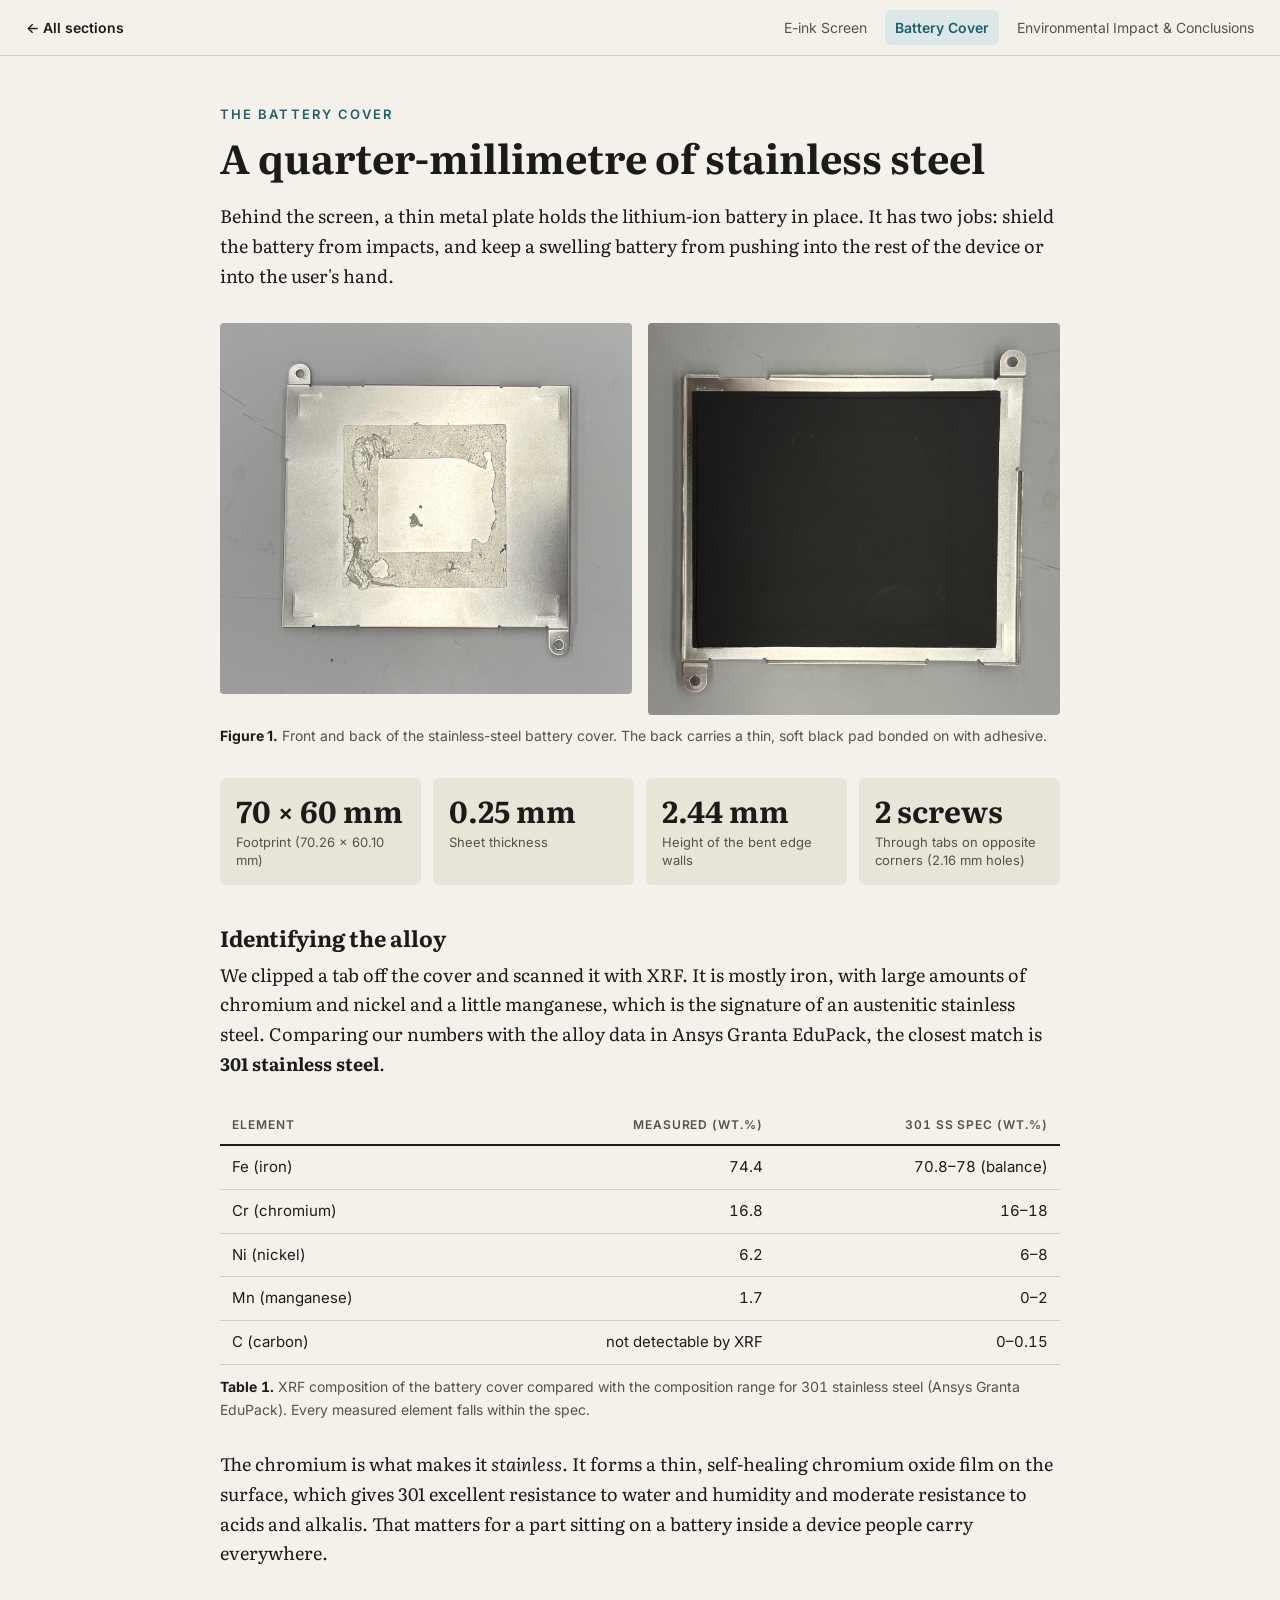
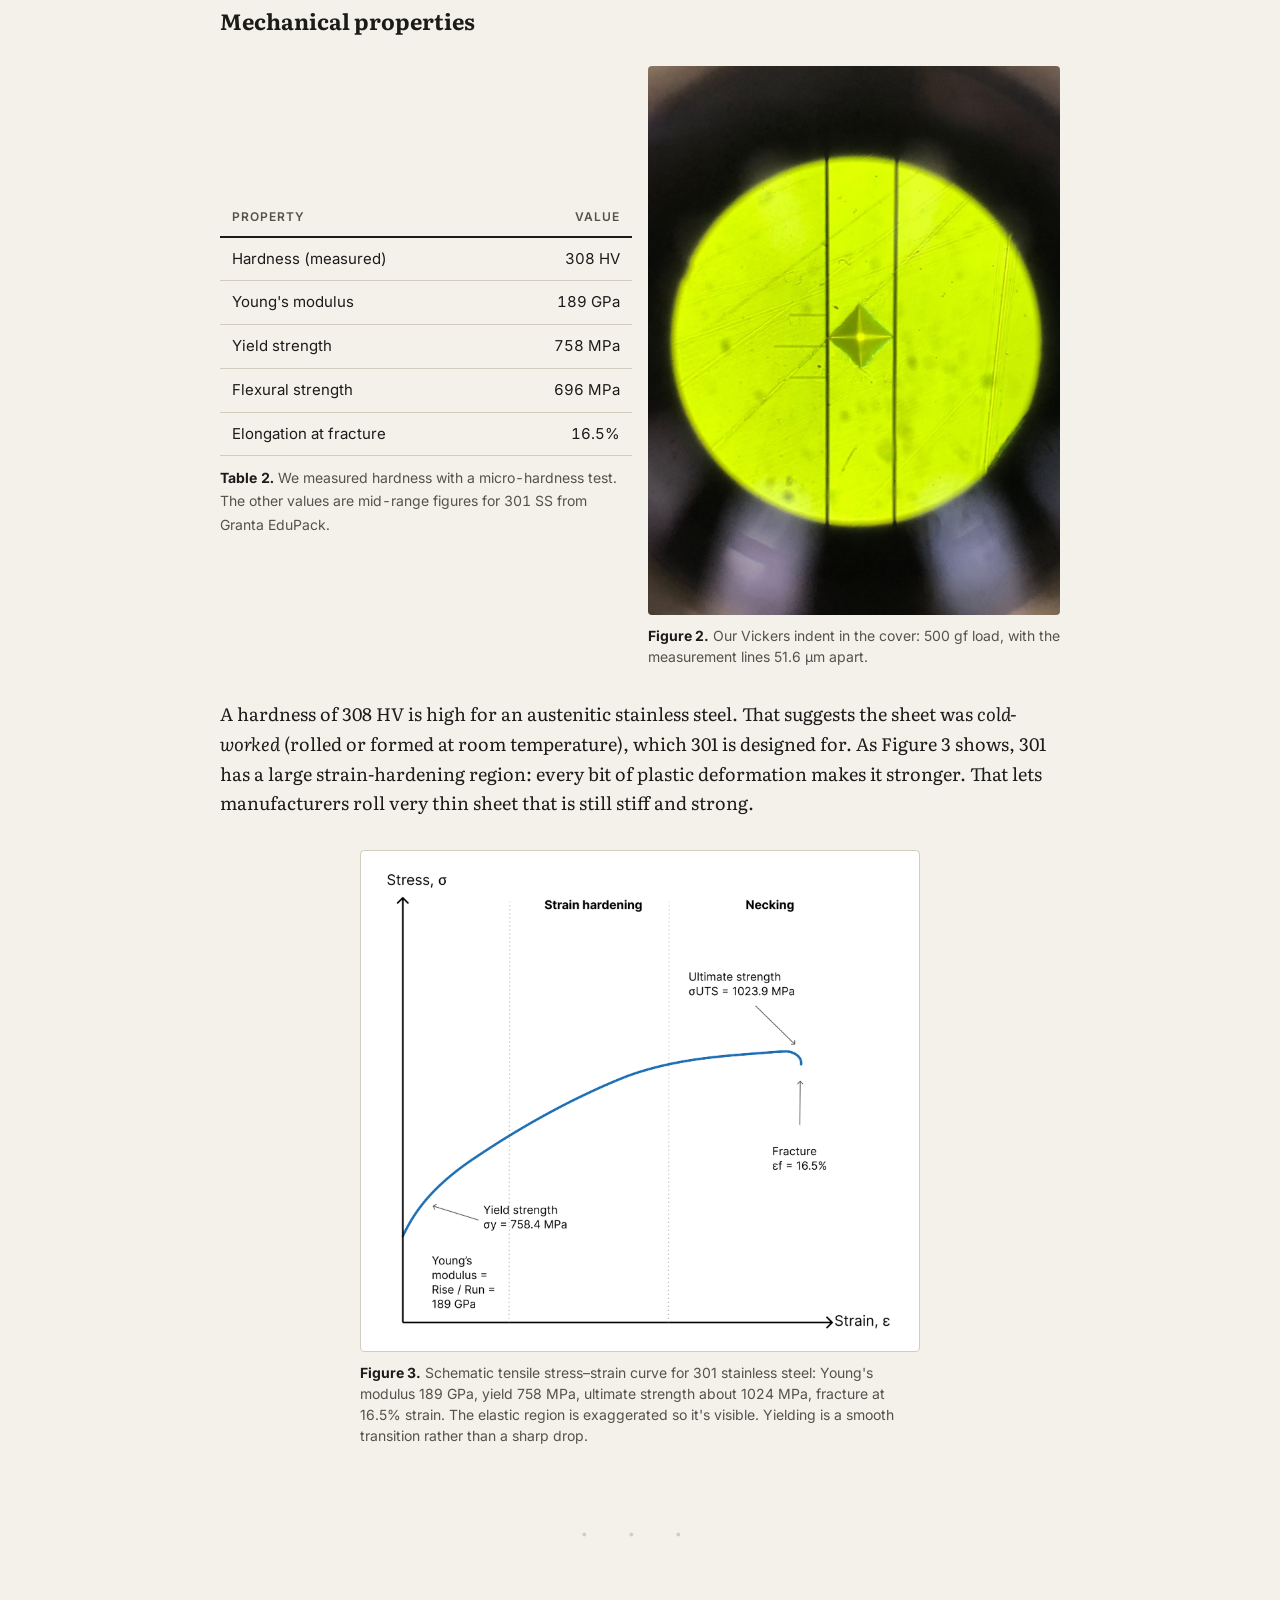
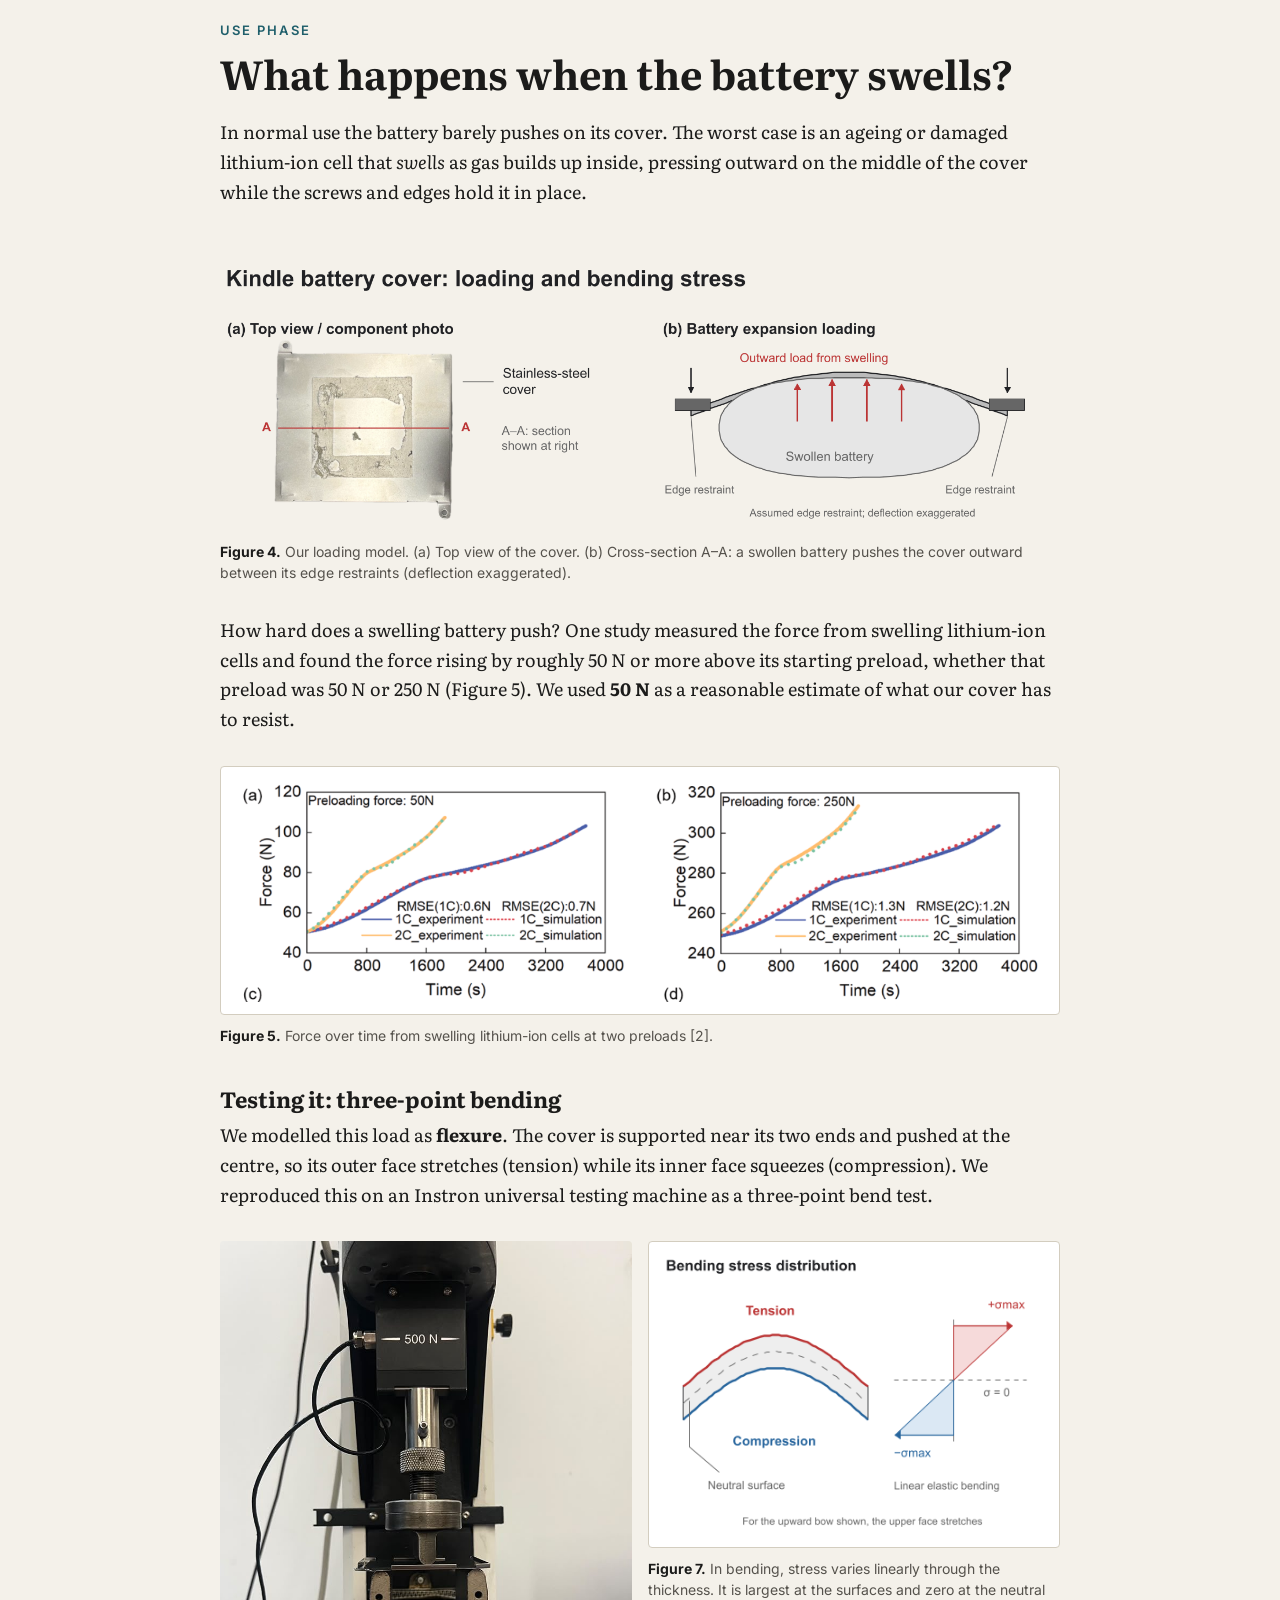
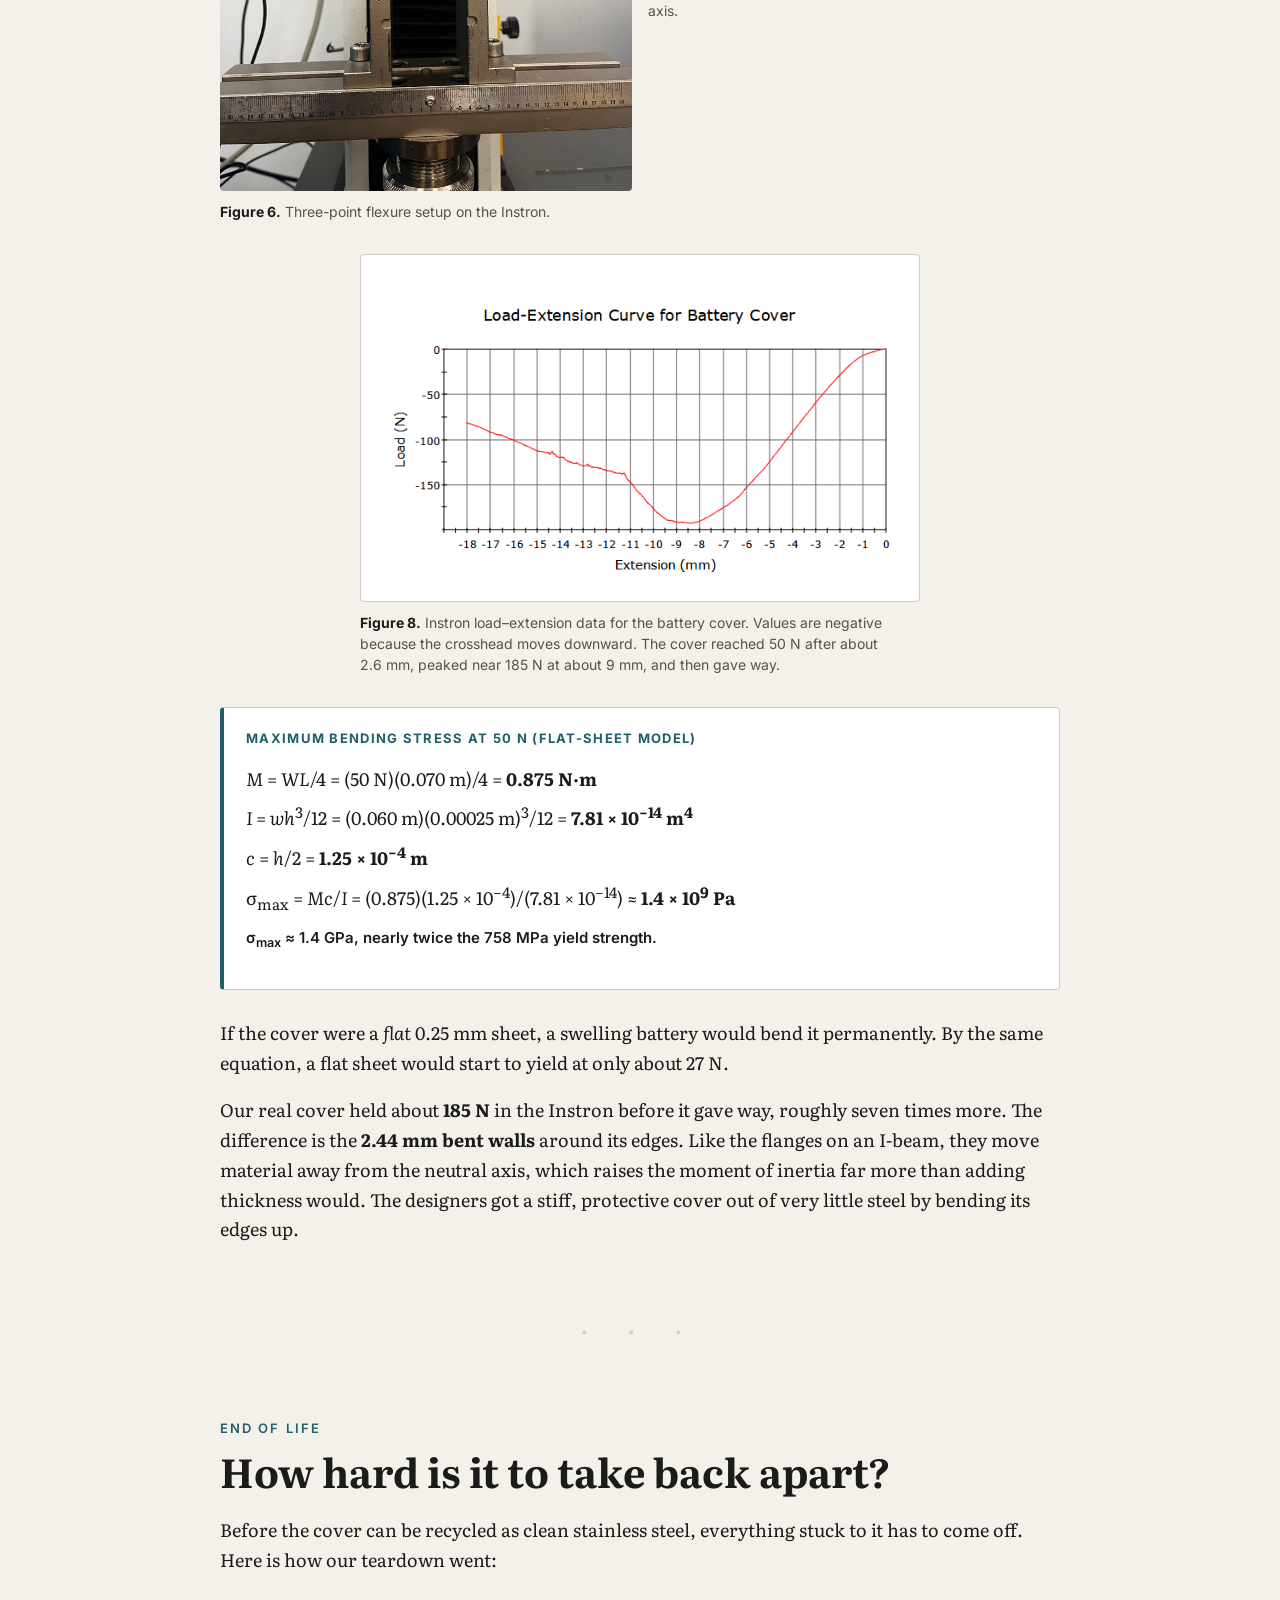
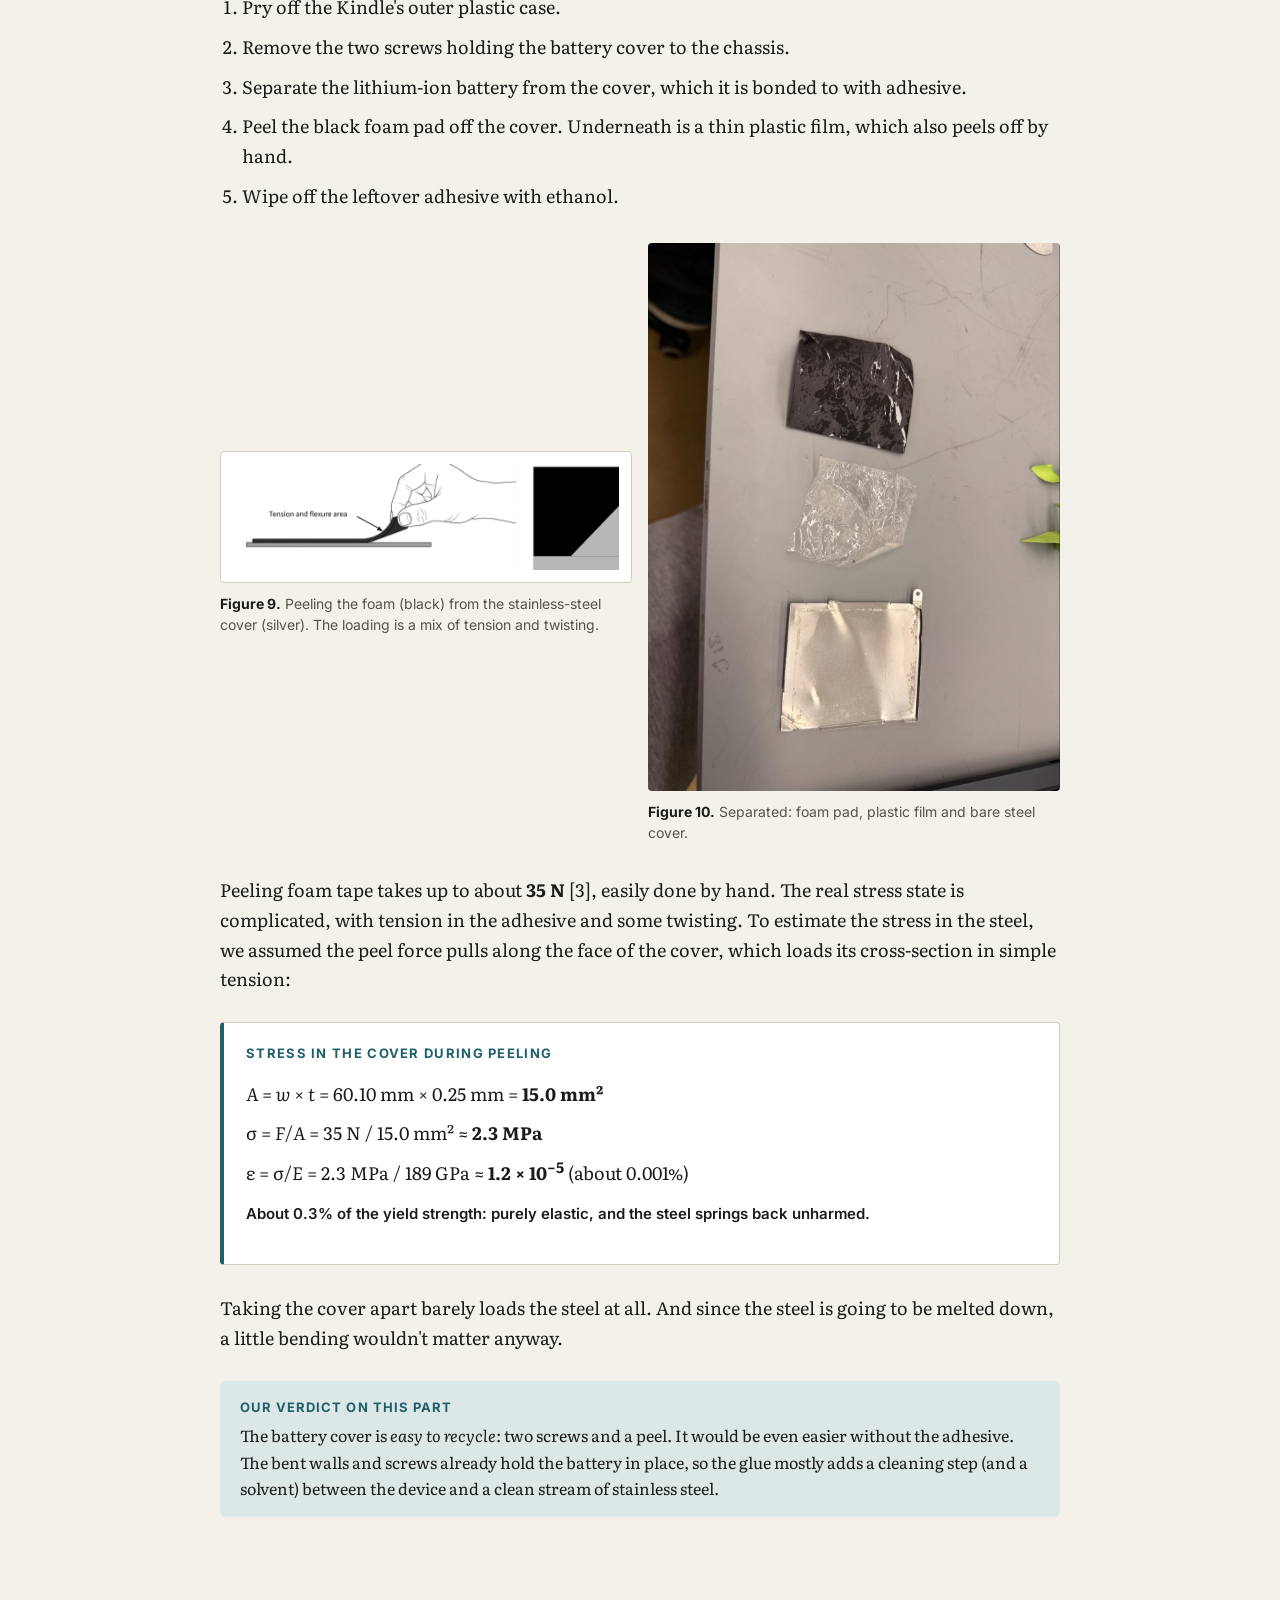
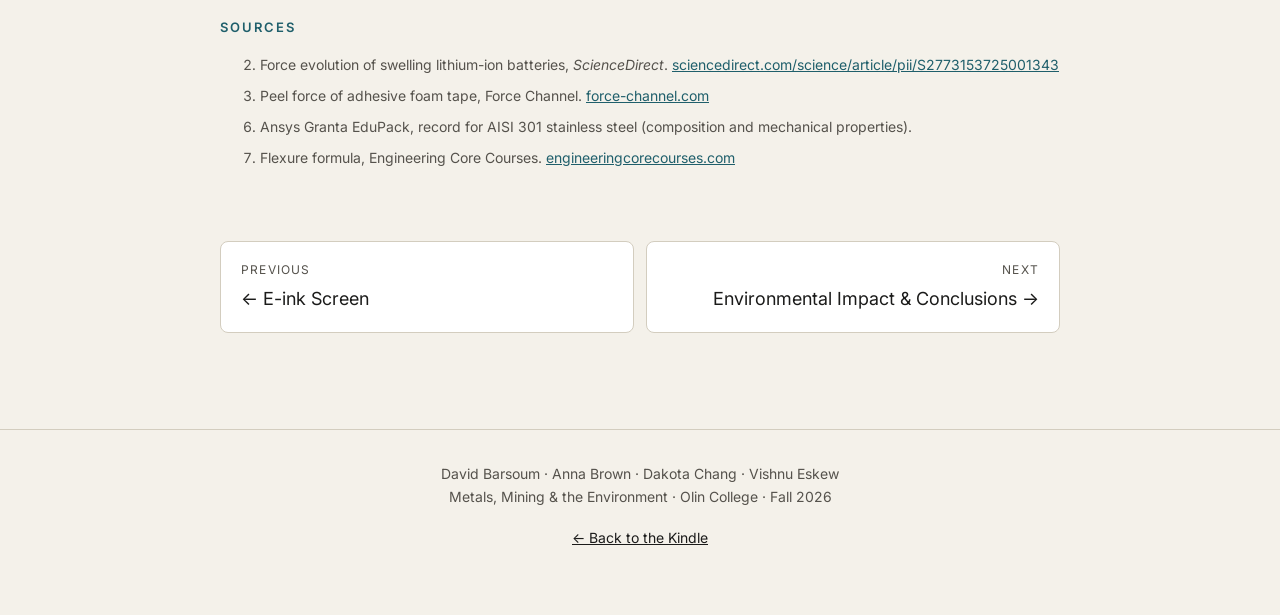
==== battery.html @ f021fe9c "Split project page into a section hub and three section pages - project.html is now a hub with three" ====
<!doctype html>
<html lang="en">
<head>
  <meta charset="utf-8">
  <meta name="viewport" content="width=device-width, initial-scale=1">
  <title>Battery Cover · Kindle Deconstructed</title>
  <link rel="preconnect" href="https://fonts.googleapis.com">
  <link rel="preconnect" href="https://fonts.gstatic.com" crossorigin>
  <link href="https://fonts.googleapis.com/css2?family=Literata:ital,opsz,wght@0,7..72,400;0,7..72,600;0,7..72,700;1,7..72,400&family=Inter:wght@400;500;600&display=swap" rel="stylesheet">
  <link rel="stylesheet" href="styles.css">
</head>
<body>
  <nav class="site-nav" aria-label="Sections">
    <a class="back" href="project.html">← All sections</a>
    <a class="tab" href="screen.html">E-ink Screen</a>
    <a class="tab" href="battery.html" aria-current="page">Battery Cover</a>
    <a class="tab" href="impact.html">Environmental Impact &amp; Conclusions</a>
  </nav>

  <main>
    <section id="battery-cover">
      <p class="kicker">The battery cover</p>
      <h2>A quarter-millimetre of stainless steel</h2>
      <p>Behind the screen, a thin metal plate holds the lithium-ion battery in place. It has two jobs: shield the battery from impacts, and keep a swelling battery from pushing into the rest of the device or into the user's hand.</p>
      <div class="pair-wrap"><div class="pair">
        <figure>
          <img src="Pictures/battery/cover-front.jpg" alt="Bare metal side of the battery cover with adhesive residue in the centre and screw tabs on two corners" loading="lazy">
        </figure>
        <figure>
          <img src="Pictures/battery/cover-back.jpg" alt="Back of the battery cover with a black rubber-like pad bonded across most of its face" loading="lazy">
        </figure>
      </div>
      <figcaption><b>Figure 1.</b> Front and back of the stainless-steel battery cover. The back carries a thin, soft black pad bonded on with adhesive.</figcaption></div>
      <div class="stats four">
        <div class="stat"><div class="v">70 × 60 mm</div><div class="l">Footprint (70.26 × 60.10 mm)</div></div>
        <div class="stat"><div class="v">0.25 mm</div><div class="l">Sheet thickness</div></div>
        <div class="stat"><div class="v">2.44 mm</div><div class="l">Height of the bent edge walls</div></div>
        <div class="stat"><div class="v">2 screws</div><div class="l">Through tabs on opposite corners (2.16 mm holes)</div></div>
      </div>

      <h3>Identifying the alloy</h3>
      <p>We clipped a tab off the cover and scanned it with XRF. It is mostly iron, with large amounts of chromium and nickel and a little manganese, which is the signature of an austenitic stainless steel. Comparing our numbers with the alloy data in Ansys Granta EduPack, the closest match is <strong>301 stainless steel</strong>.</p>
      <div class="table-wrap">
        <table>
          <thead><tr><th>Element</th><th class="num">Measured (wt.%)</th><th class="num">301 SS spec (wt.%)</th></tr></thead>
          <tbody>
            <tr><td>Fe (iron)</td><td class="num">74.4</td><td class="num">70.8–78 (balance)</td></tr>
            <tr><td>Cr (chromium)</td><td class="num">16.8</td><td class="num">16–18</td></tr>
            <tr><td>Ni (nickel)</td><td class="num">6.2</td><td class="num">6–8</td></tr>
            <tr><td>Mn (manganese)</td><td class="num">1.7</td><td class="num">0–2</td></tr>
            <tr><td>C (carbon)</td><td class="num">not detectable by XRF</td><td class="num">0–0.15</td></tr>
          </tbody>
          <caption><b>Table 1.</b> XRF composition of the battery cover compared with the composition range for 301 stainless steel (Ansys Granta EduPack). Every measured element falls within the spec.</caption>
        </table>
      </div>
      <p>The chromium is what makes it <em>stainless</em>. It forms a thin, self-healing chromium oxide film on the surface, which gives 301 excellent resistance to water and humidity and moderate resistance to acids and alkalis. That matters for a part sitting on a battery inside a device people carry everywhere.</p>

      <h3>Mechanical properties</h3>
      <div class="pair-wrap"><div class="pair" style="align-items:center">
        <div class="table-wrap" style="margin:0">
          <table>
            <thead><tr><th>Property</th><th class="num">Value</th></tr></thead>
            <tbody>
              <tr><td>Hardness (measured)</td><td class="num">308 HV</td></tr>
              <tr><td>Young's modulus</td><td class="num">189 GPa</td></tr>
              <tr><td>Yield strength</td><td class="num">758 MPa</td></tr>
              <tr><td>Flexural strength</td><td class="num">696 MPa</td></tr>
              <tr><td>Elongation at fracture</td><td class="num">16.5%</td></tr>
            </tbody>
            <caption><b>Table 2.</b> We measured hardness with a micro-hardness test. The other values are mid-range figures for 301 SS from Granta EduPack.</caption>
          </table>
        </div>
        <figure style="margin:0">
          <img src="Pictures/battery/hardness-indent.jpg" alt="Microscope view through the eyepiece of a diamond-shaped Vickers indent between two measurement lines" loading="lazy">
          <figcaption><b>Figure 2.</b> Our Vickers indent in the cover: 500&nbsp;gf load, with the measurement lines 51.6&nbsp;µm apart.</figcaption>
        </figure>
      </div></div>
      <p>A hardness of 308&nbsp;HV is high for an austenitic stainless steel. That suggests the sheet was <em>cold-worked</em> (rolled or formed at room temperature), which 301 is designed for. As Figure 3 shows, 301 has a large strain-hardening region: every bit of plastic deformation makes it stronger. That lets manufacturers roll very thin sheet that is still stiff and strong.</p>
      <figure class="framed narrow">
        <img src="Pictures/battery/stress-strain-301.png" alt="Schematic stress-strain curve rising from a yield strength of 758.4 MPa through a long strain-hardening region to an ultimate strength of 1023.9 MPa, then fracturing at 16.5% strain" loading="lazy">
        <figcaption><b>Figure 3.</b> Schematic tensile stress–strain curve for 301 stainless steel: Young's modulus 189&nbsp;GPa, yield 758&nbsp;MPa, ultimate strength about 1024&nbsp;MPa, fracture at 16.5% strain. The elastic region is exaggerated so it's visible. Yielding is a smooth transition rather than a sharp drop.</figcaption>
      </figure>
    </section>

    <hr class="chapter">

    <section id="use-phase">
      <p class="kicker">Use phase</p>
      <h2>What happens when the battery swells?</h2>
      <p>In normal use the battery barely pushes on its cover. The worst case is an ageing or damaged lithium-ion cell that <em>swells</em> as gas builds up inside, pressing outward on the middle of the cover while the screws and edges hold it in place.</p>
      <figure>
        <img src="Pictures/battery/loading-diagram.png" alt="Left: top view of the battery cover with section line A-A. Right: cross-section showing a swollen battery pushing the cover upward between its edge restraints" loading="lazy">
        <figcaption><b>Figure 4.</b> Our loading model. (a) Top view of the cover. (b) Cross-section A–A: a swollen battery pushes the cover outward between its edge restraints (deflection exaggerated).</figcaption>
      </figure>
      <p>How hard does a swelling battery push? One study measured the force from swelling lithium-ion cells and found the force rising by roughly 50&nbsp;N or more above its starting preload, whether that preload was 50&nbsp;N or 250&nbsp;N (Figure 5). We used <strong>50&nbsp;N</strong> as a reasonable estimate of what our cover has to resist.</p>
      <figure class="framed">
        <img src="Pictures/battery/swelling-force.png" alt="Two plots of force against time for swelling lithium-ion cells under 50 N and 250 N preloads, with force rising steadily over time" loading="lazy">
        <figcaption><b>Figure 5.</b> Force over time from swelling lithium-ion cells at two preloads [2].</figcaption>
      </figure>

      <h3>Testing it: three-point bending</h3>
      <p>We modelled this load as <strong>flexure</strong>. The cover is supported near its two ends and pushed at the centre, so its outer face stretches (tension) while its inner face squeezes (compression). We reproduced this on an Instron universal testing machine as a three-point bend test.</p>
      <div class="pair-wrap"><div class="pair">
        <figure>
          <img src="Pictures/battery/instron-setup.jpg" alt="Instron testing machine with a 500 N load cell and a three-point bending fixture" loading="lazy">
          <figcaption><b>Figure 6.</b> Three-point flexure setup on the Instron.</figcaption>
        </figure>
        <figure class="framed">
          <img src="Pictures/battery/bending-stress.png" alt="Diagram of a bent beam with tension on the outer face, compression on the inner face, and a linear stress distribution through the thickness that is zero at the neutral surface" loading="lazy">
          <figcaption><b>Figure 7.</b> In bending, stress varies linearly through the thickness. It is largest at the surfaces and zero at the neutral axis.</figcaption>
        </figure>
      </div></div>
      <figure class="framed narrow">
        <img src="Pictures/battery/load-extension.png" alt="Load against extension from the Instron test; load reaches about 185 N near 9 mm of extension and then falls off to about 75 N at 18 mm" loading="lazy">
        <figcaption><b>Figure 8.</b> Instron load–extension data for the battery cover. Values are negative because the crosshead moves downward. The cover reached 50&nbsp;N after about 2.6&nbsp;mm, peaked near 185&nbsp;N at about 9&nbsp;mm, and then gave way.</figcaption>
      </figure>

      <div class="calc">
        <h4>Maximum bending stress at 50 N (flat-sheet model)</h4>
        <div class="eq"><var>M</var> = <var>WL</var>/4 = (50 N)(0.070 m)/4 = <b>0.875 N·m</b></div>
        <div class="eq"><var>I</var> = <var>wh</var><sup>3</sup>/12 = (0.060 m)(0.00025 m)<sup>3</sup>/12 = <b>7.81 × 10<sup>−14</sup> m<sup>4</sup></b></div>
        <div class="eq"><var>c</var> = <var>h</var>/2 = <b>1.25 × 10<sup>−4</sup> m</b></div>
        <div class="eq">σ<sub>max</sub> = <var>Mc</var>/<var>I</var> = (0.875)(1.25 × 10<sup>−4</sup>)/(7.81 × 10<sup>−14</sup>) ≈ <b>1.4 × 10<sup>9</sup> Pa</b></div>
        <p class="result">σ<sub>max</sub> ≈ 1.4 GPa, nearly twice the 758 MPa yield strength.</p>
      </div>
      <p>If the cover were a <em>flat</em> 0.25&nbsp;mm sheet, a swelling battery would bend it permanently. By the same equation, a flat sheet would start to yield at only about 27&nbsp;N.</p>
      <p>Our real cover held about <strong>185&nbsp;N</strong> in the Instron before it gave way, roughly seven times more. The difference is the <strong>2.44&nbsp;mm bent walls</strong> around its edges. Like the flanges on an I-beam, they move material away from the neutral axis, which raises the moment of inertia far more than adding thickness would. The designers got a stiff, protective cover out of very little steel by bending its edges up.</p>
    </section>

    <hr class="chapter">

    <section id="end-of-life">
      <p class="kicker">End of life</p>
      <h2>How hard is it to take back apart?</h2>
      <p>Before the cover can be recycled as clean stainless steel, everything stuck to it has to come off. Here is how our teardown went:</p>
      <ol class="steps">
        <li>Pry off the Kindle's outer plastic case.</li>
        <li>Remove the two screws holding the battery cover to the chassis.</li>
        <li>Separate the lithium-ion battery from the cover, which it is bonded to with adhesive.</li>
        <li>Peel the black foam pad off the cover. Underneath is a thin plastic film, which also peels off by hand.</li>
        <li>Wipe off the leftover adhesive with ethanol.</li>
      </ol>
      <div class="pair-wrap"><div class="pair" style="align-items:center">
        <figure class="framed">
          <img src="Pictures/battery/peel-diagram.png" alt="Sketch of a hand peeling the black foam layer back from the silver stainless-steel cover" loading="lazy">
          <figcaption><b>Figure 9.</b> Peeling the foam (black) from the stainless-steel cover (silver). The loading is a mix of tension and twisting.</figcaption>
        </figure>
        <figure>
          <img src="Pictures/battery/cover-peeled.jpg" alt="The black foam pad, the clear plastic film and the bare steel cover laid out separately" loading="lazy">
          <figcaption><b>Figure 10.</b> Separated: foam pad, plastic film and bare steel cover.</figcaption>
        </figure>
      </div></div>
      <p>Peeling foam tape takes up to about <strong>35&nbsp;N</strong> [3], easily done by hand. The real stress state is complicated, with tension in the adhesive and some twisting. To estimate the stress in the steel, we assumed the peel force pulls along the face of the cover, which loads its cross-section in simple tension:</p>
      <div class="calc">
        <h4>Stress in the cover during peeling</h4>
        <div class="eq"><var>A</var> = <var>w</var> × <var>t</var> = 60.10 mm × 0.25 mm = <b>15.0 mm²</b></div>
        <div class="eq">σ = <var>F</var>/<var>A</var> = 35 N / 15.0 mm² ≈ <b>2.3 MPa</b></div>
        <div class="eq">ε = σ/<var>E</var> = 2.3 MPa / 189 GPa ≈ <b>1.2 × 10<sup>−5</sup></b> (about 0.001%)</div>
        <p class="result">About 0.3% of the yield strength: purely elastic, and the steel springs back unharmed.</p>
      </div>
      <p>Taking the cover apart barely loads the steel at all. And since the steel is going to be melted down, a little bending wouldn't matter anyway.</p>

      <div class="note">
        <strong>Our verdict on this part</strong>
        <p>The battery cover is <em>easy to recycle</em>: two screws and a peel. It would be even easier without the adhesive. The bent walls and screws already hold the battery in place, so the glue mostly adds a cleaning step (and a solvent) between the device and a clean stream of stainless steel.</p>
      </div>
    </section>

    <section id="sources">
      <p class="kicker">Sources</p>
      <ol class="sources">
        <li value="2">Force evolution of swelling lithium-ion batteries, <i>ScienceDirect</i>. <a href="https://www.sciencedirect.com/science/article/pii/S2773153725001343">sciencedirect.com/science/article/pii/S2773153725001343</a></li>
        <li value="3">Peel force of adhesive foam tape, Force Channel. <a href="https://force-channel.com/en/post_2696/">force-channel.com</a></li>
        <li value="6">Ansys Granta EduPack, record for AISI 301 stainless steel (composition and mechanical properties).</li>
        <li value="7">Flexure formula, Engineering Core Courses. <a href="http://www.engineeringcorecourses.com/solidmechanics1/C4-bending/C4.2-flexure-formula/theory/">engineeringcorecourses.com</a></li>
      </ol>
    </section>
    <nav class="page-end" aria-label="More sections">
      <a href="screen.html"><small>Previous</small>← E-ink Screen</a>
      <a class="next" href="impact.html"><small>Next</small>Environmental Impact &amp; Conclusions →</a>
    </nav>
  </main>

  <footer>
    <p>David Barsoum · Anna Brown · Dakota Chang · Vishnu Eskew<br>Metals, Mining &amp; the Environment · Olin College · Fall 2026</p>
    <p><a href="index.html">← Back to the Kindle</a></p>
  </footer>
</body>
</html>
---- styles.css ----
/* Shared styles for the project hub and section pages.
   E-ink palette: warm paper, near-black ink, one teal accent (a nod to ITO's faint tint). */
:root {
  --paper: #f4f1ea;
  --paper-deep: #e9e4d8;
  --ink: #1b1b1a;
  --ink-soft: #55524c;
  --rule: #d3cdbf;
  --accent: #1f5f6b;
  --accent-soft: #dce8e8;
  --warn: #8a4b14;
  --warn-soft: #f3e6d4;
  --serif: "Literata", Georgia, serif;
  --sans: "Inter", system-ui, sans-serif;
  --nav-h: 56px;
}
* { box-sizing: border-box; }
html { scroll-behavior: smooth; scroll-padding-top: calc(var(--nav-h) + 16px); }
body { margin: 0; background: var(--paper); color: var(--ink); font-family: var(--serif); font-size: 18px; line-height: 1.65; }
@media (prefers-reduced-motion: reduce) { html { scroll-behavior: auto; } }

/* ---------- Section navigation (sticky, on every section page) ---------- */
.site-nav {
  position: sticky; top: 0; z-index: 10;
  display: flex; align-items: center; gap: 8px;
  height: var(--nav-h); padding: 0 16px;
  background: color-mix(in srgb, var(--paper) 92%, transparent);
  backdrop-filter: blur(6px);
  border-bottom: 1px solid var(--rule);
  font-family: var(--sans); font-size: 14px;
}
.site-nav a { color: var(--ink-soft); text-decoration: none; padding: 6px 10px; border-radius: 6px; white-space: nowrap; }
.site-nav a:hover, .site-nav a:focus-visible { color: var(--ink); background: var(--paper-deep); }
.site-nav .back { color: var(--ink); font-weight: 600; margin-right: auto; }
.site-nav a[aria-current="page"] { color: var(--accent); font-weight: 600; background: var(--accent-soft); }
/* On narrow screens the section tabs would crowd out the back link, so keep only the back link. */
@media (max-width: 720px) { .site-nav .tab { display: none; } }

/* ---------- Layout ---------- */
main { width: min(840px, calc(100% - 32px)); margin: 0 auto; padding: 0 0 96px; }
section { padding-top: 72px; }
main > section:first-child { padding-top: 48px; }

.kicker { font-family: var(--sans); font-size: 13px; font-weight: 600; letter-spacing: 0.16em; text-transform: uppercase; color: var(--accent); margin: 0 0 8px; }
h1, h2, h3 { line-height: 1.2; text-wrap: pretty; }
h1 { font-size: clamp(36px, 6vw, 56px); margin: 0 0 16px; }
h2 { font-size: clamp(28px, 4.5vw, 40px); margin: 0 0 20px; }
h3 { font-size: 22px; margin: 40px 0 8px; }
p { margin: 0 0 18px; }
.lede { font-size: 21px; color: var(--ink-soft); }
sub, sup { line-height: 0; }
a { color: var(--accent); }

hr.chapter { border: 0; text-align: center; margin: 72px 0 0; }
hr.chapter::before { content: "• • •"; letter-spacing: 1em; color: var(--rule); }

/* ---------- Hub: three section cards ---------- */
.hub { width: min(1100px, calc(100% - 32px)); margin: 0 auto; padding: 48px 0 96px; }
.hub .hub-intro { padding-top: 0; }
.hub-intro h1 { margin-bottom: 0; }
.hub-about { max-width: 840px; margin-top: 56px; }
.cards { display: grid; grid-template-columns: repeat(3, 1fr); gap: 20px; margin: 32px 0 16px; }
@media (max-width: 760px) { .cards { grid-template-columns: 1fr; } }
.card { position: relative; display: block; aspect-ratio: 1; overflow: hidden; border-radius: 8px; background: var(--ink); outline: none; }
.card img { width: 100%; height: 100%; object-fit: cover; display: block; transition: transform 400ms ease, filter 400ms ease; }
.card .label {
  position: absolute; inset: 0; display: grid; place-items: center; padding: 16px;
  font-family: var(--serif); font-size: clamp(22px, 2.4vw, 30px); font-weight: 700; line-height: 1.2; text-align: center;
  color: #fff; background: rgba(20, 20, 18, 0.55);
  opacity: 0; transition: opacity 250ms ease;
}
.card:hover img, .card:focus-visible img { transform: scale(1.05); filter: grayscale(0.4); }
.card:hover .label, .card:focus-visible .label { opacity: 1; }
.card:focus-visible { box-shadow: 0 0 0 3px var(--paper), 0 0 0 5px var(--accent); }
/* Touch screens can't hover, so show the labels as a strip along the bottom instead. */
@media (hover: none) {
  .card .label { opacity: 1; inset: auto 0 0 0; background: rgba(20, 20, 18, 0.7); font-size: 20px; }
}
@media (prefers-reduced-motion: reduce) { .card img, .card .label { transition: none; } .card:hover img { transform: none; } }
.hub-hint { font-family: var(--sans); font-size: 14px; color: var(--ink-soft); text-align: center; }

/* ---------- Figures ---------- */
figure { margin: 32px 0; }
figure img, figure svg { display: block; width: 100%; height: auto; border-radius: 4px; }
figure.framed img { background: #fff; padding: 12px; border: 1px solid var(--rule); }
figcaption { font-family: var(--sans); font-size: 14px; line-height: 1.5; color: var(--ink-soft); margin-top: 10px; }
figcaption b { color: var(--ink); }
.pair { display: grid; grid-template-columns: 1fr 1fr; gap: 16px; align-items: start; }
.pair figure { margin: 0; }
.pair-wrap { margin: 32px 0; }
.narrow { max-width: 560px; margin-left: auto; margin-right: auto; }
@media (max-width: 640px) { .pair { grid-template-columns: 1fr; } }

/* ---------- Tables ---------- */
.table-wrap { overflow-x: auto; margin: 28px 0; }
table { width: 100%; border-collapse: collapse; font-family: var(--sans); font-size: 15px; font-variant-numeric: tabular-nums; }
th, td { padding: 9px 12px; text-align: left; border-bottom: 1px solid var(--rule); }
th { font-weight: 600; font-size: 12px; letter-spacing: 0.08em; text-transform: uppercase; color: var(--ink-soft); border-bottom: 2px solid var(--ink); }
td.num, th.num { text-align: right; }
caption { caption-side: bottom; text-align: left; font-size: 14px; color: var(--ink-soft); padding-top: 10px; }
caption b { color: var(--ink); }

/* ---------- Callouts ---------- */
.stats { display: grid; grid-template-columns: repeat(auto-fit, minmax(150px, 1fr)); gap: 12px; margin: 28px 0; }
.stats.four { grid-template-columns: repeat(4, 1fr); }
@media (max-width: 640px) { .stats.four { grid-template-columns: 1fr 1fr; } }
.stat { background: var(--paper-deep); border-radius: 6px; padding: 16px; }
.stat .v { font-size: 30px; font-weight: 700; line-height: 1.1; }
.stat .l { font-family: var(--sans); font-size: 13px; color: var(--ink-soft); margin-top: 6px; line-height: 1.4; }

.calc { background: #fff; border: 1px solid var(--rule); border-left: 4px solid var(--accent); border-radius: 4px; padding: 20px 22px; margin: 28px 0; font-family: var(--sans); font-size: 15px; }
.calc h4 { margin: 0 0 12px; font-size: 13px; letter-spacing: 0.1em; text-transform: uppercase; color: var(--accent); }
.calc .eq { font-family: var(--serif); font-size: 18px; margin: 6px 0; overflow-x: auto; overflow-y: hidden; padding: 2px 0; white-space: nowrap; }
.calc .result { font-weight: 600; margin-top: 12px; }
.calc var { font-style: italic; }

.note { background: var(--accent-soft); border-radius: 6px; padding: 16px 20px; margin: 28px 0; font-size: 16px; }
.note.warn { background: var(--warn-soft); }
.note strong { font-family: var(--sans); font-size: 13px; letter-spacing: 0.08em; text-transform: uppercase; display: block; margin-bottom: 4px; color: var(--accent); }
.note.warn strong { color: var(--warn); }
.note p:last-child { margin: 0; }

ol.steps { padding-left: 22px; }
ol.steps li { margin-bottom: 10px; }

.takeaway { font-size: 24px; line-height: 1.45; border-top: 2px solid var(--ink); border-bottom: 2px solid var(--ink); padding: 24px 0; margin: 40px 0; }

/* ---------- Page-end navigation ---------- */
.page-end { display: grid; grid-template-columns: 1fr 1fr; gap: 12px; margin-top: 72px; font-family: var(--sans); }
.page-end a { display: block; padding: 18px 20px; border: 1px solid var(--rule); border-radius: 8px; text-decoration: none; color: var(--ink); background: #fff; }
.page-end a:hover, .page-end a:focus-visible { border-color: var(--accent); }
.page-end small { display: block; font-size: 12px; letter-spacing: 0.1em; text-transform: uppercase; color: var(--ink-soft); margin-bottom: 4px; }
.page-end .next { text-align: right; }
@media (max-width: 640px) { .page-end { grid-template-columns: 1fr; } .page-end .next { text-align: left; } }

/* ---------- Sources & footer ---------- */
.sources { font-family: var(--sans); font-size: 14px; color: var(--ink-soft); }
.sources li { margin-bottom: 8px; overflow-wrap: anywhere; }
footer { border-top: 1px solid var(--rule); padding: 32px 16px 48px; text-align: center; font-family: var(--sans); font-size: 14px; color: var(--ink-soft); }
footer a { color: var(--ink); }
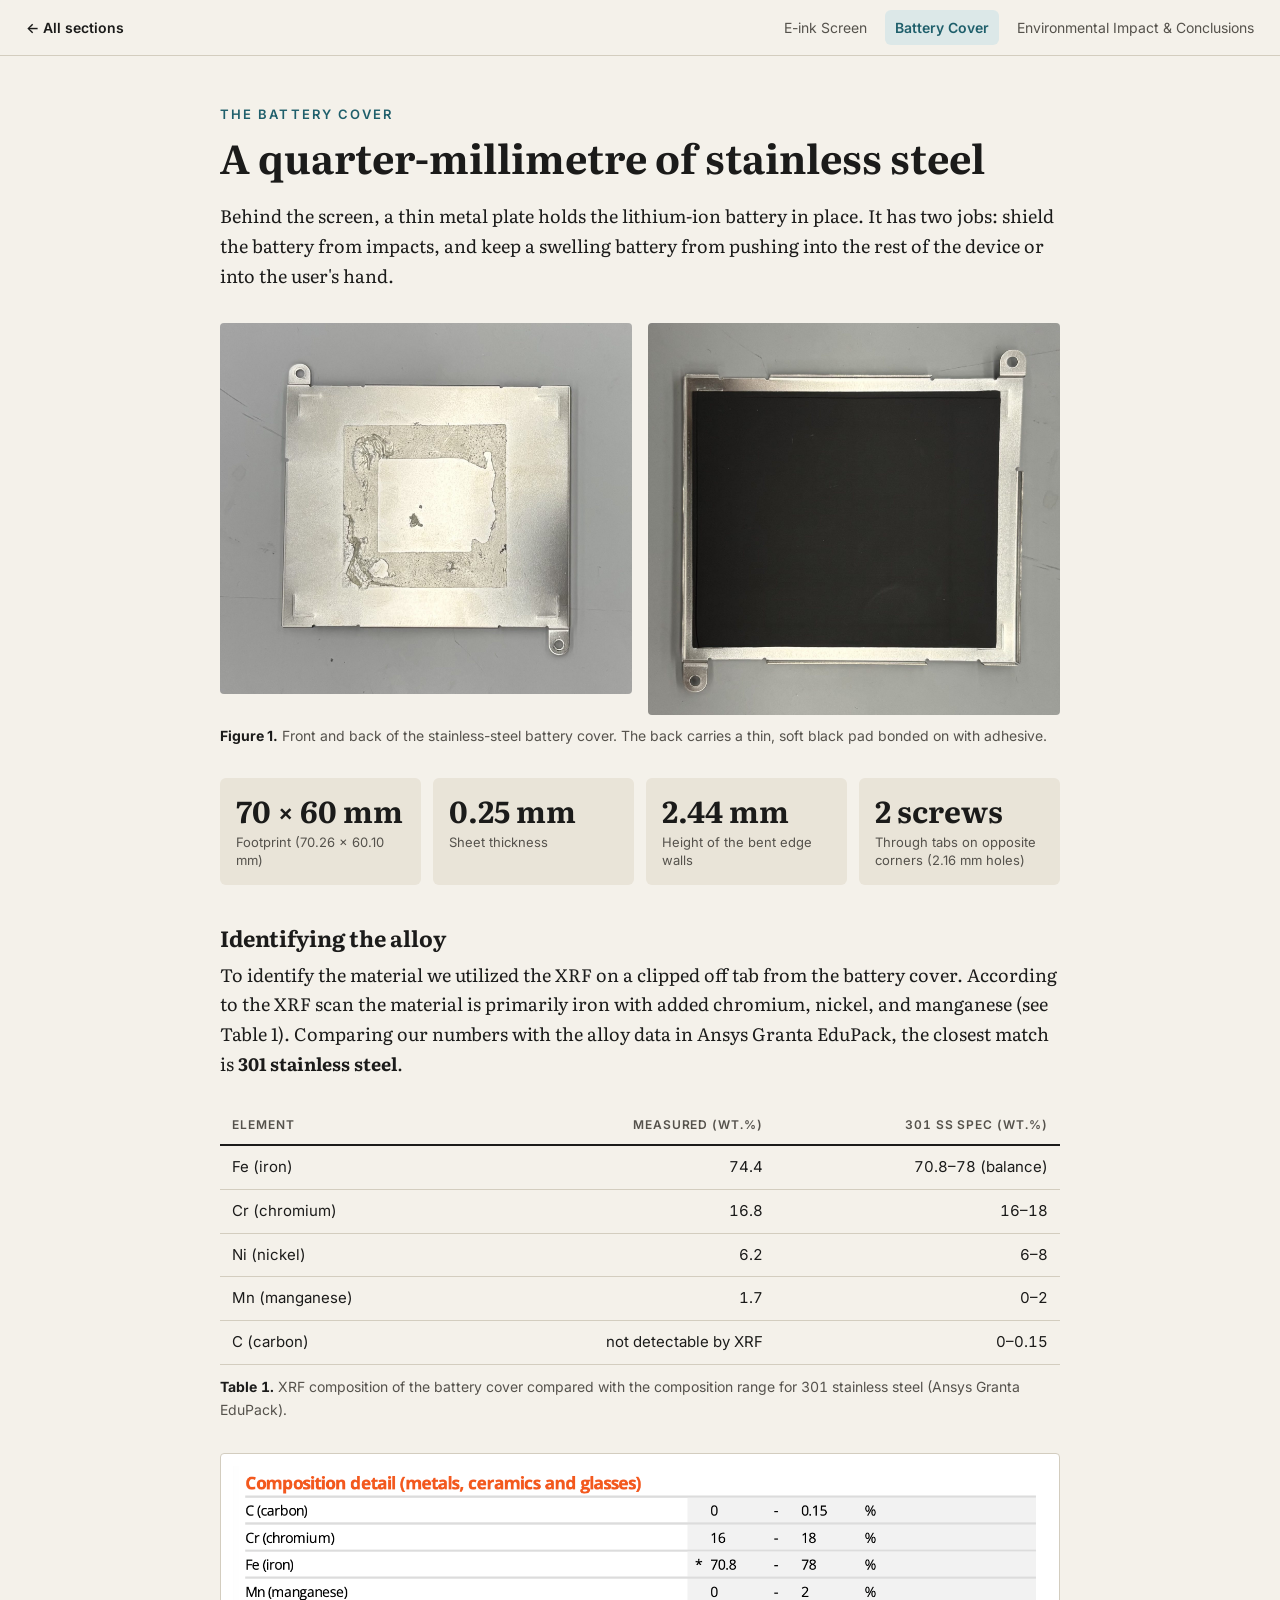
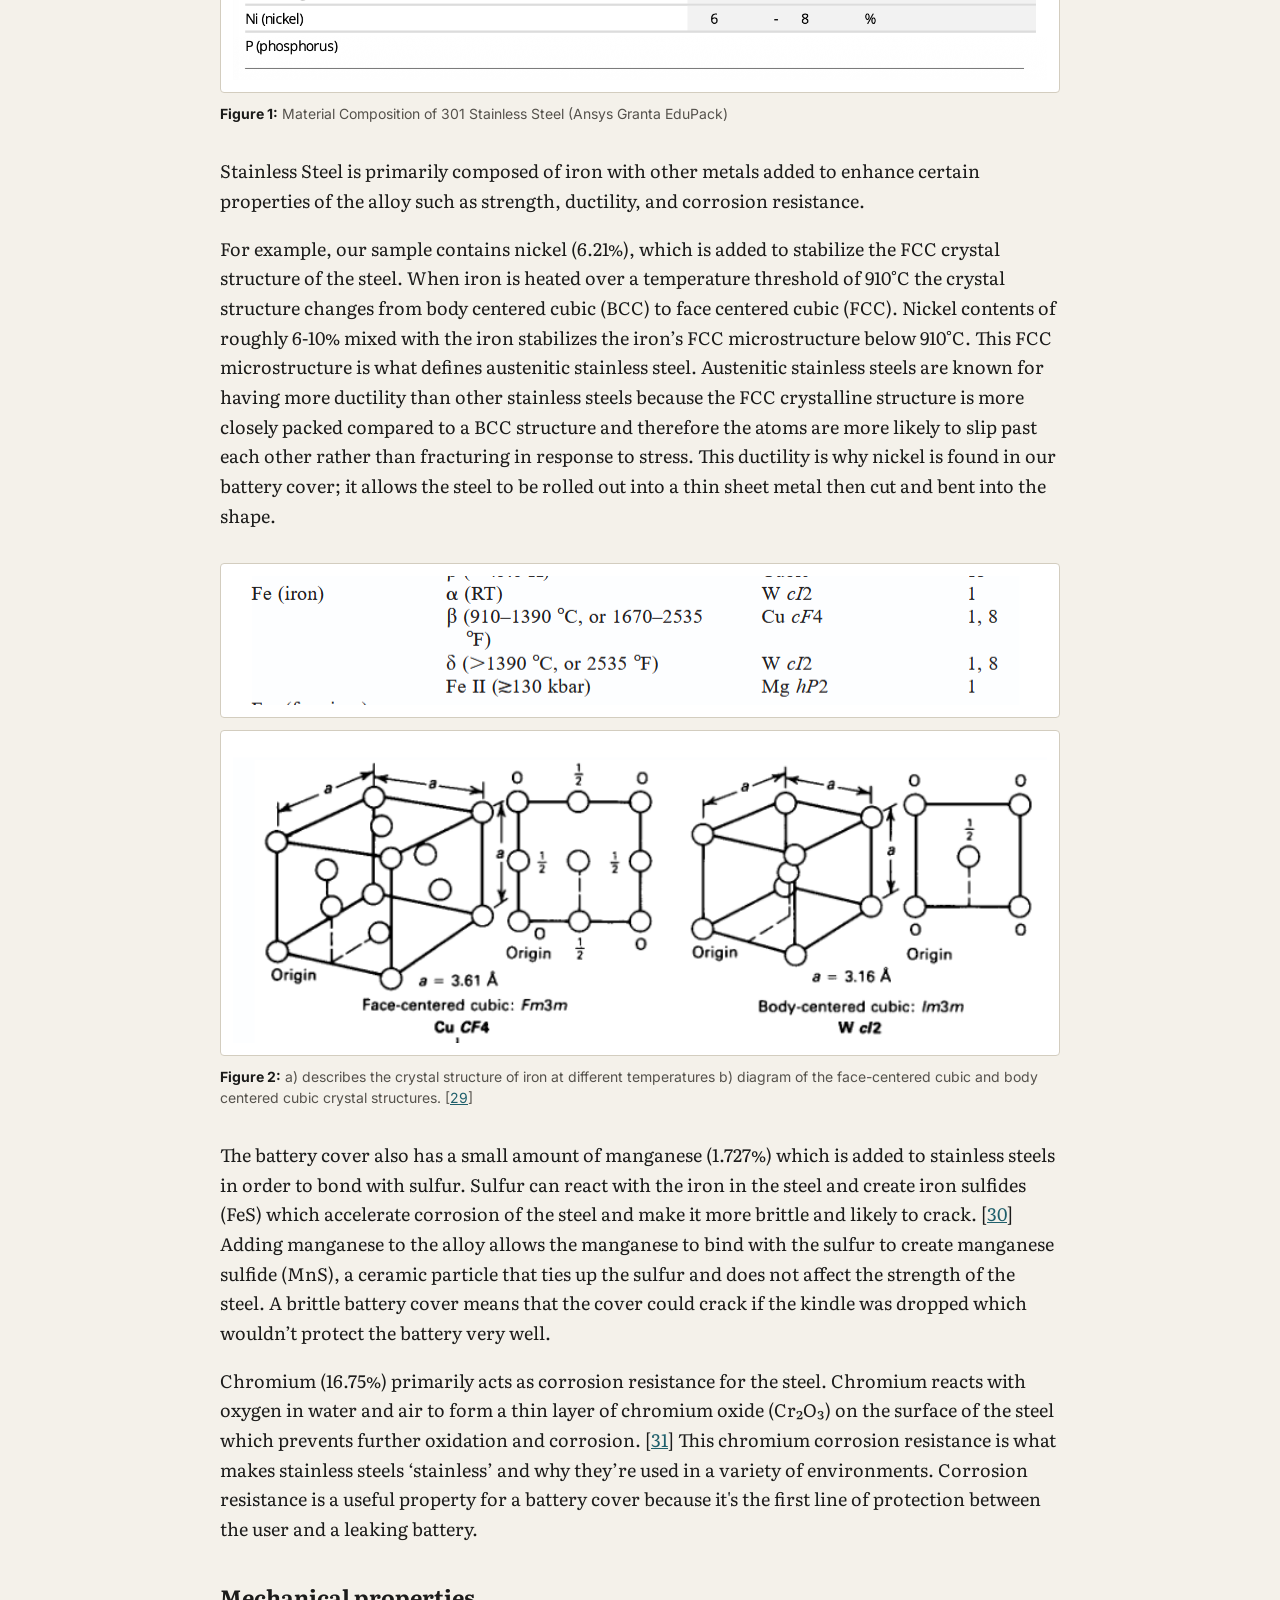
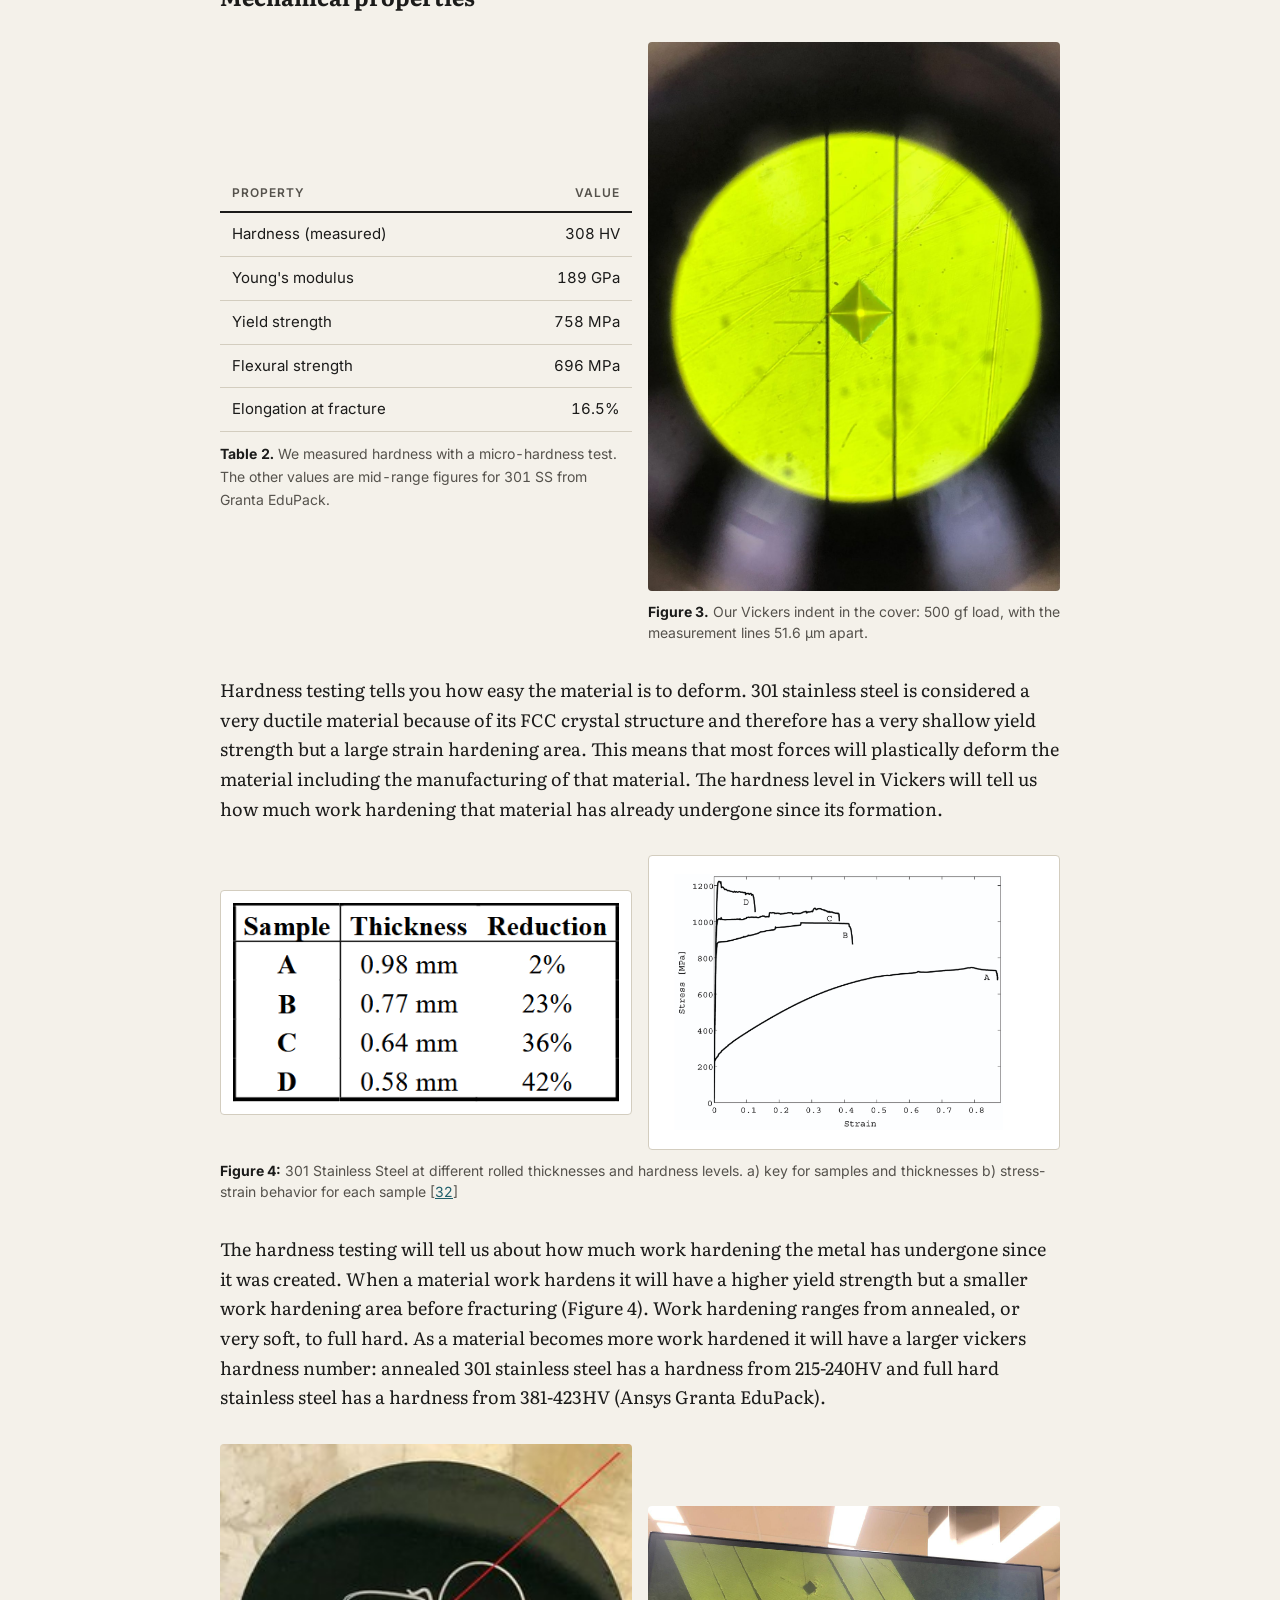
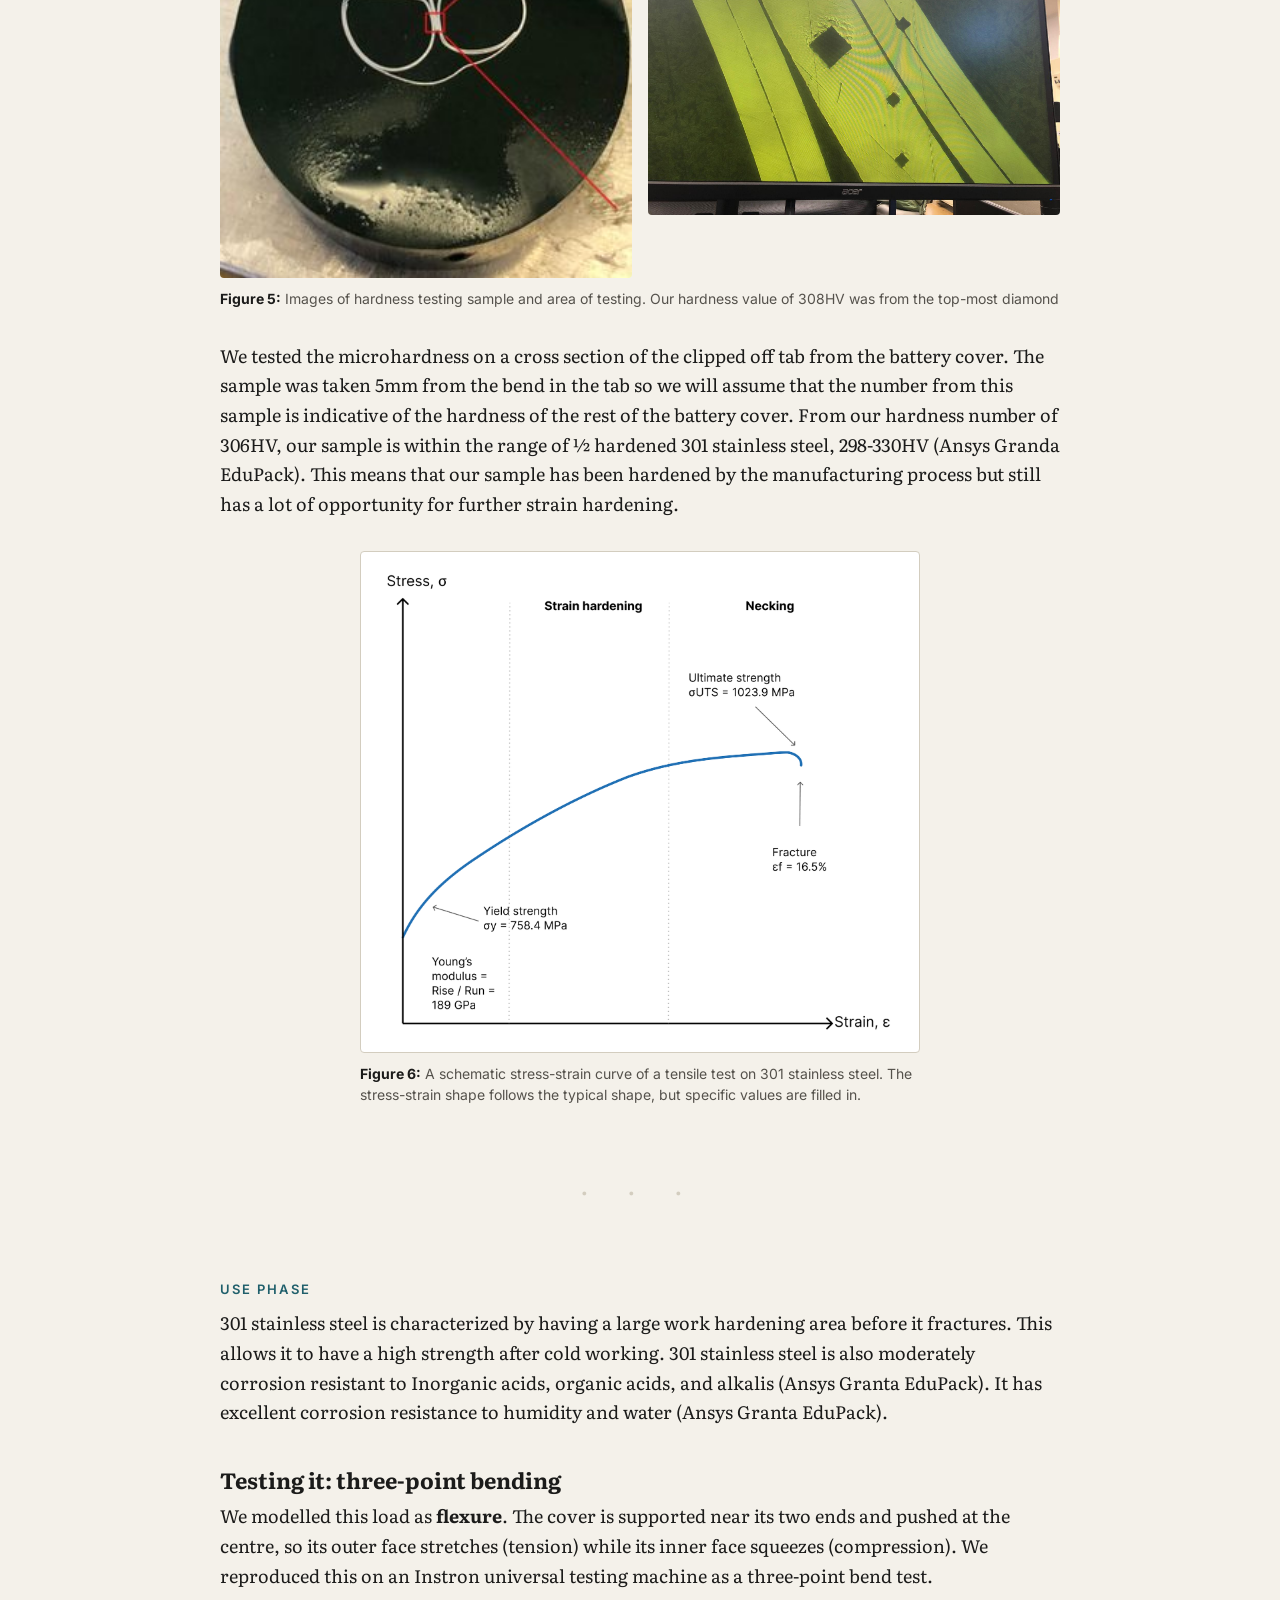
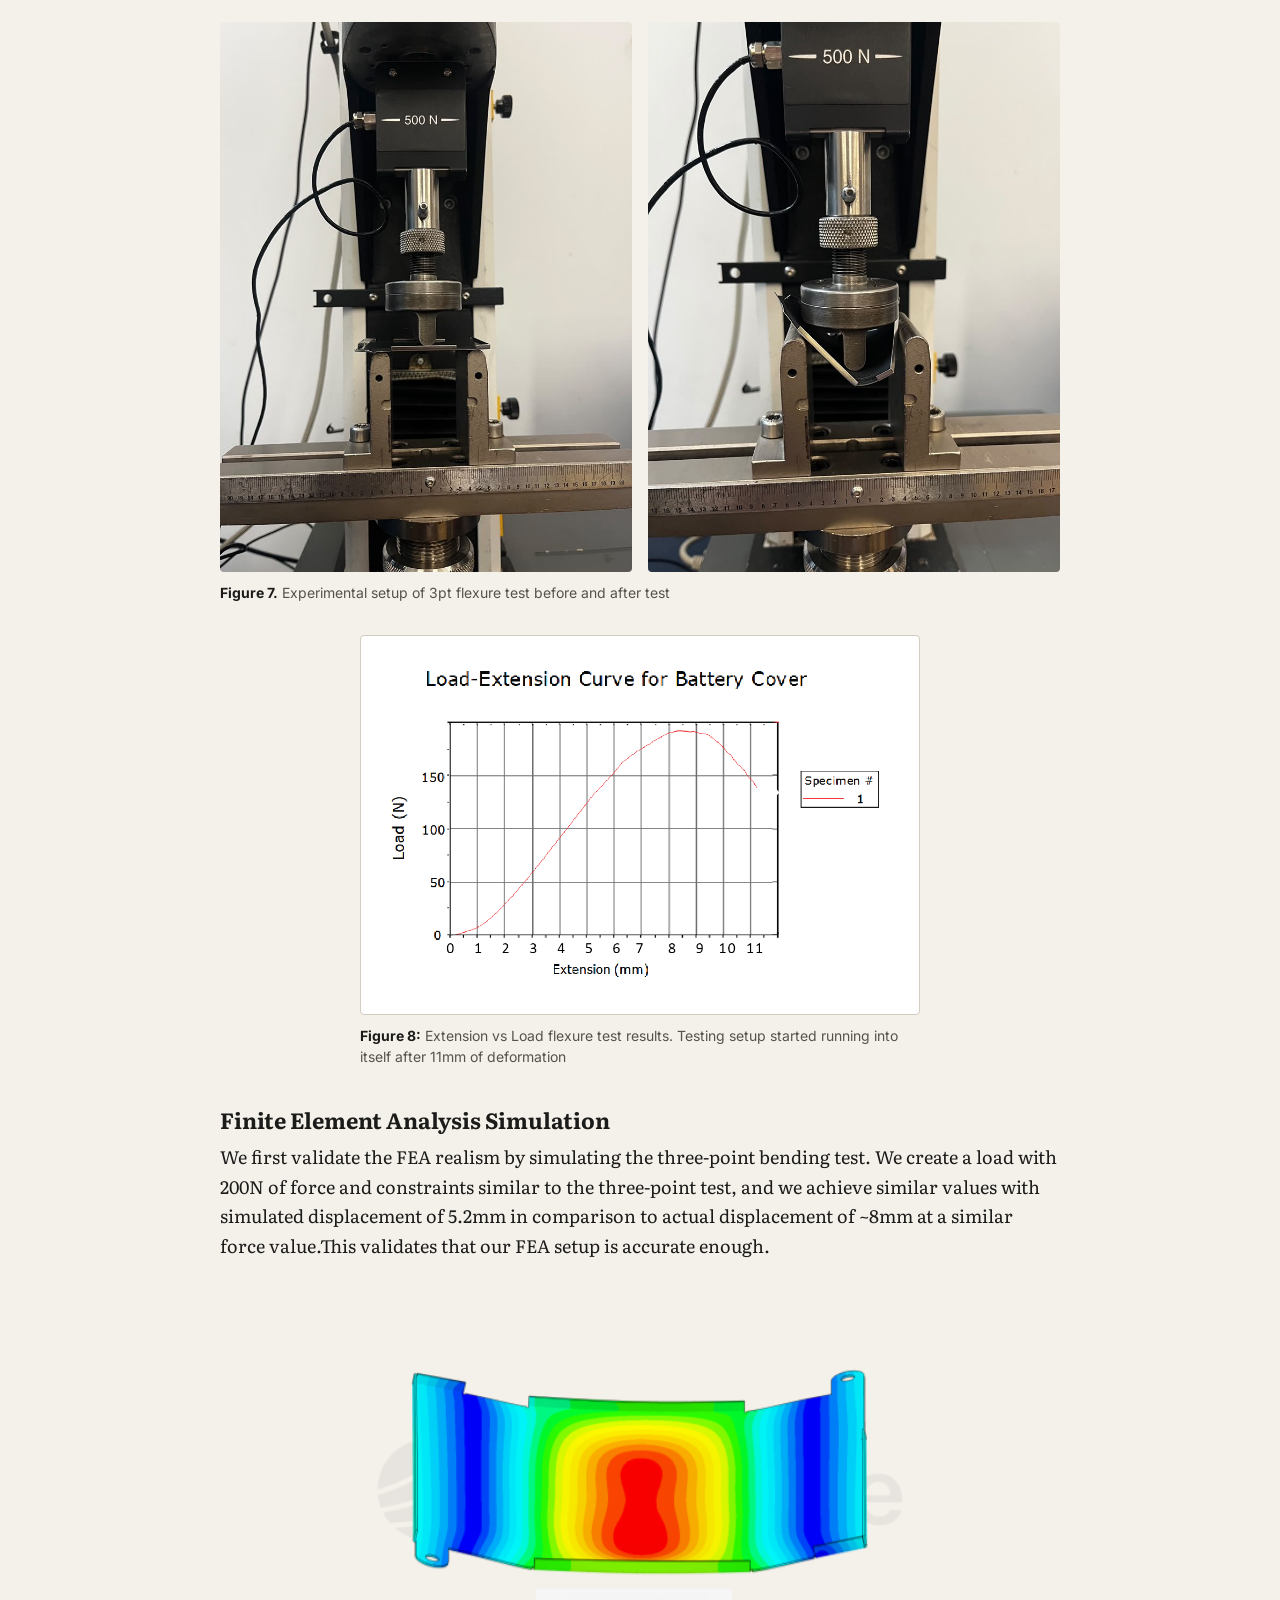
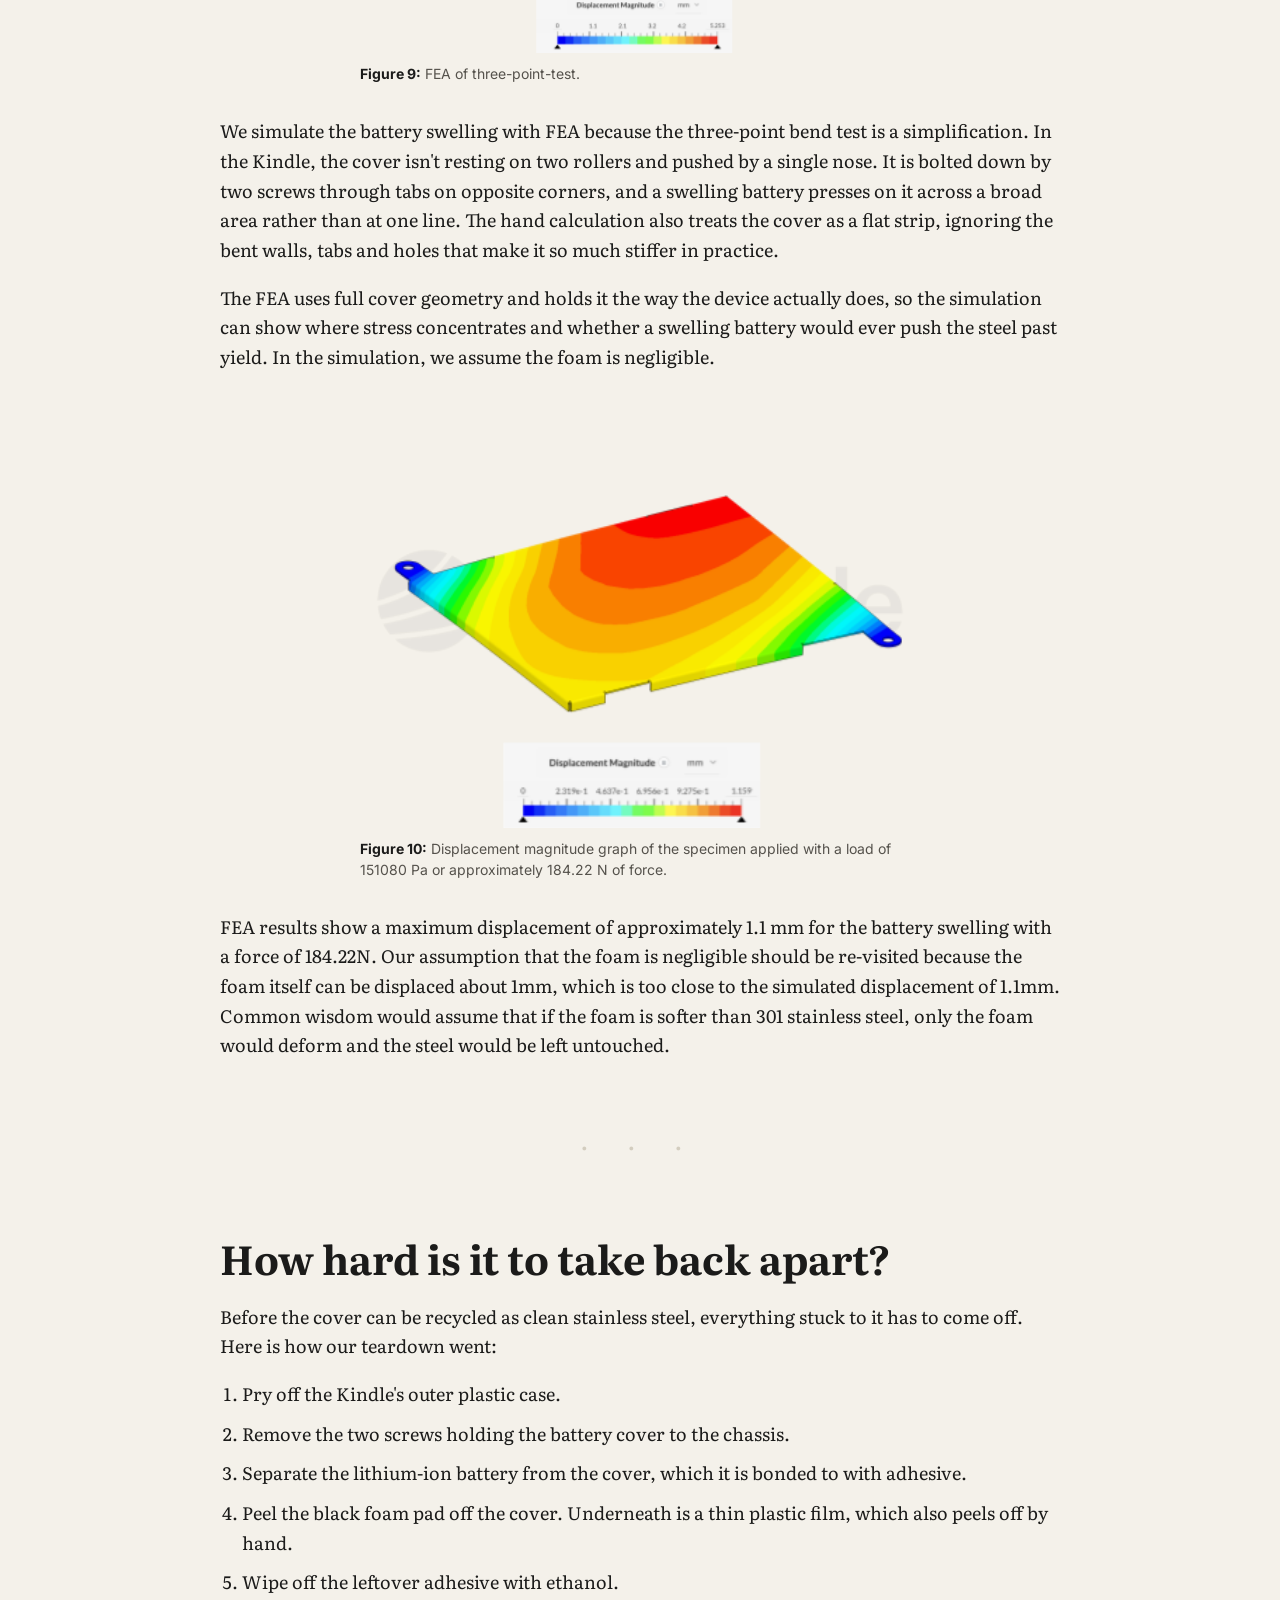
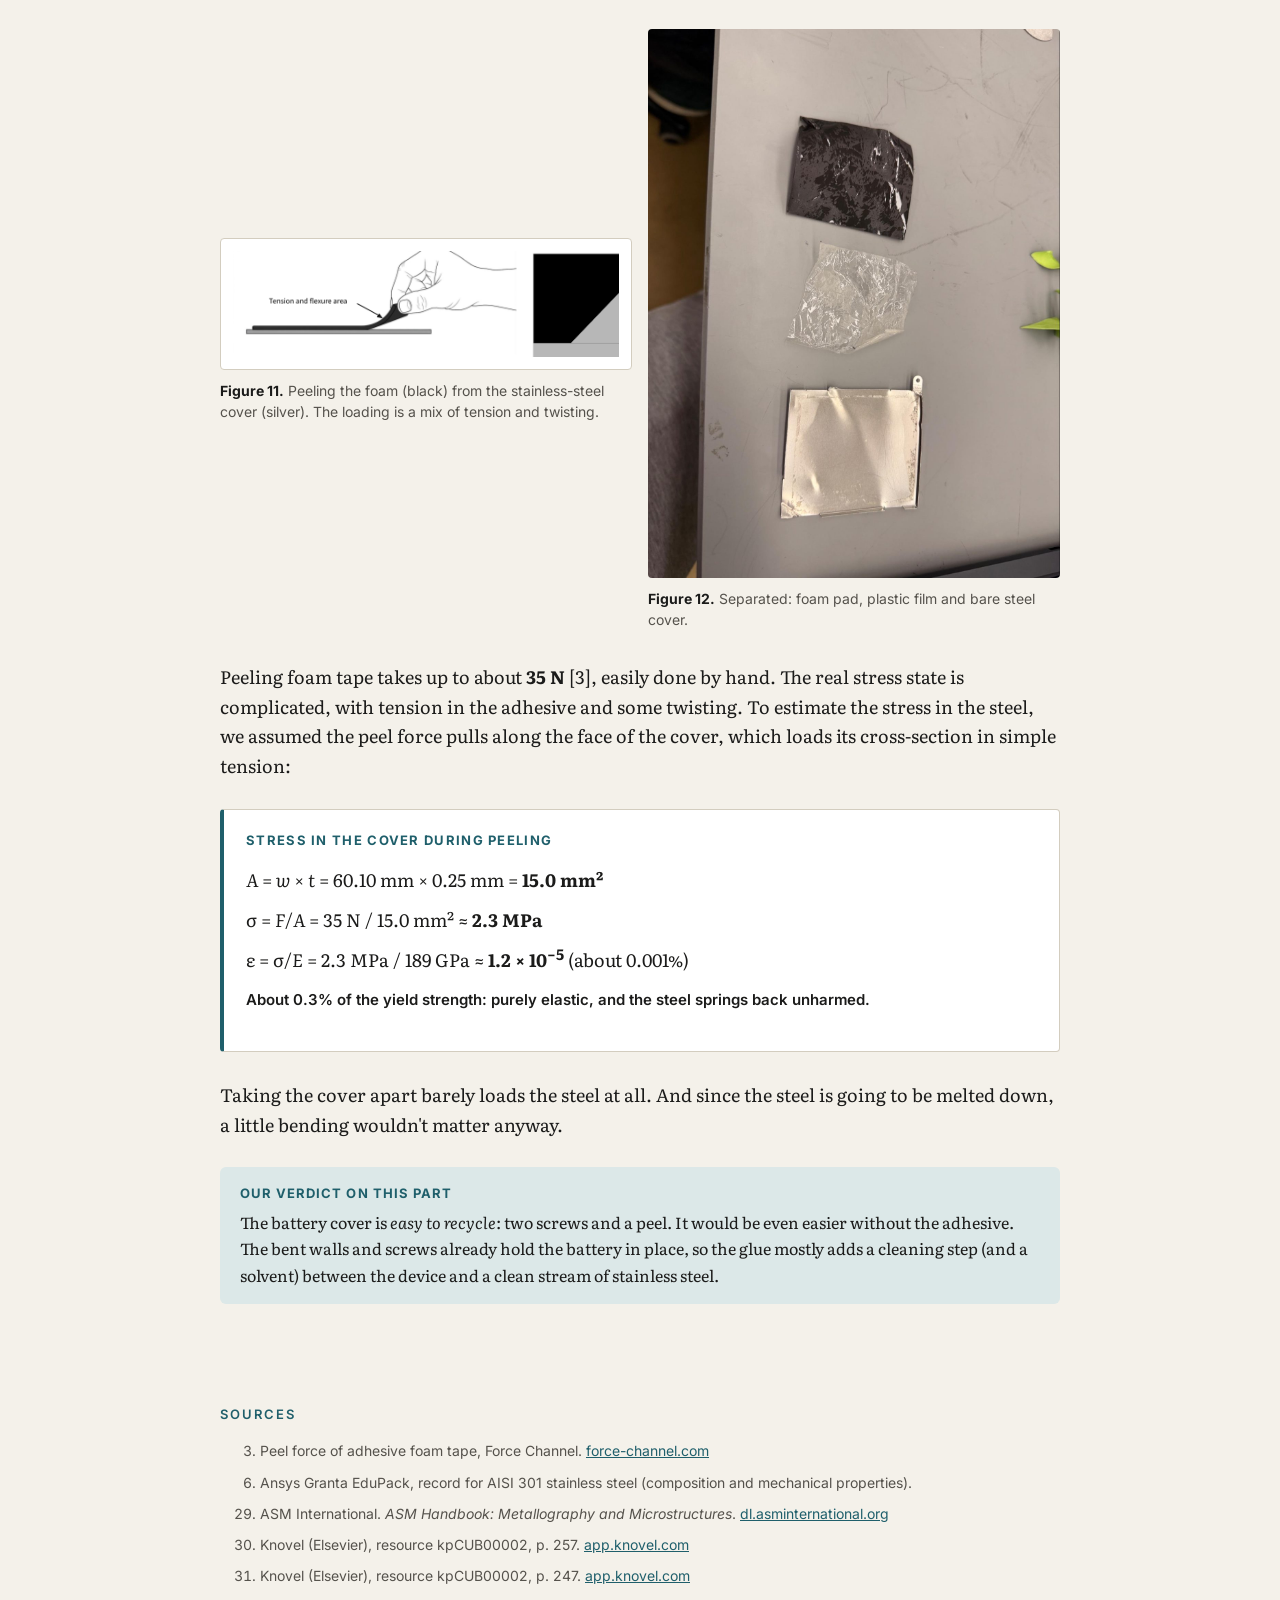
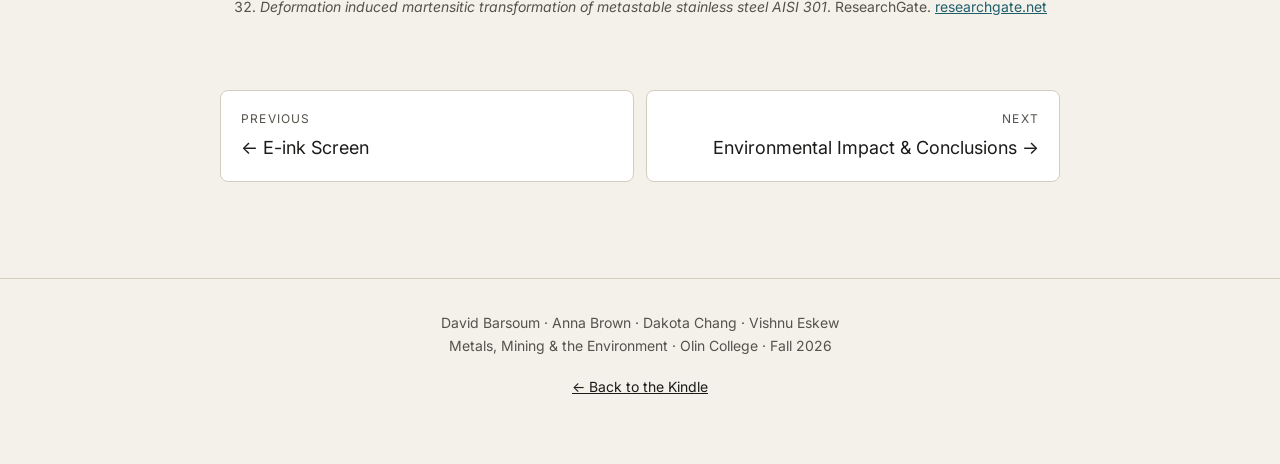
==== commit 9f39fffa: "Sync Battery Cover and Impact pages with the team doc Treat the "Kindle Website Text" Google Doc as " ====
--- a/battery.html
+++ b/battery.html
@@ -39,7 +39,7 @@
       </div>
 
       <h3>Identifying the alloy</h3>
-      <p>We clipped a tab off the cover and scanned it with XRF. It is mostly iron, with large amounts of chromium and nickel and a little manganese, which is the signature of an austenitic stainless steel. Comparing our numbers with the alloy data in Ansys Granta EduPack, the closest match is <strong>301 stainless steel</strong>.</p>
+      <p>To identify the material we utilized the XRF on a clipped off tab from the battery cover. According to the XRF scan the material is primarily iron with added chromium, nickel, and manganese (see Table 1). Comparing our numbers with the alloy data in Ansys Granta EduPack, the closest match is <strong>301 stainless steel</strong>.</p>
       <div class="table-wrap">
         <table>
           <thead><tr><th>Element</th><th class="num">Measured (wt.%)</th><th class="num">301 SS spec (wt.%)</th></tr></thead>
@@ -50,10 +50,22 @@
             <tr><td>Mn (manganese)</td><td class="num">1.7</td><td class="num">0–2</td></tr>
             <tr><td>C (carbon)</td><td class="num">not detectable by XRF</td><td class="num">0–0.15</td></tr>
           </tbody>
-          <caption><b>Table 1.</b> XRF composition of the battery cover compared with the composition range for 301 stainless steel (Ansys Granta EduPack). Every measured element falls within the spec.</caption>
+          <caption><b>Table 1.</b> XRF composition of the battery cover compared with the composition range for 301 stainless steel (Ansys Granta EduPack).</caption>
         </table>
       </div>
-      <p>The chromium is what makes it <em>stainless</em>. It forms a thin, self-healing chromium oxide film on the surface, which gives 301 excellent resistance to water and humidity and moderate resistance to acids and alkalis. That matters for a part sitting on a battery inside a device people carry everywhere.</p>
+      <figure class="framed">
+        <img src="Pictures/battery/granta-301-composition.png" alt="Ansys Granta EduPack composition detail for 301 stainless steel: carbon 0–0.15%, chromium 16–18%, iron 70.8–78%, manganese 0–2%, nickel 6–8%" loading="lazy">
+        <figcaption><b>Figure 1:</b> Material Composition of 301 Stainless Steel (Ansys Granta EduPack)</figcaption>
+      </figure>
+      <p>Stainless Steel is primarily composed of iron with other metals added to enhance certain properties of the alloy such as strength, ductility, and corrosion resistance.</p>
+      <p>For example, our sample contains nickel (6.21%), which is added to stabilize the FCC crystal structure of the steel. When iron is heated over a temperature threshold of 910°C the crystal structure changes from body centered cubic (BCC) to face centered cubic (FCC). Nickel contents of roughly 6-10% mixed with the iron stabilizes the iron’s FCC microstructure below 910°C. This FCC microstructure is what defines austenitic stainless steel. Austenitic stainless steels are known for having more ductility than other stainless steels because the FCC crystalline structure is more closely packed compared to a BCC structure and therefore the atoms are more likely to slip past each other rather than fracturing in response to stress. This ductility is why nickel is found in our battery cover; it allows the steel to be rolled out into a thin sheet metal then cut and bent into the shape.</p>
+      <figure class="framed">
+        <img src="Pictures/battery/iron-phases-table.png" alt="Table of iron's crystal structures: alpha iron is body-centred cubic at room temperature, beta iron between 910 and 1390 °C is face-centred cubic, delta iron above 1390 °C is body-centred cubic, and Fe II above about 130 kbar is hexagonal" loading="lazy">
+        <img src="Pictures/battery/fcc-bcc-unit-cells.png" alt="Unit cell diagrams of face-centred cubic copper (a = 3.61 Å) and body-centred cubic tungsten (a = 3.16 Å) with atom positions" loading="lazy" style="margin-top:12px">
+        <figcaption><b>Figure 2:</b> a) describes the crystal structure of iron at different temperatures b) diagram of the face-centered cubic and body centered cubic crystal structures. [<a href="#source-29">29</a>]</figcaption>
+      </figure>
+      <p>The battery cover also has a small amount of manganese (1.727%) which is added to stainless steels in order to bond with sulfur. Sulfur can react with the iron in the steel and create iron sulfides (FeS) which accelerate corrosion of the steel and make it more brittle and likely to crack. [<a href="#source-30">30</a>] Adding manganese to the alloy allows the manganese to bind with the sulfur to create manganese sulfide (MnS), a ceramic particle that ties up the sulfur and does not affect the strength of the steel. A brittle battery cover means that the cover could crack if the kindle was dropped which wouldn’t protect the battery very well.</p>
+      <p>Chromium (16.75%) primarily acts as corrosion resistance for the steel. Chromium reacts with oxygen in water and air to form a thin layer of chromium oxide (Cr₂O₃) on the surface of the steel which prevents further oxidation and corrosion. [<a href="#source-31">31</a>] This chromium corrosion resistance is what makes stainless steels ‘stainless’ and why they’re used in a variety of environments. Corrosion resistance is a useful property for a battery cover because it's the first line of protection between the user and a leaking battery.</p>
 
       <h3>Mechanical properties</h3>
       <div class="pair-wrap"><div class="pair" style="align-items:center">
@@ -72,13 +84,33 @@
         </div>
         <figure style="margin:0">
           <img src="Pictures/battery/hardness-indent.jpg" alt="Microscope view through the eyepiece of a diamond-shaped Vickers indent between two measurement lines" loading="lazy">
-          <figcaption><b>Figure 2.</b> Our Vickers indent in the cover: 500&nbsp;gf load, with the measurement lines 51.6&nbsp;µm apart.</figcaption>
+          <figcaption><b>Figure 3.</b> Our Vickers indent in the cover: 500&nbsp;gf load, with the measurement lines 51.6&nbsp;µm apart.</figcaption>
         </figure>
       </div></div>
-      <p>A hardness of 308&nbsp;HV is high for an austenitic stainless steel. That suggests the sheet was <em>cold-worked</em> (rolled or formed at room temperature), which 301 is designed for. As Figure 3 shows, 301 has a large strain-hardening region: every bit of plastic deformation makes it stronger. That lets manufacturers roll very thin sheet that is still stiff and strong.</p>
+      <p>Hardness testing tells you how easy the material is to deform. 301 stainless steel is considered a very ductile material because of its FCC crystal structure and therefore has a very shallow yield strength but a large strain hardening area. This means that most forces will plastically deform the material including the manufacturing of that material. The hardness level in Vickers will tell us how much work hardening that material has already undergone since its formation.</p>
+      <div class="pair-wrap"><div class="pair" style="align-items:center">
+        <figure class="framed">
+          <img src="Pictures/battery/rolled-samples-key.png" alt="Key for four 301 stainless steel samples: A 0.98 mm with 2% reduction, B 0.77 mm with 23%, C 0.64 mm with 36%, D 0.58 mm with 42%" loading="lazy">
+        </figure>
+        <figure class="framed">
+          <img src="Pictures/battery/rolled-samples-stress-strain.png" alt="Stress-strain curves for samples A to D: sample A yields near 250 MPa and stretches to about 0.85 strain, while the more heavily rolled samples B, C and D yield near 900 to 1200 MPa and fracture below 0.45 strain" loading="lazy">
+        </figure>
+      </div>
+      <figcaption><b>Figure 4:</b> 301 Stainless Steel at different rolled thicknesses and hardness levels. a) key for samples and thicknesses b) stress-strain behavior for each sample [<a href="#source-32">32</a>]</figcaption></div>
+      <p>The hardness testing will tell us about how much work hardening the metal has undergone since it was created. When a material work hardens it will have a higher yield strength but a smaller work hardening area before fracturing (Figure 4). Work hardening ranges from annealed, or very soft, to full hard. As a material becomes more work hardened it will have a larger vickers hardness number: annealed 301 stainless steel has a hardness from 215-240HV and full hard stainless steel has a hardness from 381-423HV (Ansys Granta EduPack).</p>
+      <div class="pair-wrap"><div class="pair" style="align-items:center">
+        <figure>
+          <img src="Pictures/battery/hardness-mount.jpg" alt="Black epoxy puck holding the cross-sectioned battery cover tab, with the tested area marked in red" loading="lazy">
+        </figure>
+        <figure>
+          <img src="Pictures/battery/hardness-indents.jpg" alt="Monitor showing a microscope view of the polished tab cross-section with a row of diamond-shaped Vickers indents" loading="lazy">
+        </figure>
+      </div>
+      <figcaption><b>Figure 5:</b> Images of hardness testing sample and area of testing. Our hardness value of 308HV was from the top-most diamond</figcaption></div>
+      <p>We tested the microhardness on a cross section of the clipped off tab from the battery cover. The sample was taken 5mm from the bend in the tab so we will assume that the number from this sample is indicative of the hardness of the rest of the battery cover. From our hardness number of 306HV, our sample is within the range of ½ hardened 301 stainless steel, 298-330HV (Ansys Granda EduPack). This means that our sample has been hardened by the manufacturing process but still has a lot of opportunity for further strain hardening.</p>
       <figure class="framed narrow">
         <img src="Pictures/battery/stress-strain-301.png" alt="Schematic stress-strain curve rising from a yield strength of 758.4 MPa through a long strain-hardening region to an ultimate strength of 1023.9 MPa, then fracturing at 16.5% strain" loading="lazy">
-        <figcaption><b>Figure 3.</b> Schematic tensile stress–strain curve for 301 stainless steel: Young's modulus 189&nbsp;GPa, yield 758&nbsp;MPa, ultimate strength about 1024&nbsp;MPa, fracture at 16.5% strain. The elastic region is exaggerated so it's visible. Yielding is a smooth transition rather than a sharp drop.</figcaption>
+        <figcaption><b>Figure 6:</b> A schematic stress-strain curve of a tensile test on 301 stainless steel. The stress-strain shape follows the typical shape, but specific values are filled in.</figcaption>
       </figure>
     </section>
 
@@ -86,51 +118,42 @@
 
     <section id="use-phase">
       <p class="kicker">Use phase</p>
-      <h2>What happens when the battery swells?</h2>
-      <p>In normal use the battery barely pushes on its cover. The worst case is an ageing or damaged lithium-ion cell that <em>swells</em> as gas builds up inside, pressing outward on the middle of the cover while the screws and edges hold it in place.</p>
-      <figure>
-        <img src="Pictures/battery/loading-diagram.png" alt="Left: top view of the battery cover with section line A-A. Right: cross-section showing a swollen battery pushing the cover upward between its edge restraints" loading="lazy">
-        <figcaption><b>Figure 4.</b> Our loading model. (a) Top view of the cover. (b) Cross-section A–A: a swollen battery pushes the cover outward between its edge restraints (deflection exaggerated).</figcaption>
-      </figure>
-      <p>How hard does a swelling battery push? One study measured the force from swelling lithium-ion cells and found the force rising by roughly 50&nbsp;N or more above its starting preload, whether that preload was 50&nbsp;N or 250&nbsp;N (Figure 5). We used <strong>50&nbsp;N</strong> as a reasonable estimate of what our cover has to resist.</p>
-      <figure class="framed">
-        <img src="Pictures/battery/swelling-force.png" alt="Two plots of force against time for swelling lithium-ion cells under 50 N and 250 N preloads, with force rising steadily over time" loading="lazy">
-        <figcaption><b>Figure 5.</b> Force over time from swelling lithium-ion cells at two preloads [2].</figcaption>
-      </figure>
+      <p>301 stainless steel is characterized by having a large work hardening area before it fractures. This allows it to have a high strength after cold working. 301 stainless steel is also moderately corrosion resistant to Inorganic acids, organic acids, and alkalis (Ansys Granta EduPack). It has excellent corrosion resistance to humidity and water (Ansys Granta EduPack).</p>
 
       <h3>Testing it: three-point bending</h3>
       <p>We modelled this load as <strong>flexure</strong>. The cover is supported near its two ends and pushed at the centre, so its outer face stretches (tension) while its inner face squeezes (compression). We reproduced this on an Instron universal testing machine as a three-point bend test.</p>
       <div class="pair-wrap"><div class="pair">
         <figure>
-          <img src="Pictures/battery/instron-setup.jpg" alt="Instron testing machine with a 500 N load cell and a three-point bending fixture" loading="lazy">
-          <figcaption><b>Figure 6.</b> Three-point flexure setup on the Instron.</figcaption>
-        </figure>
-        <figure class="framed">
-          <img src="Pictures/battery/bending-stress.png" alt="Diagram of a bent beam with tension on the outer face, compression on the inner face, and a linear stress distribution through the thickness that is zero at the neutral surface" loading="lazy">
-          <figcaption><b>Figure 7.</b> In bending, stress varies linearly through the thickness. It is largest at the surfaces and zero at the neutral axis.</figcaption>
-        </figure>
-      </div></div>
+          <img src="Pictures/battery/instron-setup.jpg" alt="Instron testing machine with a 500 N load cell and the battery cover in a three-point bending fixture before the test" loading="lazy">
+        </figure>
+        <figure>
+          <img src="Pictures/battery/instron-after.jpg" alt="The same three-point bending fixture after the test, with the loading nose pressed down into the bent battery cover" loading="lazy">
+        </figure>
+      </div>
+      <figcaption><b>Figure 7.</b> Experimental setup of 3pt flexure test before and after test</figcaption></div>
       <figure class="framed narrow">
-        <img src="Pictures/battery/load-extension.png" alt="Load against extension from the Instron test; load reaches about 185 N near 9 mm of extension and then falls off to about 75 N at 18 mm" loading="lazy">
-        <figcaption><b>Figure 8.</b> Instron load–extension data for the battery cover. Values are negative because the crosshead moves downward. The cover reached 50&nbsp;N after about 2.6&nbsp;mm, peaked near 185&nbsp;N at about 9&nbsp;mm, and then gave way.</figcaption>
-      </figure>
-
-      <div class="calc">
-        <h4>Maximum bending stress at 50 N (flat-sheet model)</h4>
-        <div class="eq"><var>M</var> = <var>WL</var>/4 = (50 N)(0.070 m)/4 = <b>0.875 N·m</b></div>
-        <div class="eq"><var>I</var> = <var>wh</var><sup>3</sup>/12 = (0.060 m)(0.00025 m)<sup>3</sup>/12 = <b>7.81 × 10<sup>−14</sup> m<sup>4</sup></b></div>
-        <div class="eq"><var>c</var> = <var>h</var>/2 = <b>1.25 × 10<sup>−4</sup> m</b></div>
-        <div class="eq">σ<sub>max</sub> = <var>Mc</var>/<var>I</var> = (0.875)(1.25 × 10<sup>−4</sup>)/(7.81 × 10<sup>−14</sup>) ≈ <b>1.4 × 10<sup>9</sup> Pa</b></div>
-        <p class="result">σ<sub>max</sub> ≈ 1.4 GPa, nearly twice the 758 MPa yield strength.</p>
-      </div>
-      <p>If the cover were a <em>flat</em> 0.25&nbsp;mm sheet, a swelling battery would bend it permanently. By the same equation, a flat sheet would start to yield at only about 27&nbsp;N.</p>
-      <p>Our real cover held about <strong>185&nbsp;N</strong> in the Instron before it gave way, roughly seven times more. The difference is the <strong>2.44&nbsp;mm bent walls</strong> around its edges. Like the flanges on an I-beam, they move material away from the neutral axis, which raises the moment of inertia far more than adding thickness would. The designers got a stiff, protective cover out of very little steel by bending its edges up.</p>
+        <img src="Pictures/battery/load-extension-flipped.png" alt="Load-extension curve for the battery cover: load rises from zero to a peak of about 190 N near 8.5 mm of extension, then falls to about 140 N at 11 mm" loading="lazy">
+        <figcaption><b>Figure 8:</b> Extension vs Load flexure test results. Testing setup started running into itself after 11mm of deformation</figcaption>
+      </figure>
+
+      <h3>Finite Element Analysis Simulation</h3>
+      <p>We first validate the FEA realism by simulating the three-point bending test. We create a load with 200N of force and constraints similar to the three-point test, and we achieve similar values with simulated displacement of 5.2mm in comparison to actual displacement of ~8mm at a similar force value.This validates that our FEA setup is accurate enough.</p>
+      <figure class="narrow">
+        <img src="Pictures/battery/fea-three-point.png" alt="FEA displacement plot of the battery cover in three-point bending, with the largest displacement (red) at the centre and the least (blue) at the supported ends" loading="lazy">
+        <figcaption><b>Figure 9:</b> FEA of three-point-test.</figcaption>
+      </figure>
+      <p>We simulate the battery swelling with FEA because the three-point bend test is a simplification. In the Kindle, the cover isn't resting on two rollers and pushed by a single nose. It is bolted down by two screws through tabs on opposite corners, and a swelling battery presses on it across a broad area rather than at one line. The hand calculation also treats the cover as a flat strip, ignoring the bent walls, tabs and holes that make it so much stiffer in practice.</p>
+      <p>The FEA uses full cover geometry and holds it the way the device actually does, so the simulation can show where stress concentrates and whether a swelling battery would ever push the steel past yield. In the simulation, we assume the foam is negligible.</p>
+      <figure class="narrow">
+        <img src="Pictures/battery/fea-swelling.png" alt="FEA displacement plot of the full battery cover held at its two corner screw tabs under a uniform swelling pressure, with displacement greatest (red) toward the far corner" loading="lazy">
+        <figcaption><b>Figure 10:</b> Displacement magnitude graph of the specimen applied with a load of 151080 Pa or approximately 184.22 N of force.</figcaption>
+      </figure>
+      <p>FEA results show a maximum displacement of approximately 1.1 mm for the battery swelling with a force of 184.22N. Our assumption that the foam is negligible should be re-visited because the foam itself can be displaced about 1mm, which is too close to the simulated displacement of 1.1mm. Common wisdom would assume that if the foam is softer than 301 stainless steel, only the foam would deform and the steel would be left untouched.</p>
     </section>
 
     <hr class="chapter">
 
     <section id="end-of-life">
-      <p class="kicker">End of life</p>
       <h2>How hard is it to take back apart?</h2>
       <p>Before the cover can be recycled as clean stainless steel, everything stuck to it has to come off. Here is how our teardown went:</p>
       <ol class="steps">
@@ -143,11 +166,11 @@
       <div class="pair-wrap"><div class="pair" style="align-items:center">
         <figure class="framed">
           <img src="Pictures/battery/peel-diagram.png" alt="Sketch of a hand peeling the black foam layer back from the silver stainless-steel cover" loading="lazy">
-          <figcaption><b>Figure 9.</b> Peeling the foam (black) from the stainless-steel cover (silver). The loading is a mix of tension and twisting.</figcaption>
+          <figcaption><b>Figure 11.</b> Peeling the foam (black) from the stainless-steel cover (silver). The loading is a mix of tension and twisting.</figcaption>
         </figure>
         <figure>
           <img src="Pictures/battery/cover-peeled.jpg" alt="The black foam pad, the clear plastic film and the bare steel cover laid out separately" loading="lazy">
-          <figcaption><b>Figure 10.</b> Separated: foam pad, plastic film and bare steel cover.</figcaption>
+          <figcaption><b>Figure 12.</b> Separated: foam pad, plastic film and bare steel cover.</figcaption>
         </figure>
       </div></div>
       <p>Peeling foam tape takes up to about <strong>35&nbsp;N</strong> [3], easily done by hand. The real stress state is complicated, with tension in the adhesive and some twisting. To estimate the stress in the steel, we assumed the peel force pulls along the face of the cover, which loads its cross-section in simple tension:</p>
@@ -169,10 +192,12 @@
     <section id="sources">
       <p class="kicker">Sources</p>
       <ol class="sources">
-        <li value="2">Force evolution of swelling lithium-ion batteries, <i>ScienceDirect</i>. <a href="https://www.sciencedirect.com/science/article/pii/S2773153725001343">sciencedirect.com/science/article/pii/S2773153725001343</a></li>
         <li value="3">Peel force of adhesive foam tape, Force Channel. <a href="https://force-channel.com/en/post_2696/">force-channel.com</a></li>
         <li value="6">Ansys Granta EduPack, record for AISI 301 stainless steel (composition and mechanical properties).</li>
-        <li value="7">Flexure formula, Engineering Core Courses. <a href="http://www.engineeringcorecourses.com/solidmechanics1/C4-bending/C4.2-flexure-formula/theory/">engineeringcorecourses.com</a></li>
+        <li id="source-29" value="29">ASM International. <i>ASM Handbook: Metallography and Microstructures</i>. <a href="https://dl.asminternational.org/handbooks/edited-volume/38/Metallography-and-Microstructures">dl.asminternational.org</a></li>
+        <li id="source-30" value="30">Knovel (Elsevier), resource kpCUB00002, p. 257. <a href="https://app.knovel.com/kn/resources/kpCUB00002/toc">app.knovel.com</a></li>
+        <li id="source-31" value="31">Knovel (Elsevier), resource kpCUB00002, p. 247. <a href="https://app.knovel.com/kn/resources/kpCUB00002/toc">app.knovel.com</a></li>
+        <li id="source-32" value="32"><i>Deformation induced martensitic transformation of metastable stainless steel AISI 301</i>. ResearchGate. <a href="https://www.researchgate.net/publication/228624267_Deformation_induced_martensitic_transformation_of_metastable_stainless_steel_AISI_301">researchgate.net</a></li>
       </ol>
     </section>
     <nav class="page-end" aria-label="More sections">
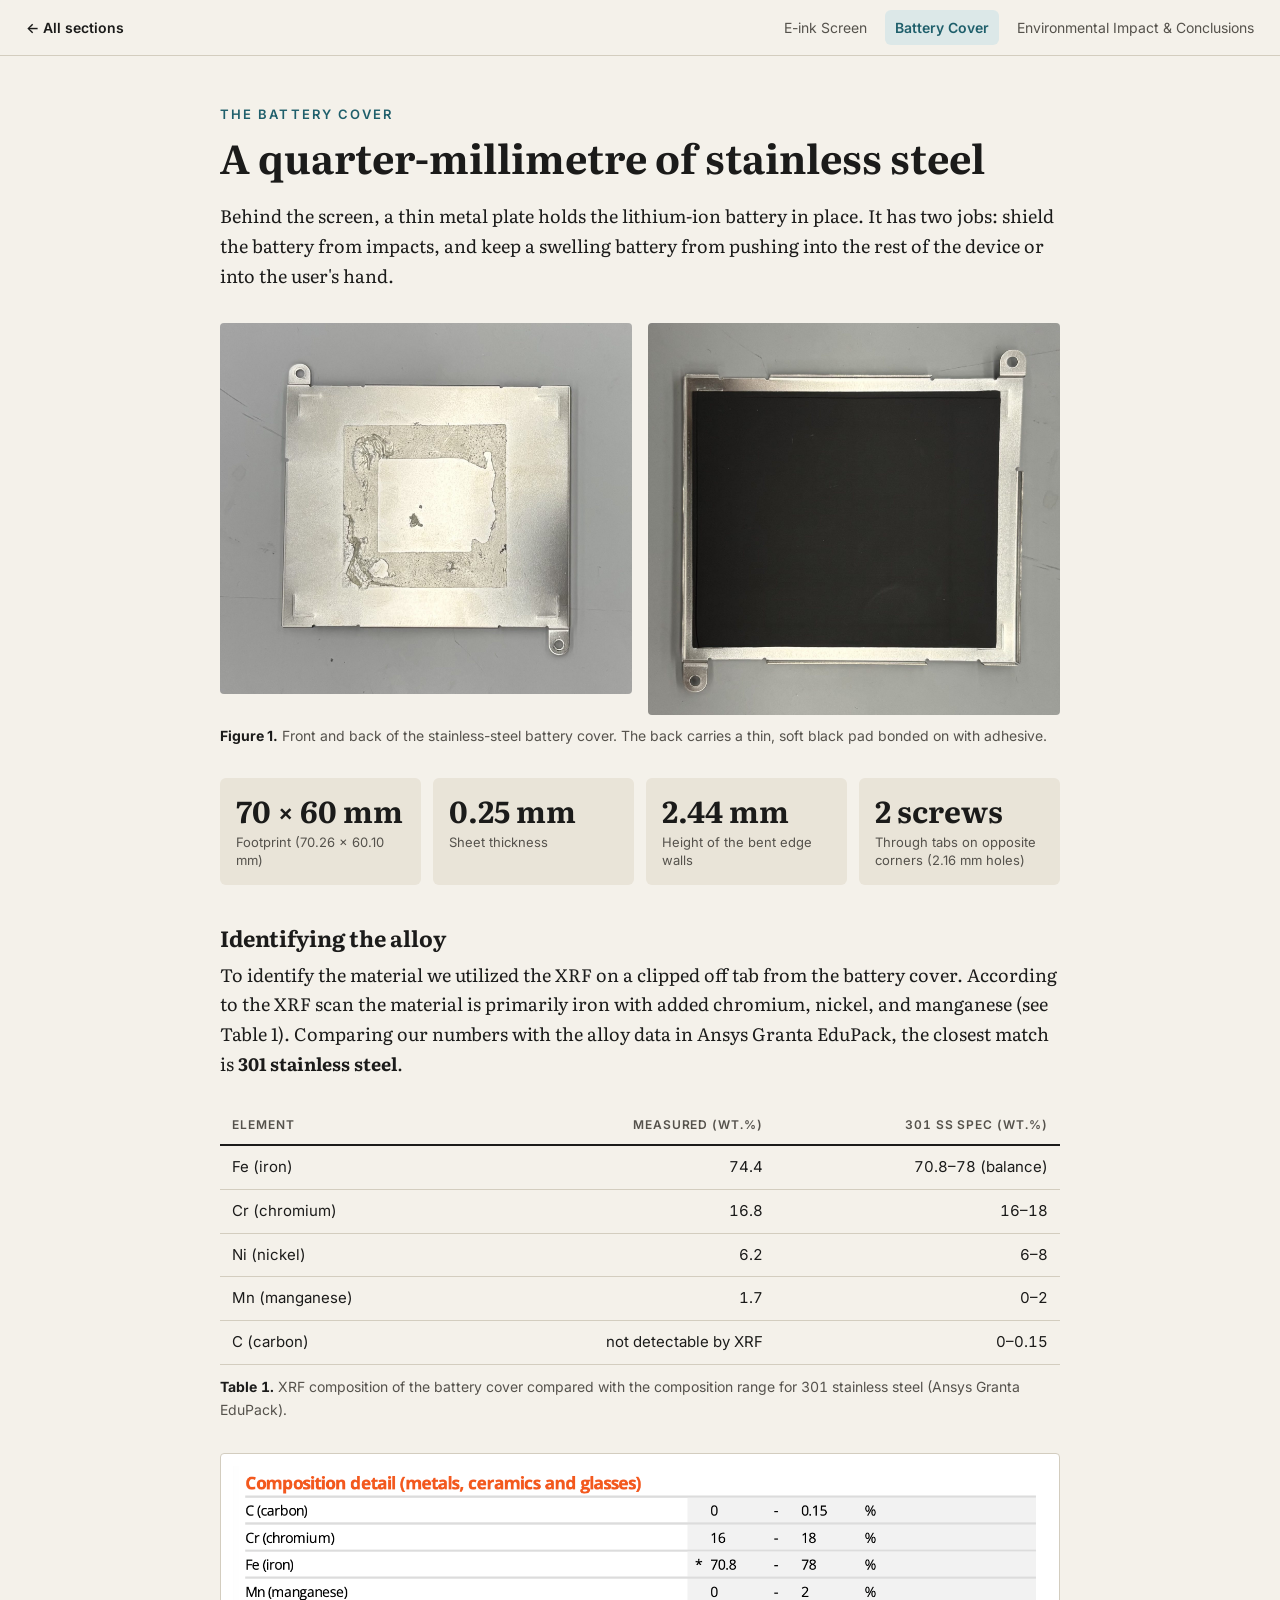
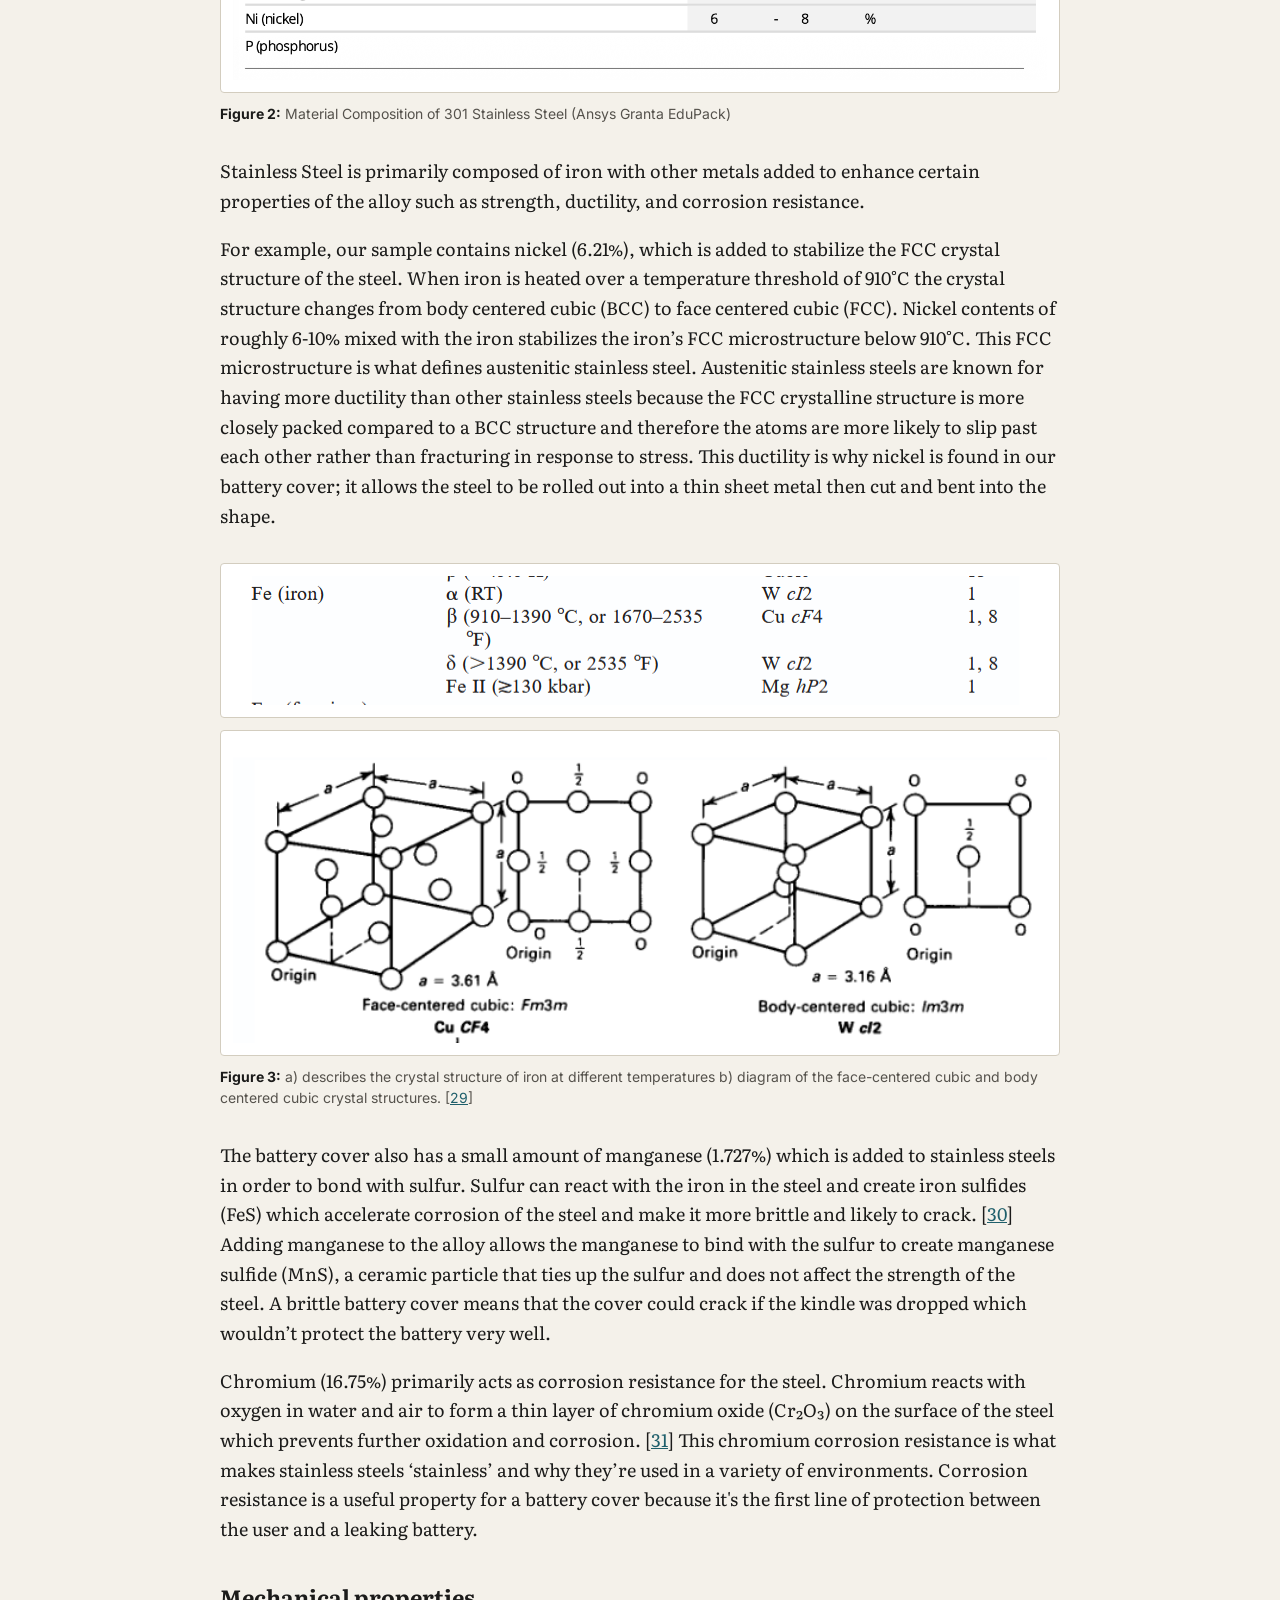
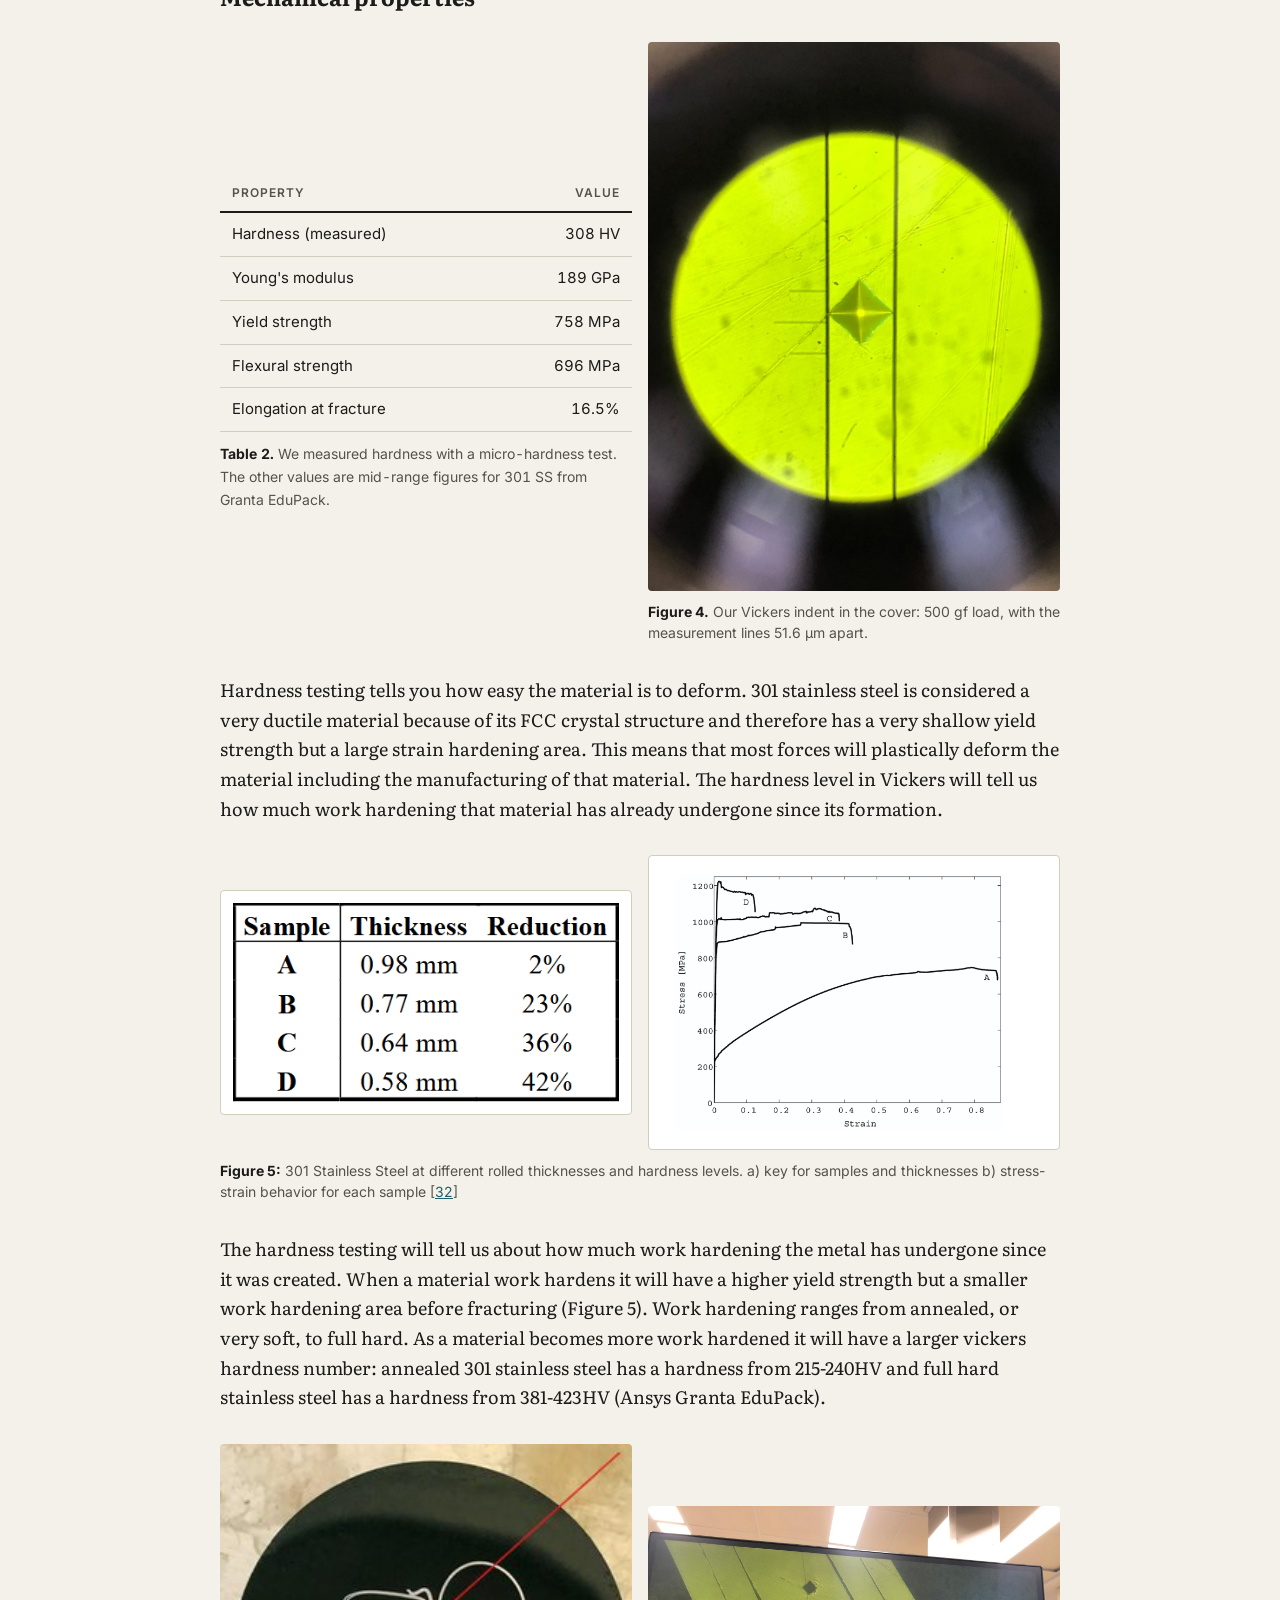
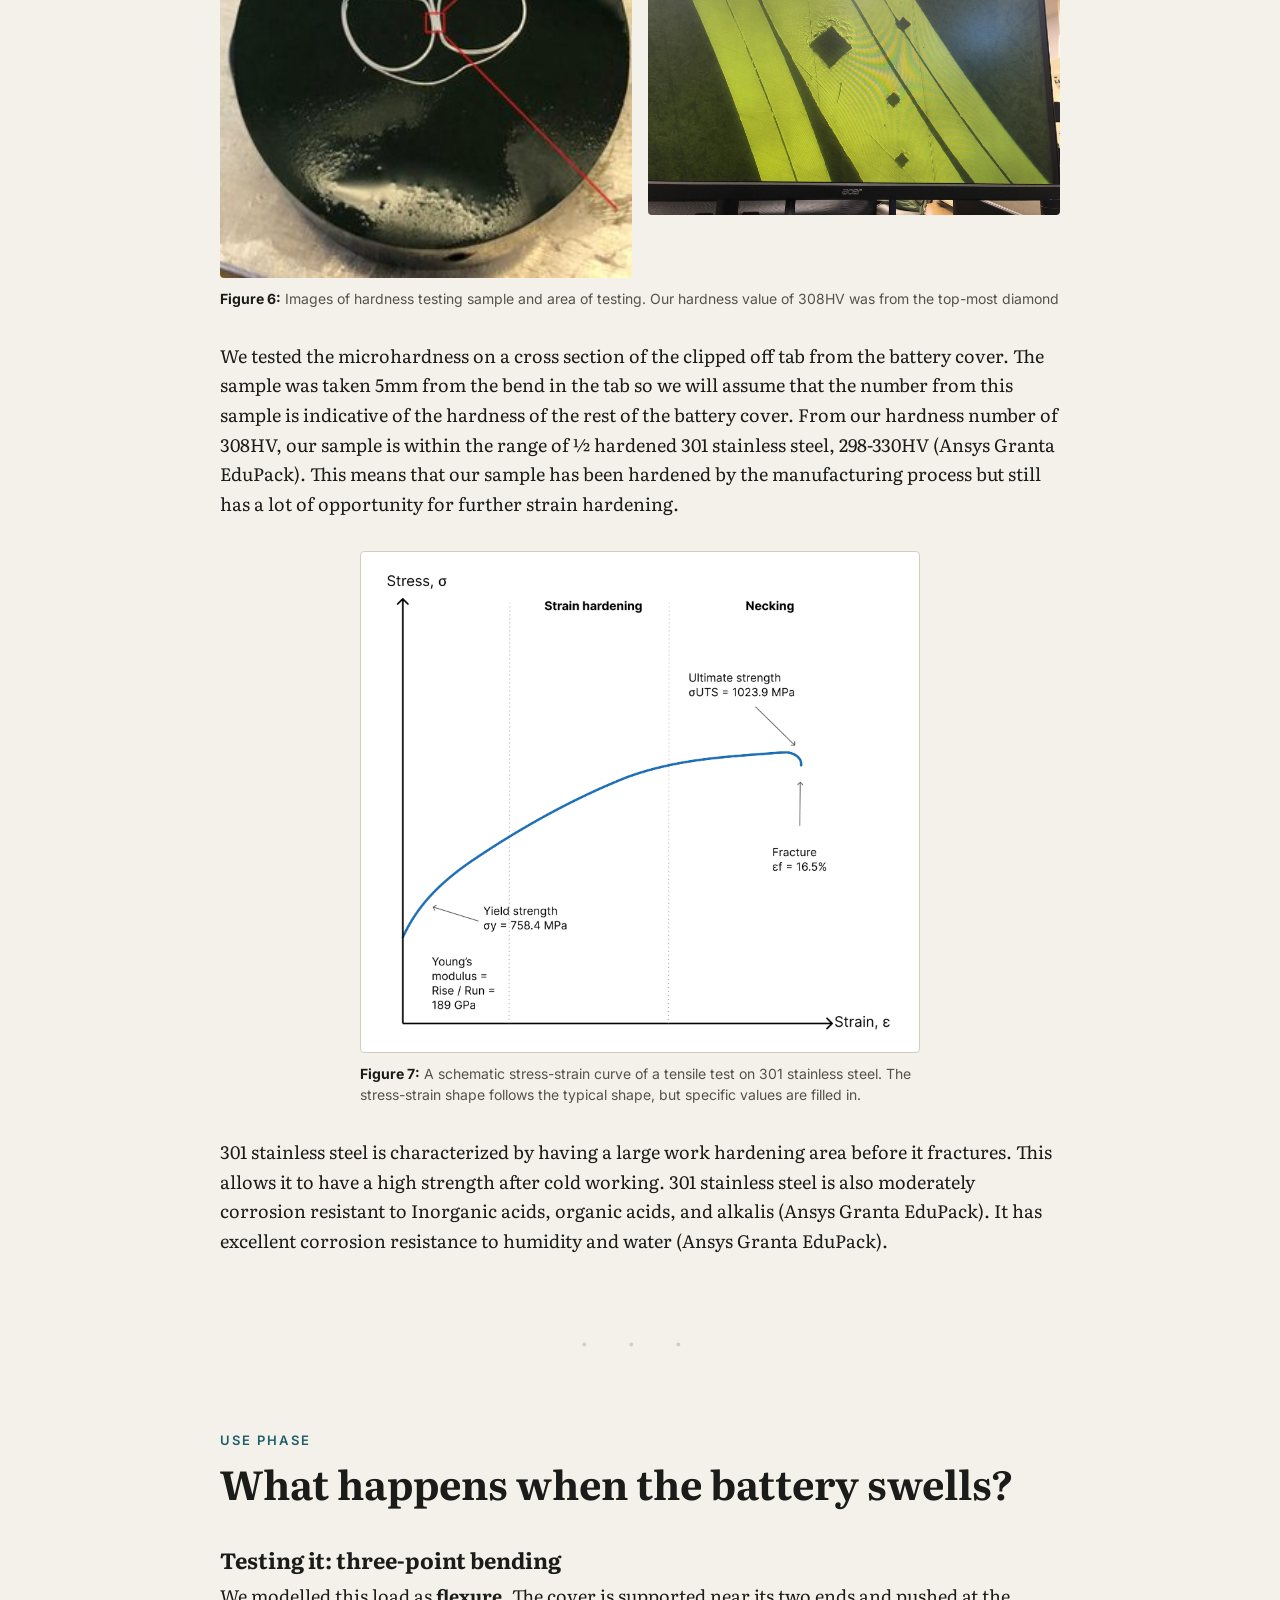
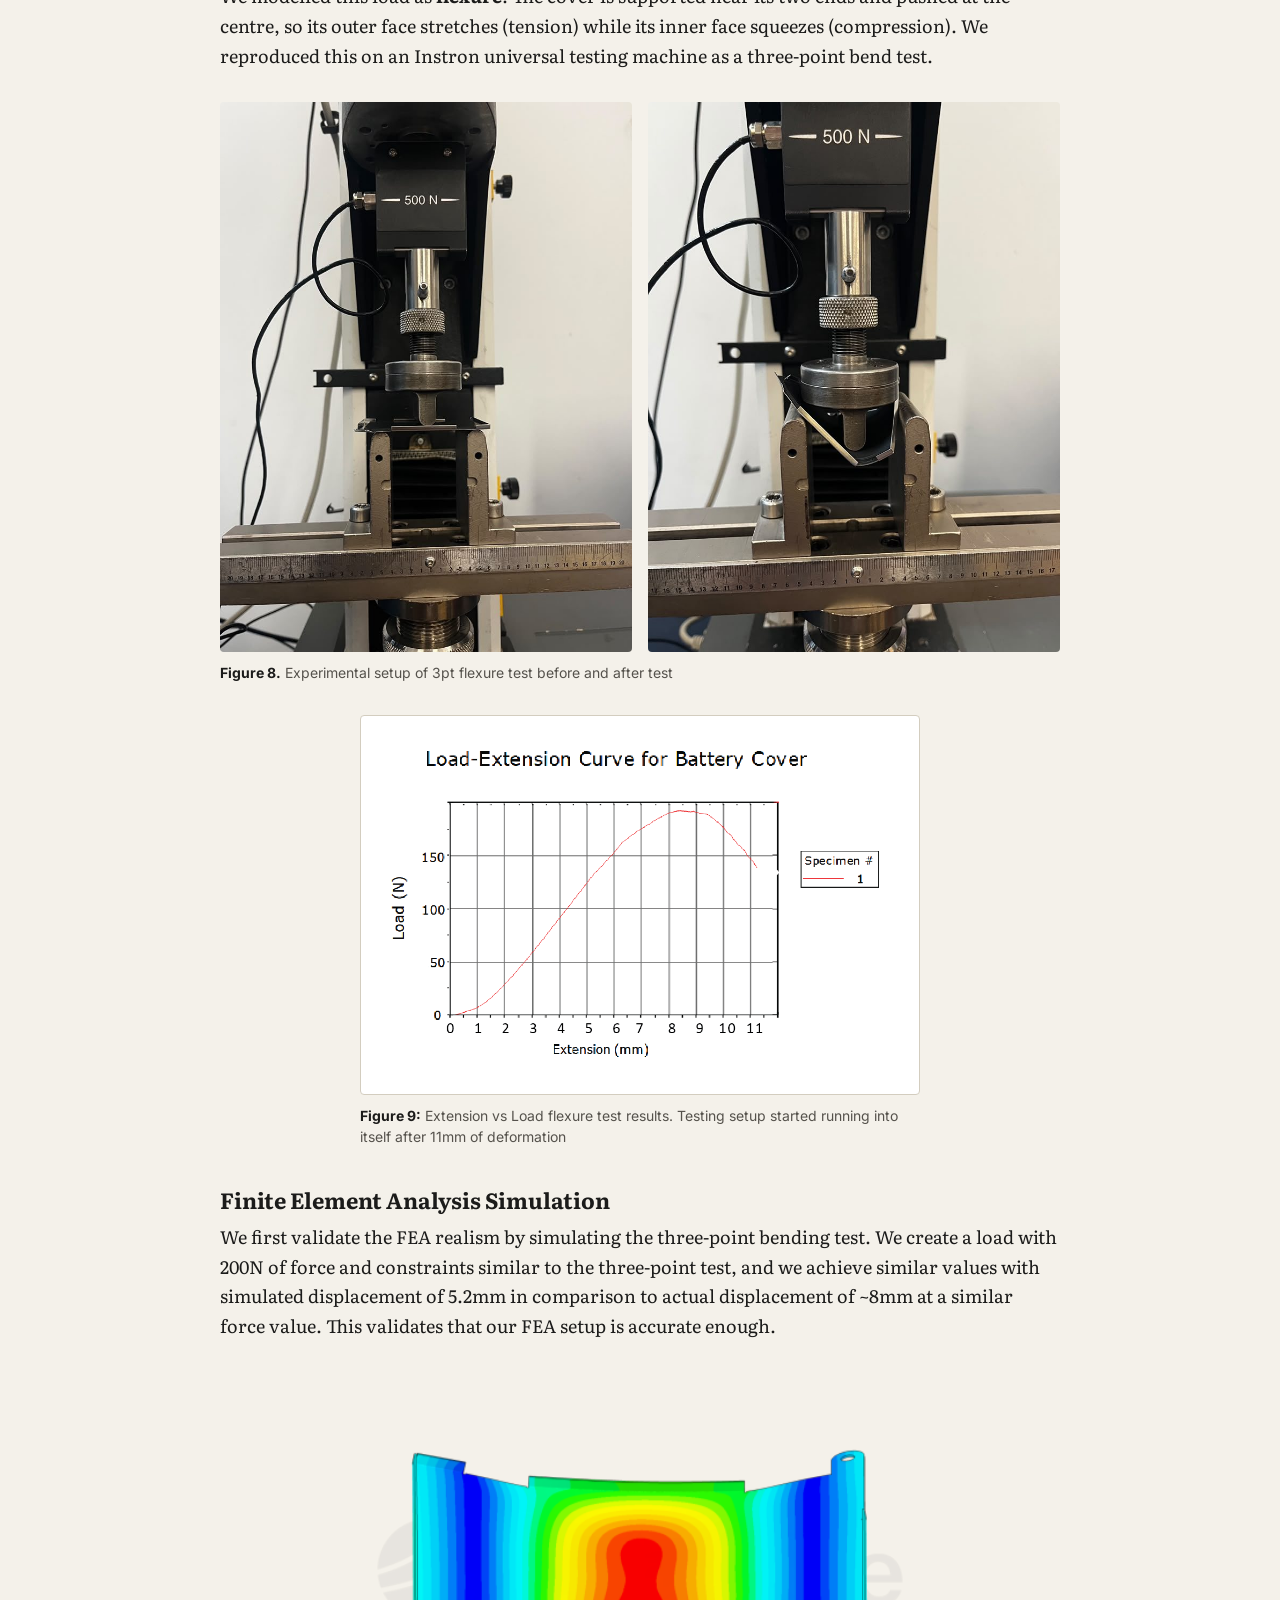
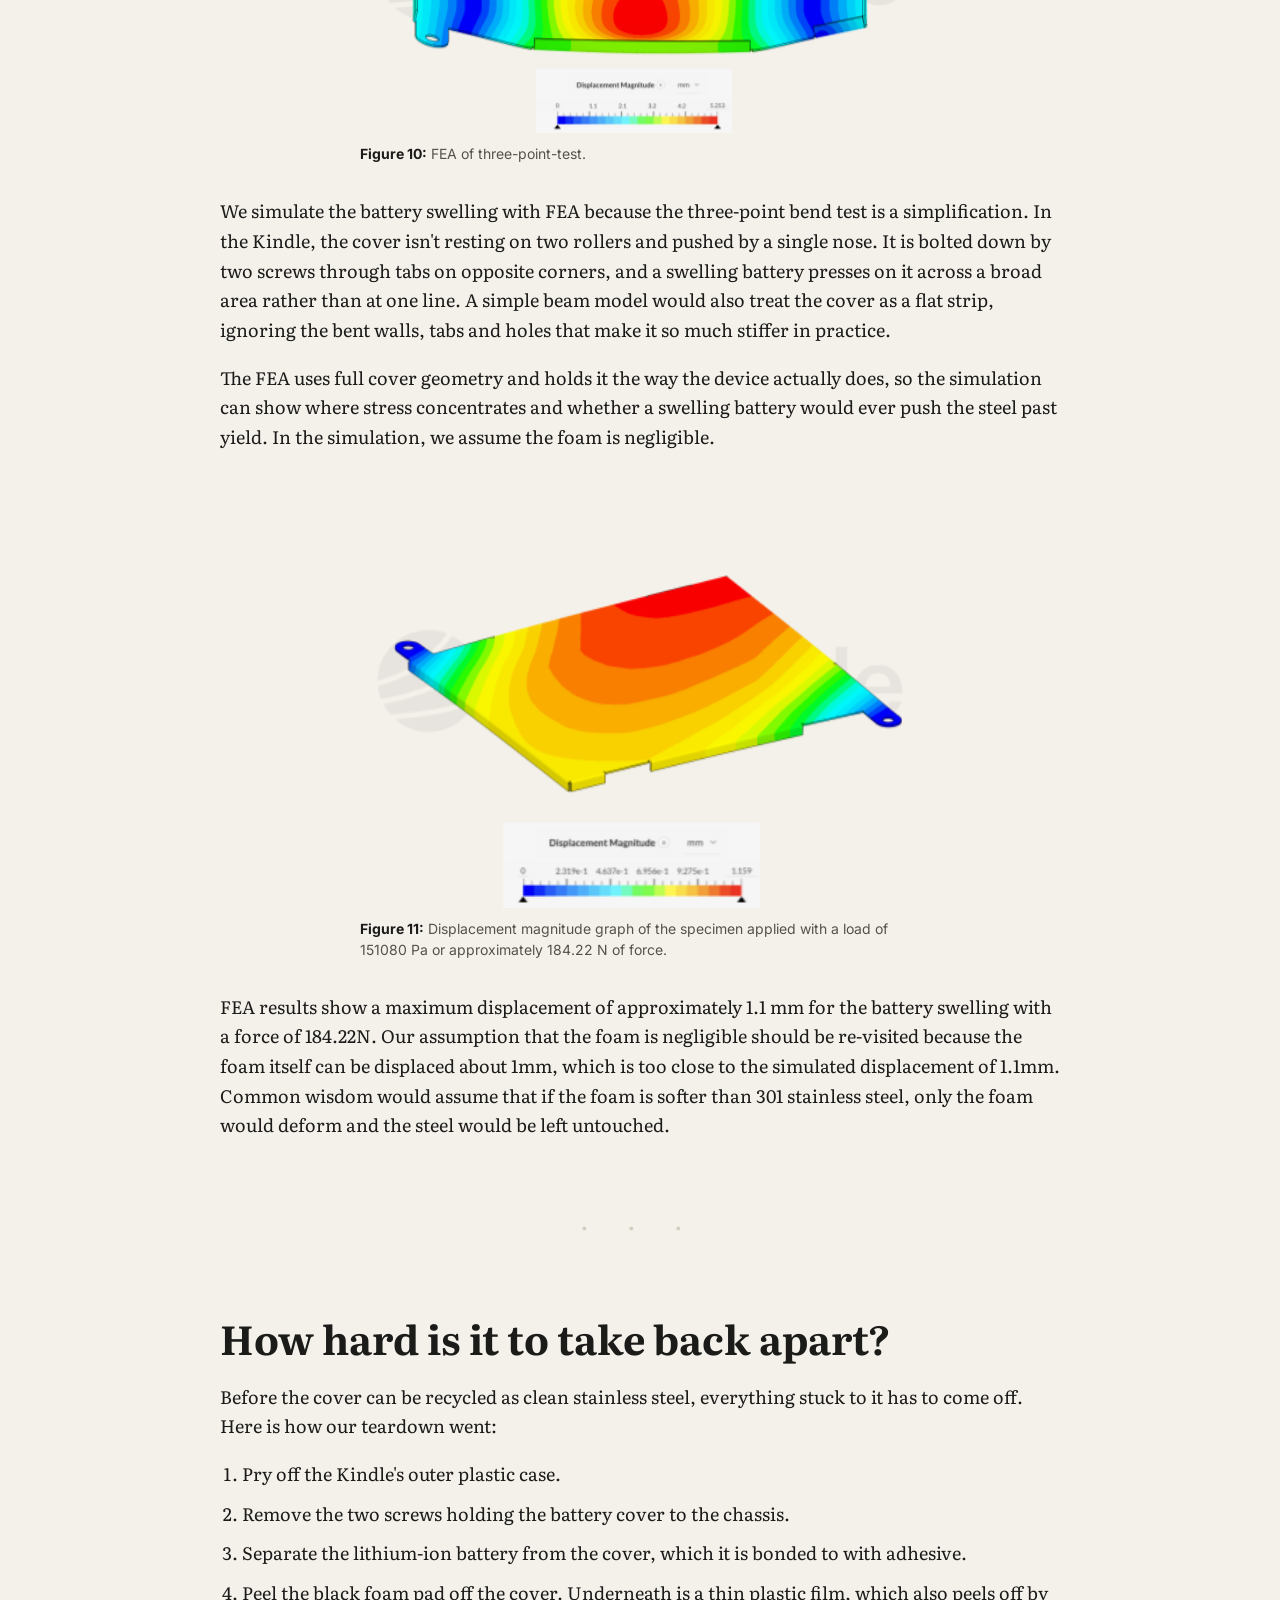
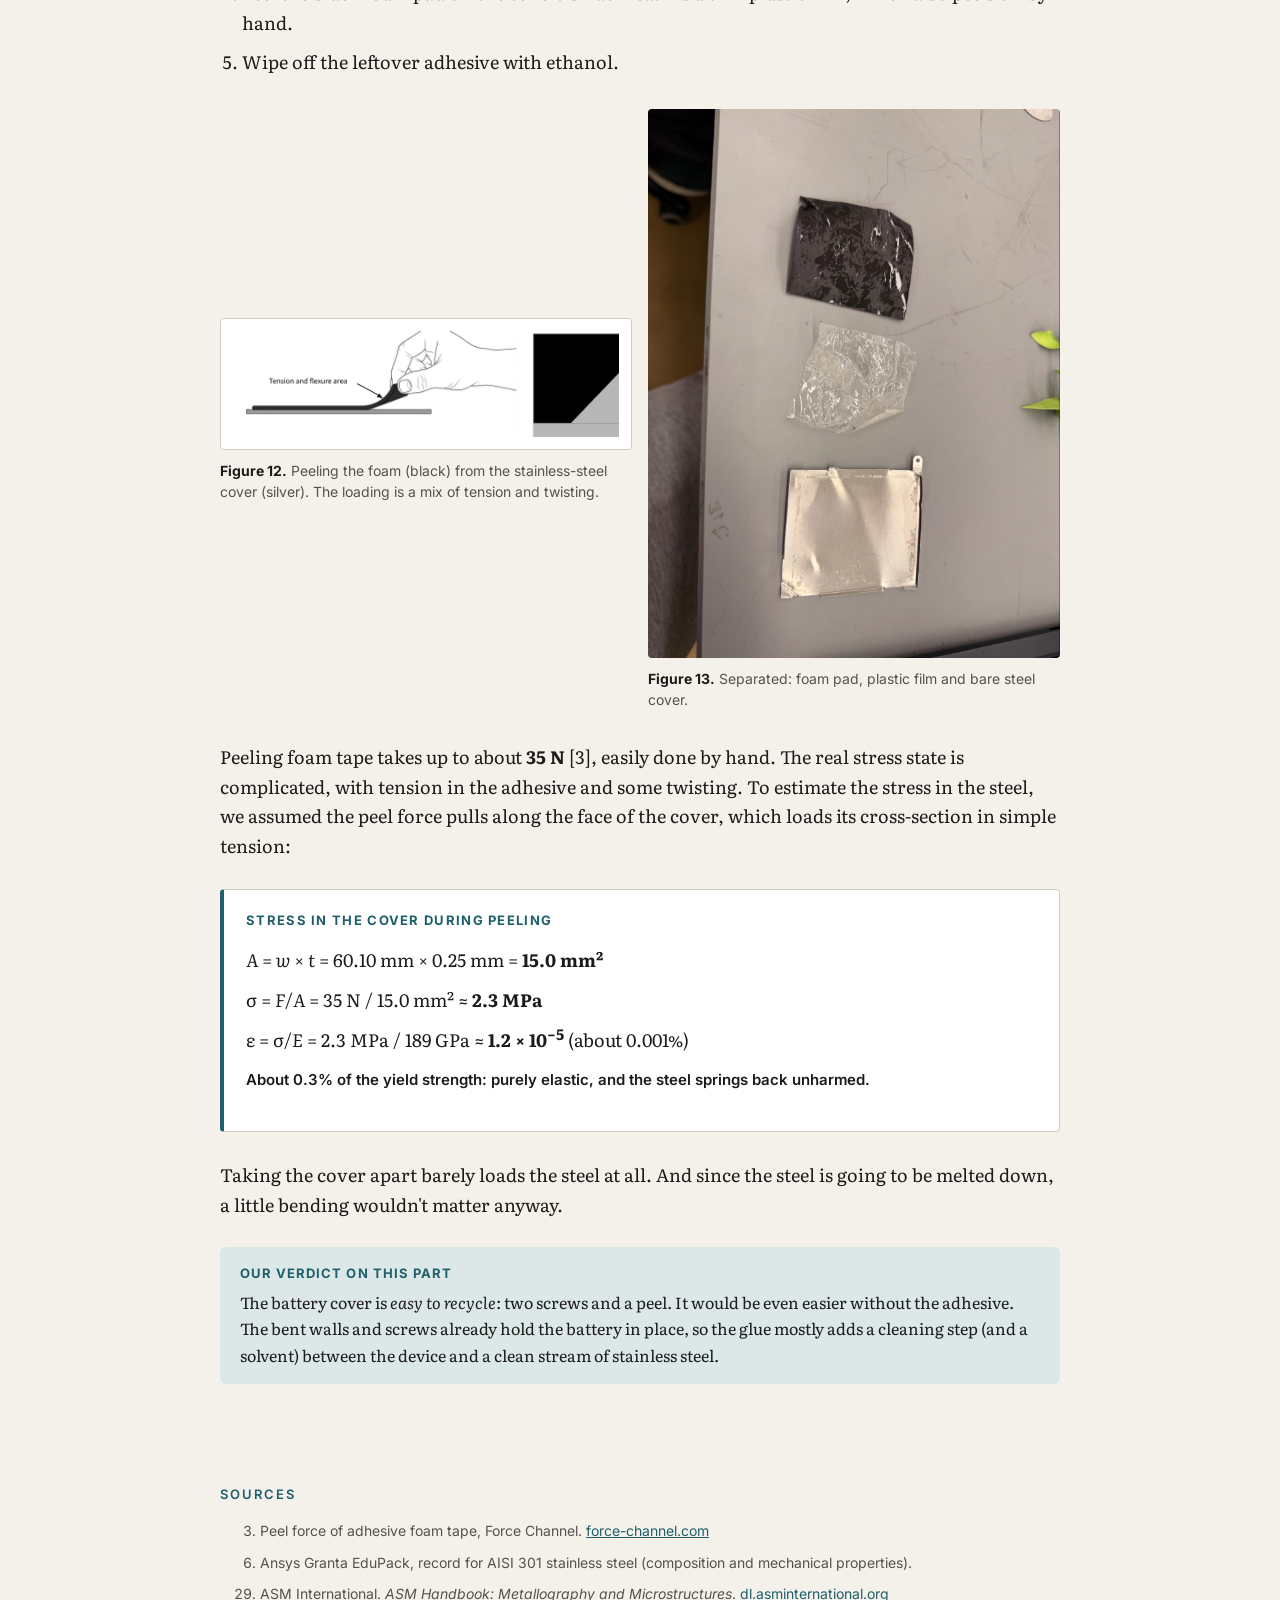
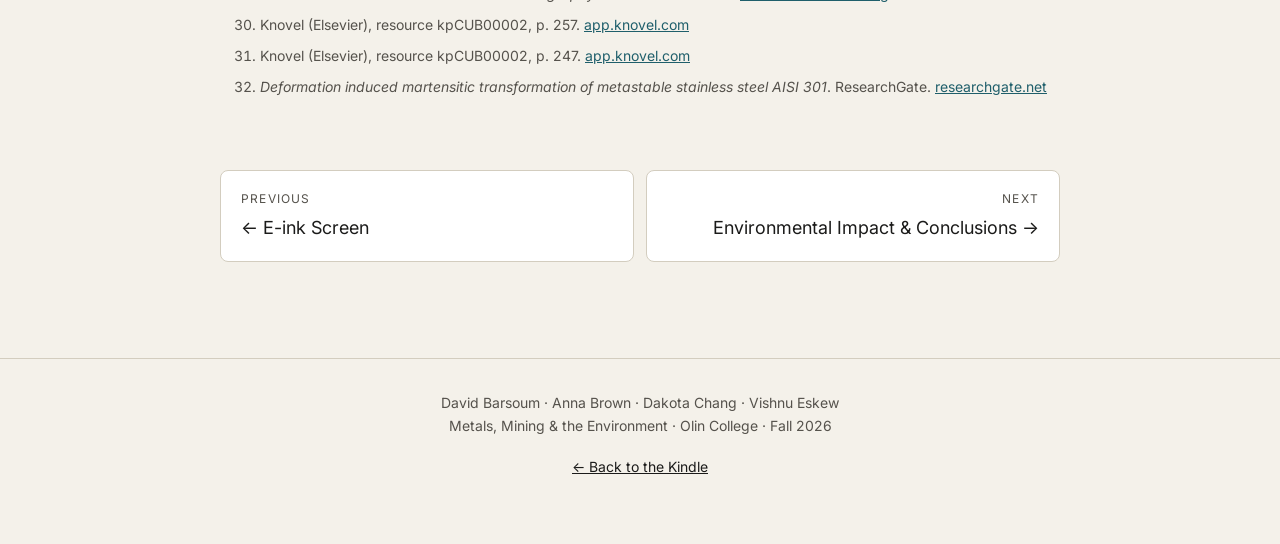
==== commit 0b494f42: "Fix small mistakes on Battery Cover and Impact pages Mirrors the same fixes made in the team doc: - " ====
--- a/battery.html
+++ b/battery.html
@@ -55,14 +55,14 @@
       </div>
       <figure class="framed">
         <img src="Pictures/battery/granta-301-composition.png" alt="Ansys Granta EduPack composition detail for 301 stainless steel: carbon 0–0.15%, chromium 16–18%, iron 70.8–78%, manganese 0–2%, nickel 6–8%" loading="lazy">
-        <figcaption><b>Figure 1:</b> Material Composition of 301 Stainless Steel (Ansys Granta EduPack)</figcaption>
+        <figcaption><b>Figure 2:</b> Material Composition of 301 Stainless Steel (Ansys Granta EduPack)</figcaption>
       </figure>
       <p>Stainless Steel is primarily composed of iron with other metals added to enhance certain properties of the alloy such as strength, ductility, and corrosion resistance.</p>
       <p>For example, our sample contains nickel (6.21%), which is added to stabilize the FCC crystal structure of the steel. When iron is heated over a temperature threshold of 910°C the crystal structure changes from body centered cubic (BCC) to face centered cubic (FCC). Nickel contents of roughly 6-10% mixed with the iron stabilizes the iron’s FCC microstructure below 910°C. This FCC microstructure is what defines austenitic stainless steel. Austenitic stainless steels are known for having more ductility than other stainless steels because the FCC crystalline structure is more closely packed compared to a BCC structure and therefore the atoms are more likely to slip past each other rather than fracturing in response to stress. This ductility is why nickel is found in our battery cover; it allows the steel to be rolled out into a thin sheet metal then cut and bent into the shape.</p>
       <figure class="framed">
         <img src="Pictures/battery/iron-phases-table.png" alt="Table of iron's crystal structures: alpha iron is body-centred cubic at room temperature, beta iron between 910 and 1390 °C is face-centred cubic, delta iron above 1390 °C is body-centred cubic, and Fe II above about 130 kbar is hexagonal" loading="lazy">
         <img src="Pictures/battery/fcc-bcc-unit-cells.png" alt="Unit cell diagrams of face-centred cubic copper (a = 3.61 Å) and body-centred cubic tungsten (a = 3.16 Å) with atom positions" loading="lazy" style="margin-top:12px">
-        <figcaption><b>Figure 2:</b> a) describes the crystal structure of iron at different temperatures b) diagram of the face-centered cubic and body centered cubic crystal structures. [<a href="#source-29">29</a>]</figcaption>
+        <figcaption><b>Figure 3:</b> a) describes the crystal structure of iron at different temperatures b) diagram of the face-centered cubic and body centered cubic crystal structures. [<a href="#source-29">29</a>]</figcaption>
       </figure>
       <p>The battery cover also has a small amount of manganese (1.727%) which is added to stainless steels in order to bond with sulfur. Sulfur can react with the iron in the steel and create iron sulfides (FeS) which accelerate corrosion of the steel and make it more brittle and likely to crack. [<a href="#source-30">30</a>] Adding manganese to the alloy allows the manganese to bind with the sulfur to create manganese sulfide (MnS), a ceramic particle that ties up the sulfur and does not affect the strength of the steel. A brittle battery cover means that the cover could crack if the kindle was dropped which wouldn’t protect the battery very well.</p>
       <p>Chromium (16.75%) primarily acts as corrosion resistance for the steel. Chromium reacts with oxygen in water and air to form a thin layer of chromium oxide (Cr₂O₃) on the surface of the steel which prevents further oxidation and corrosion. [<a href="#source-31">31</a>] This chromium corrosion resistance is what makes stainless steels ‘stainless’ and why they’re used in a variety of environments. Corrosion resistance is a useful property for a battery cover because it's the first line of protection between the user and a leaking battery.</p>
@@ -84,7 +84,7 @@
         </div>
         <figure style="margin:0">
           <img src="Pictures/battery/hardness-indent.jpg" alt="Microscope view through the eyepiece of a diamond-shaped Vickers indent between two measurement lines" loading="lazy">
-          <figcaption><b>Figure 3.</b> Our Vickers indent in the cover: 500&nbsp;gf load, with the measurement lines 51.6&nbsp;µm apart.</figcaption>
+          <figcaption><b>Figure 4.</b> Our Vickers indent in the cover: 500&nbsp;gf load, with the measurement lines 51.6&nbsp;µm apart.</figcaption>
         </figure>
       </div></div>
       <p>Hardness testing tells you how easy the material is to deform. 301 stainless steel is considered a very ductile material because of its FCC crystal structure and therefore has a very shallow yield strength but a large strain hardening area. This means that most forces will plastically deform the material including the manufacturing of that material. The hardness level in Vickers will tell us how much work hardening that material has already undergone since its formation.</p>
@@ -96,8 +96,8 @@
           <img src="Pictures/battery/rolled-samples-stress-strain.png" alt="Stress-strain curves for samples A to D: sample A yields near 250 MPa and stretches to about 0.85 strain, while the more heavily rolled samples B, C and D yield near 900 to 1200 MPa and fracture below 0.45 strain" loading="lazy">
         </figure>
       </div>
-      <figcaption><b>Figure 4:</b> 301 Stainless Steel at different rolled thicknesses and hardness levels. a) key for samples and thicknesses b) stress-strain behavior for each sample [<a href="#source-32">32</a>]</figcaption></div>
-      <p>The hardness testing will tell us about how much work hardening the metal has undergone since it was created. When a material work hardens it will have a higher yield strength but a smaller work hardening area before fracturing (Figure 4). Work hardening ranges from annealed, or very soft, to full hard. As a material becomes more work hardened it will have a larger vickers hardness number: annealed 301 stainless steel has a hardness from 215-240HV and full hard stainless steel has a hardness from 381-423HV (Ansys Granta EduPack).</p>
+      <figcaption><b>Figure 5:</b> 301 Stainless Steel at different rolled thicknesses and hardness levels. a) key for samples and thicknesses b) stress-strain behavior for each sample [<a href="#source-32">32</a>]</figcaption></div>
+      <p>The hardness testing will tell us about how much work hardening the metal has undergone since it was created. When a material work hardens it will have a higher yield strength but a smaller work hardening area before fracturing (Figure 5). Work hardening ranges from annealed, or very soft, to full hard. As a material becomes more work hardened it will have a larger vickers hardness number: annealed 301 stainless steel has a hardness from 215-240HV and full hard stainless steel has a hardness from 381-423HV (Ansys Granta EduPack).</p>
       <div class="pair-wrap"><div class="pair" style="align-items:center">
         <figure>
           <img src="Pictures/battery/hardness-mount.jpg" alt="Black epoxy puck holding the cross-sectioned battery cover tab, with the tested area marked in red" loading="lazy">
@@ -106,20 +106,20 @@
           <img src="Pictures/battery/hardness-indents.jpg" alt="Monitor showing a microscope view of the polished tab cross-section with a row of diamond-shaped Vickers indents" loading="lazy">
         </figure>
       </div>
-      <figcaption><b>Figure 5:</b> Images of hardness testing sample and area of testing. Our hardness value of 308HV was from the top-most diamond</figcaption></div>
-      <p>We tested the microhardness on a cross section of the clipped off tab from the battery cover. The sample was taken 5mm from the bend in the tab so we will assume that the number from this sample is indicative of the hardness of the rest of the battery cover. From our hardness number of 306HV, our sample is within the range of ½ hardened 301 stainless steel, 298-330HV (Ansys Granda EduPack). This means that our sample has been hardened by the manufacturing process but still has a lot of opportunity for further strain hardening.</p>
+      <figcaption><b>Figure 6:</b> Images of hardness testing sample and area of testing. Our hardness value of 308HV was from the top-most diamond</figcaption></div>
+      <p>We tested the microhardness on a cross section of the clipped off tab from the battery cover. The sample was taken 5mm from the bend in the tab so we will assume that the number from this sample is indicative of the hardness of the rest of the battery cover. From our hardness number of 308HV, our sample is within the range of ½ hardened 301 stainless steel, 298-330HV (Ansys Granta EduPack). This means that our sample has been hardened by the manufacturing process but still has a lot of opportunity for further strain hardening.</p>
       <figure class="framed narrow">
         <img src="Pictures/battery/stress-strain-301.png" alt="Schematic stress-strain curve rising from a yield strength of 758.4 MPa through a long strain-hardening region to an ultimate strength of 1023.9 MPa, then fracturing at 16.5% strain" loading="lazy">
-        <figcaption><b>Figure 6:</b> A schematic stress-strain curve of a tensile test on 301 stainless steel. The stress-strain shape follows the typical shape, but specific values are filled in.</figcaption>
-      </figure>
+        <figcaption><b>Figure 7:</b> A schematic stress-strain curve of a tensile test on 301 stainless steel. The stress-strain shape follows the typical shape, but specific values are filled in.</figcaption>
+      </figure>
+      <p>301 stainless steel is characterized by having a large work hardening area before it fractures. This allows it to have a high strength after cold working. 301 stainless steel is also moderately corrosion resistant to Inorganic acids, organic acids, and alkalis (Ansys Granta EduPack). It has excellent corrosion resistance to humidity and water (Ansys Granta EduPack).</p>
     </section>
 
     <hr class="chapter">
 
     <section id="use-phase">
       <p class="kicker">Use phase</p>
-      <p>301 stainless steel is characterized by having a large work hardening area before it fractures. This allows it to have a high strength after cold working. 301 stainless steel is also moderately corrosion resistant to Inorganic acids, organic acids, and alkalis (Ansys Granta EduPack). It has excellent corrosion resistance to humidity and water (Ansys Granta EduPack).</p>
-
+      <h2>What happens when the battery swells?</h2>
       <h3>Testing it: three-point bending</h3>
       <p>We modelled this load as <strong>flexure</strong>. The cover is supported near its two ends and pushed at the centre, so its outer face stretches (tension) while its inner face squeezes (compression). We reproduced this on an Instron universal testing machine as a three-point bend test.</p>
       <div class="pair-wrap"><div class="pair">
@@ -130,23 +130,23 @@
           <img src="Pictures/battery/instron-after.jpg" alt="The same three-point bending fixture after the test, with the loading nose pressed down into the bent battery cover" loading="lazy">
         </figure>
       </div>
-      <figcaption><b>Figure 7.</b> Experimental setup of 3pt flexure test before and after test</figcaption></div>
+      <figcaption><b>Figure 8.</b> Experimental setup of 3pt flexure test before and after test</figcaption></div>
       <figure class="framed narrow">
         <img src="Pictures/battery/load-extension-flipped.png" alt="Load-extension curve for the battery cover: load rises from zero to a peak of about 190 N near 8.5 mm of extension, then falls to about 140 N at 11 mm" loading="lazy">
-        <figcaption><b>Figure 8:</b> Extension vs Load flexure test results. Testing setup started running into itself after 11mm of deformation</figcaption>
+        <figcaption><b>Figure 9:</b> Extension vs Load flexure test results. Testing setup started running into itself after 11mm of deformation</figcaption>
       </figure>
 
       <h3>Finite Element Analysis Simulation</h3>
-      <p>We first validate the FEA realism by simulating the three-point bending test. We create a load with 200N of force and constraints similar to the three-point test, and we achieve similar values with simulated displacement of 5.2mm in comparison to actual displacement of ~8mm at a similar force value.This validates that our FEA setup is accurate enough.</p>
+      <p>We first validate the FEA realism by simulating the three-point bending test. We create a load with 200N of force and constraints similar to the three-point test, and we achieve similar values with simulated displacement of 5.2mm in comparison to actual displacement of ~8mm at a similar force value. This validates that our FEA setup is accurate enough.</p>
       <figure class="narrow">
         <img src="Pictures/battery/fea-three-point.png" alt="FEA displacement plot of the battery cover in three-point bending, with the largest displacement (red) at the centre and the least (blue) at the supported ends" loading="lazy">
-        <figcaption><b>Figure 9:</b> FEA of three-point-test.</figcaption>
-      </figure>
-      <p>We simulate the battery swelling with FEA because the three-point bend test is a simplification. In the Kindle, the cover isn't resting on two rollers and pushed by a single nose. It is bolted down by two screws through tabs on opposite corners, and a swelling battery presses on it across a broad area rather than at one line. The hand calculation also treats the cover as a flat strip, ignoring the bent walls, tabs and holes that make it so much stiffer in practice.</p>
+        <figcaption><b>Figure 10:</b> FEA of three-point-test.</figcaption>
+      </figure>
+      <p>We simulate the battery swelling with FEA because the three-point bend test is a simplification. In the Kindle, the cover isn't resting on two rollers and pushed by a single nose. It is bolted down by two screws through tabs on opposite corners, and a swelling battery presses on it across a broad area rather than at one line. A simple beam model would also treat the cover as a flat strip, ignoring the bent walls, tabs and holes that make it so much stiffer in practice.</p>
       <p>The FEA uses full cover geometry and holds it the way the device actually does, so the simulation can show where stress concentrates and whether a swelling battery would ever push the steel past yield. In the simulation, we assume the foam is negligible.</p>
       <figure class="narrow">
         <img src="Pictures/battery/fea-swelling.png" alt="FEA displacement plot of the full battery cover held at its two corner screw tabs under a uniform swelling pressure, with displacement greatest (red) toward the far corner" loading="lazy">
-        <figcaption><b>Figure 10:</b> Displacement magnitude graph of the specimen applied with a load of 151080 Pa or approximately 184.22 N of force.</figcaption>
+        <figcaption><b>Figure 11:</b> Displacement magnitude graph of the specimen applied with a load of 151080 Pa or approximately 184.22 N of force.</figcaption>
       </figure>
       <p>FEA results show a maximum displacement of approximately 1.1 mm for the battery swelling with a force of 184.22N. Our assumption that the foam is negligible should be re-visited because the foam itself can be displaced about 1mm, which is too close to the simulated displacement of 1.1mm. Common wisdom would assume that if the foam is softer than 301 stainless steel, only the foam would deform and the steel would be left untouched.</p>
     </section>
@@ -166,11 +166,11 @@
       <div class="pair-wrap"><div class="pair" style="align-items:center">
         <figure class="framed">
           <img src="Pictures/battery/peel-diagram.png" alt="Sketch of a hand peeling the black foam layer back from the silver stainless-steel cover" loading="lazy">
-          <figcaption><b>Figure 11.</b> Peeling the foam (black) from the stainless-steel cover (silver). The loading is a mix of tension and twisting.</figcaption>
+          <figcaption><b>Figure 12.</b> Peeling the foam (black) from the stainless-steel cover (silver). The loading is a mix of tension and twisting.</figcaption>
         </figure>
         <figure>
           <img src="Pictures/battery/cover-peeled.jpg" alt="The black foam pad, the clear plastic film and the bare steel cover laid out separately" loading="lazy">
-          <figcaption><b>Figure 12.</b> Separated: foam pad, plastic film and bare steel cover.</figcaption>
+          <figcaption><b>Figure 13.</b> Separated: foam pad, plastic film and bare steel cover.</figcaption>
         </figure>
       </div></div>
       <p>Peeling foam tape takes up to about <strong>35&nbsp;N</strong> [3], easily done by hand. The real stress state is complicated, with tension in the adhesive and some twisting. To estimate the stress in the steel, we assumed the peel force pulls along the face of the cover, which loads its cross-section in simple tension:</p>
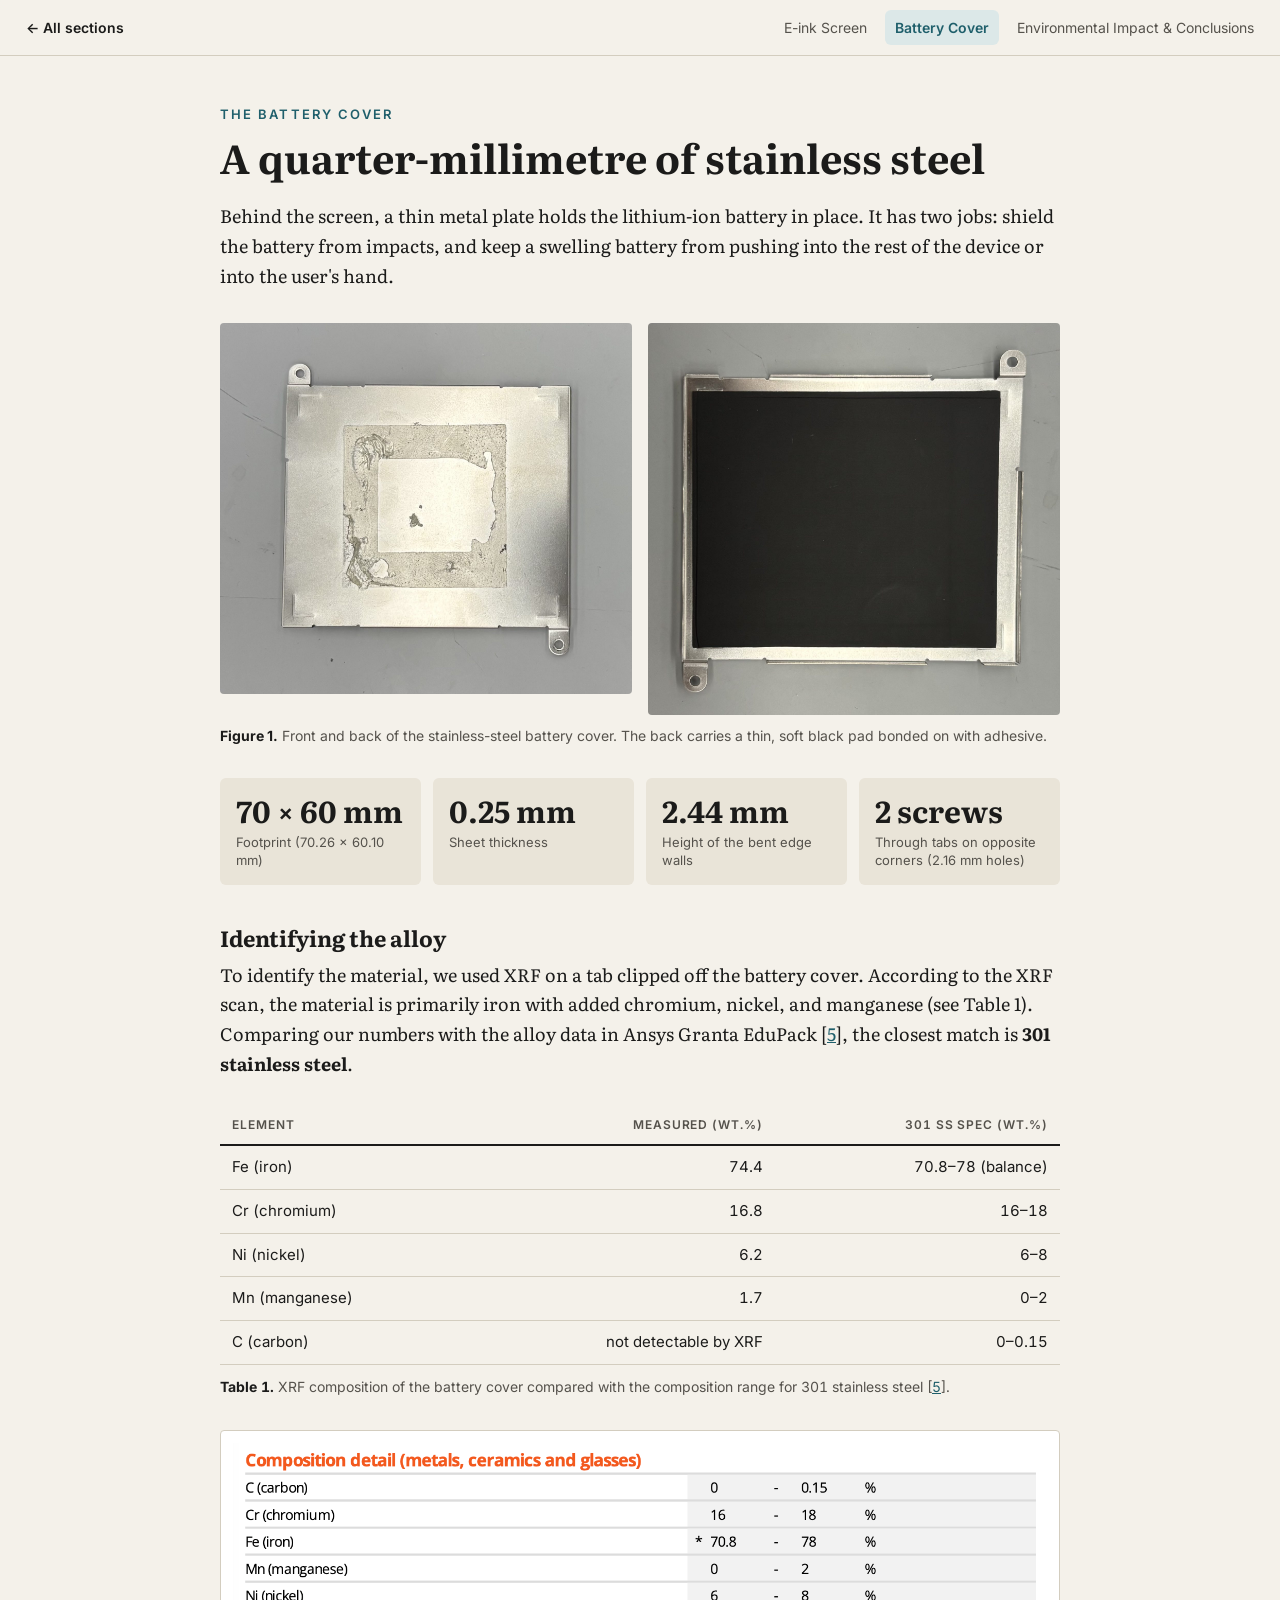
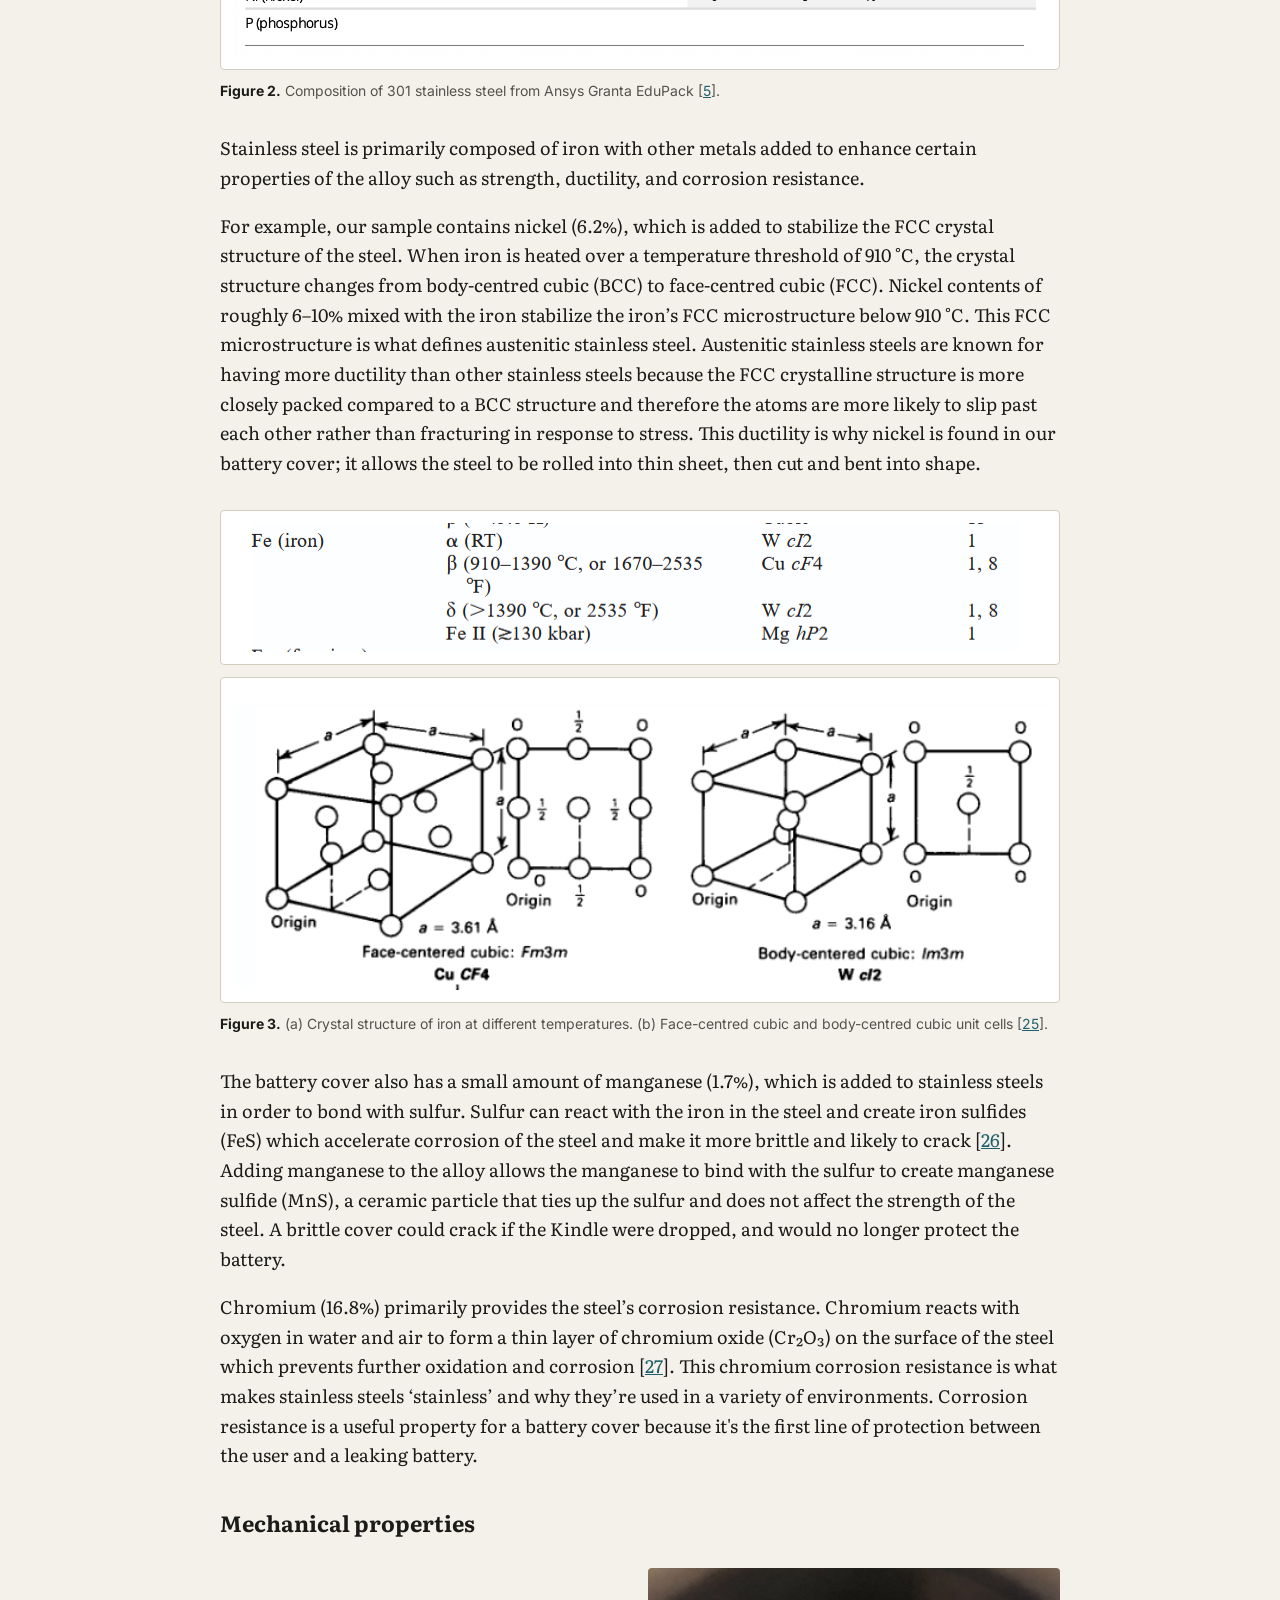
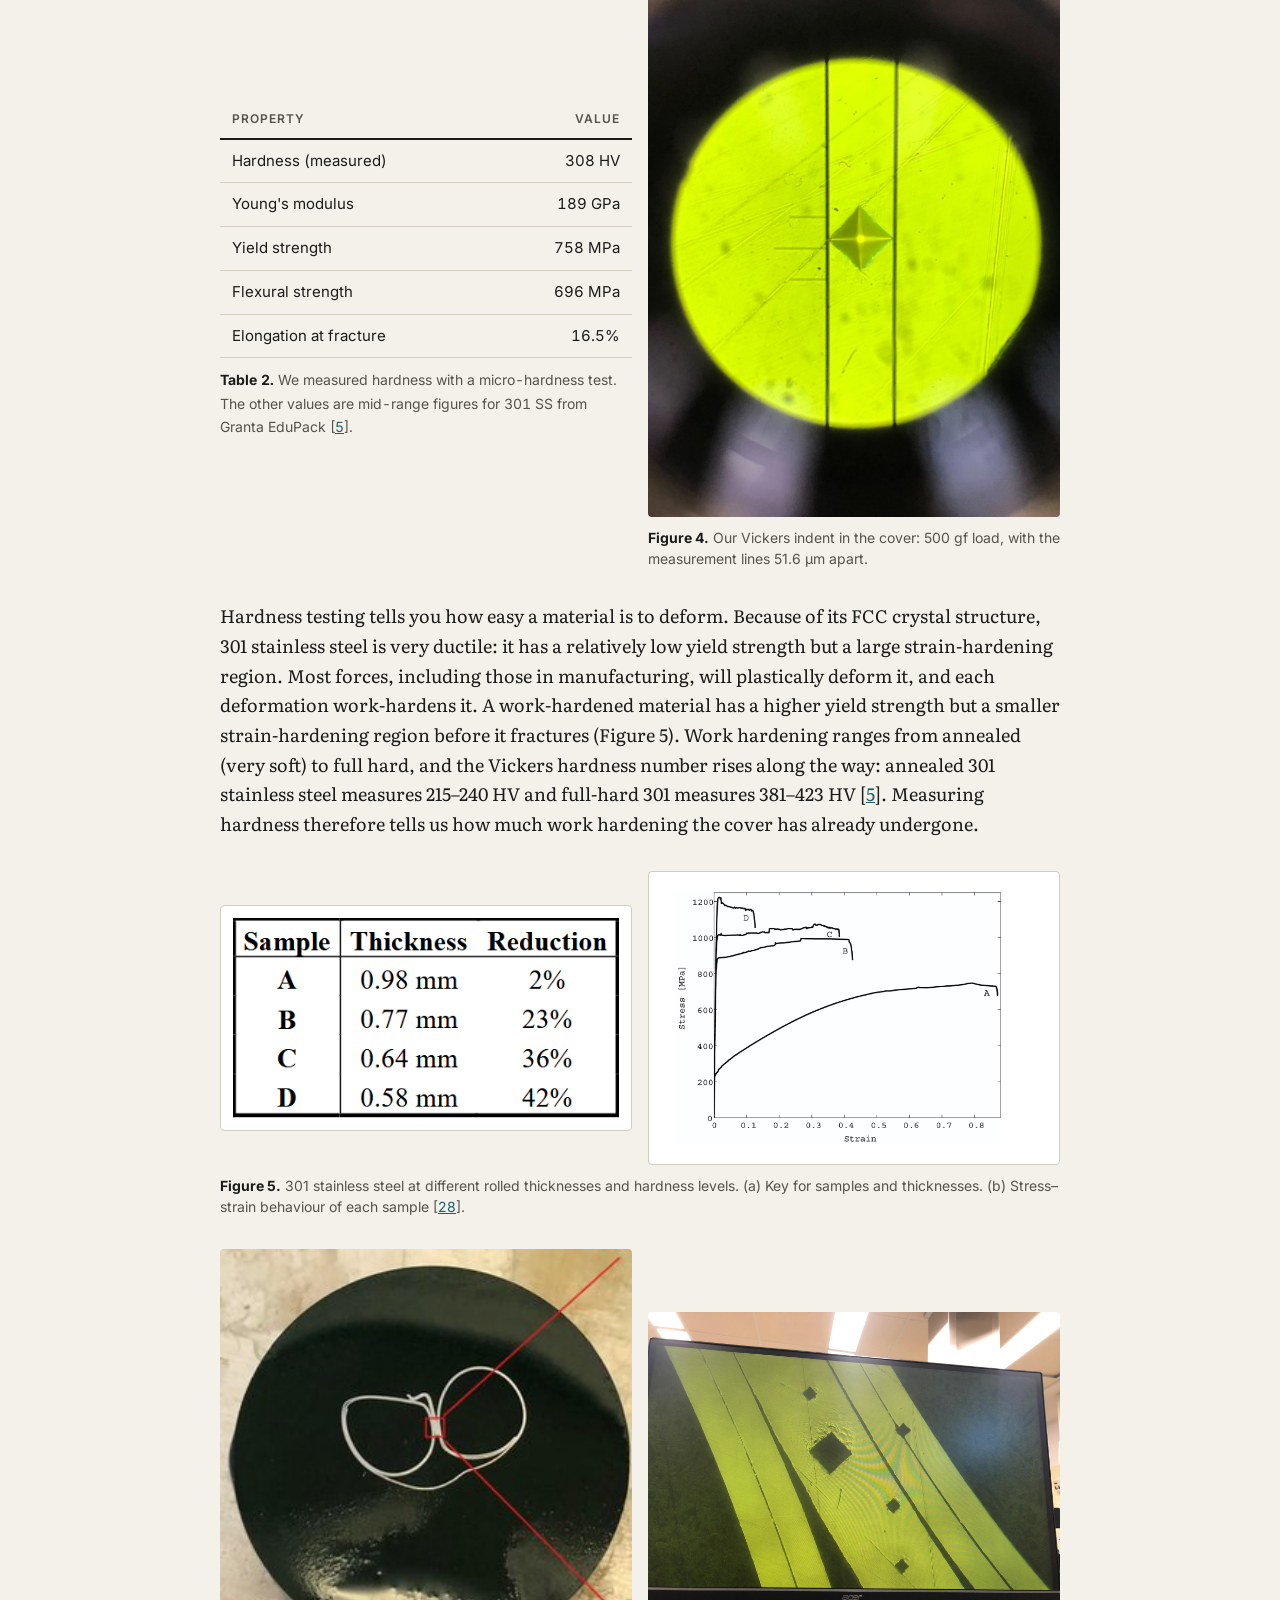
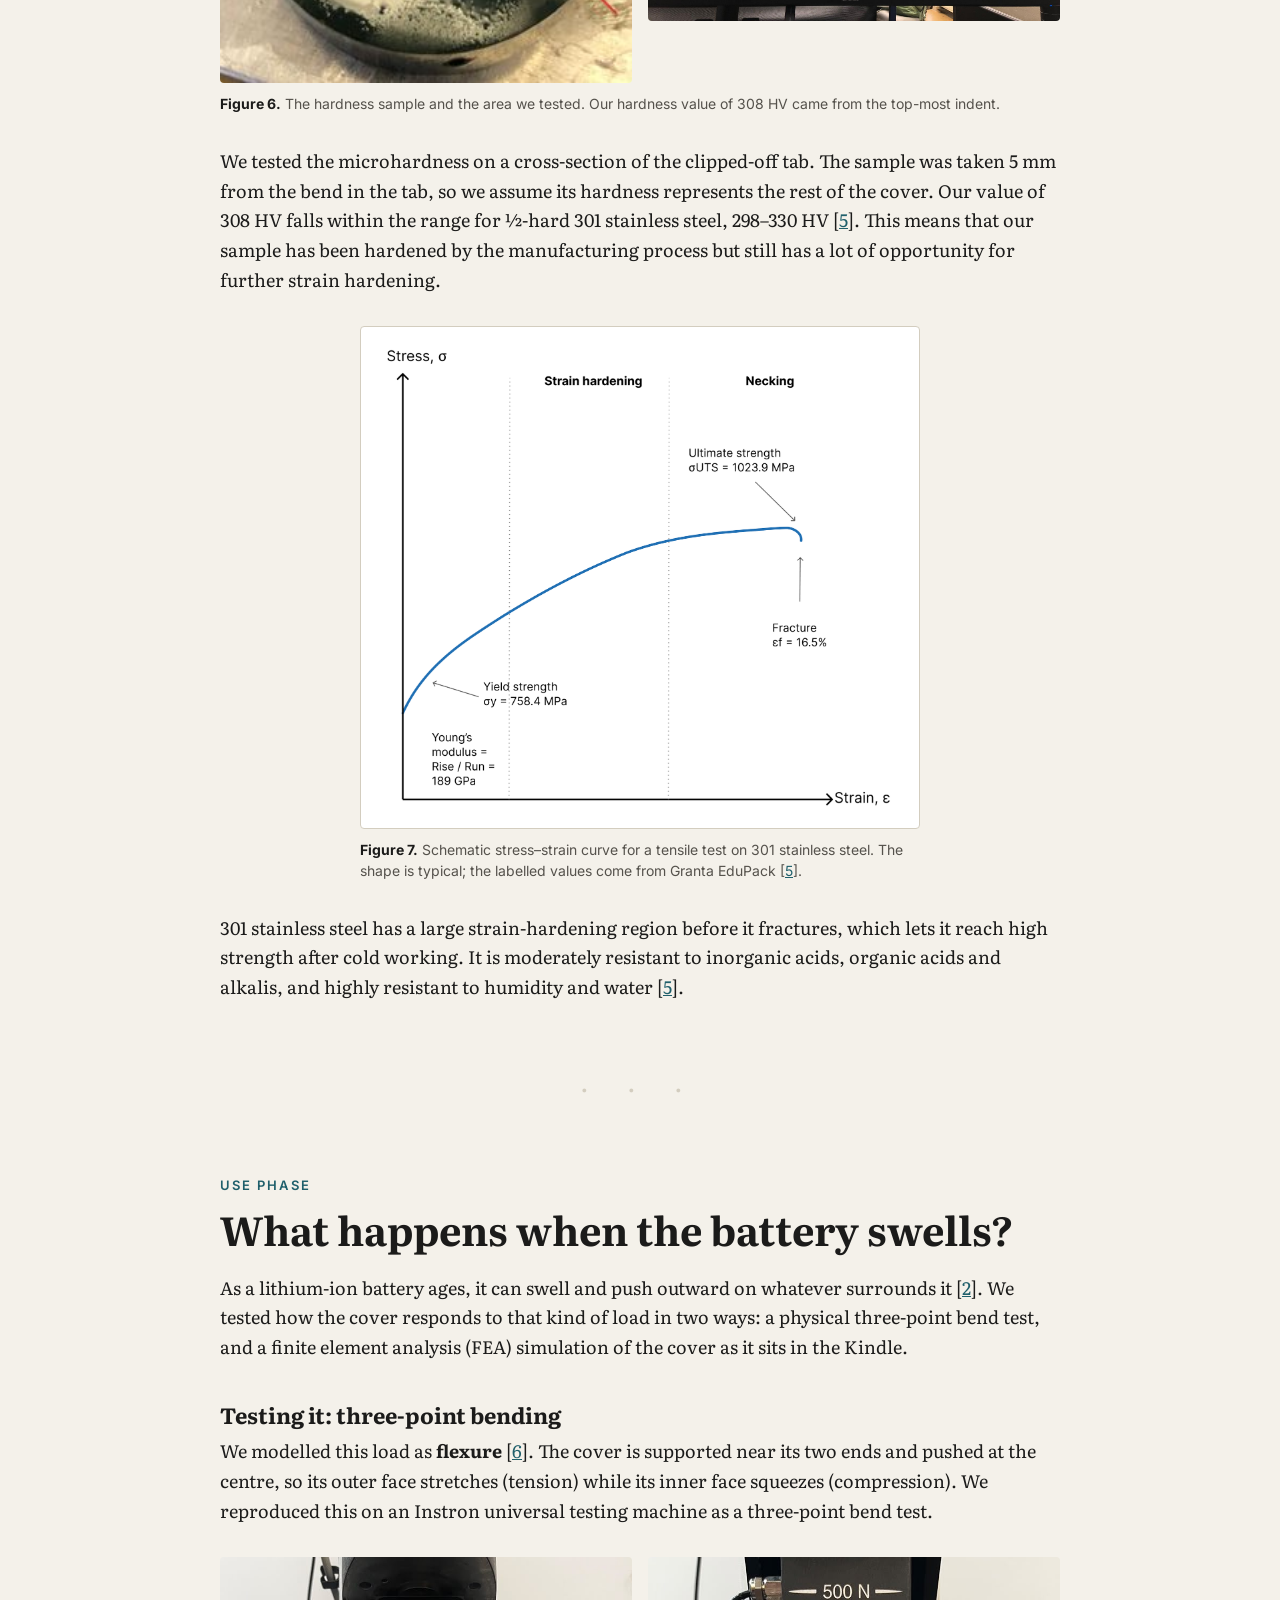
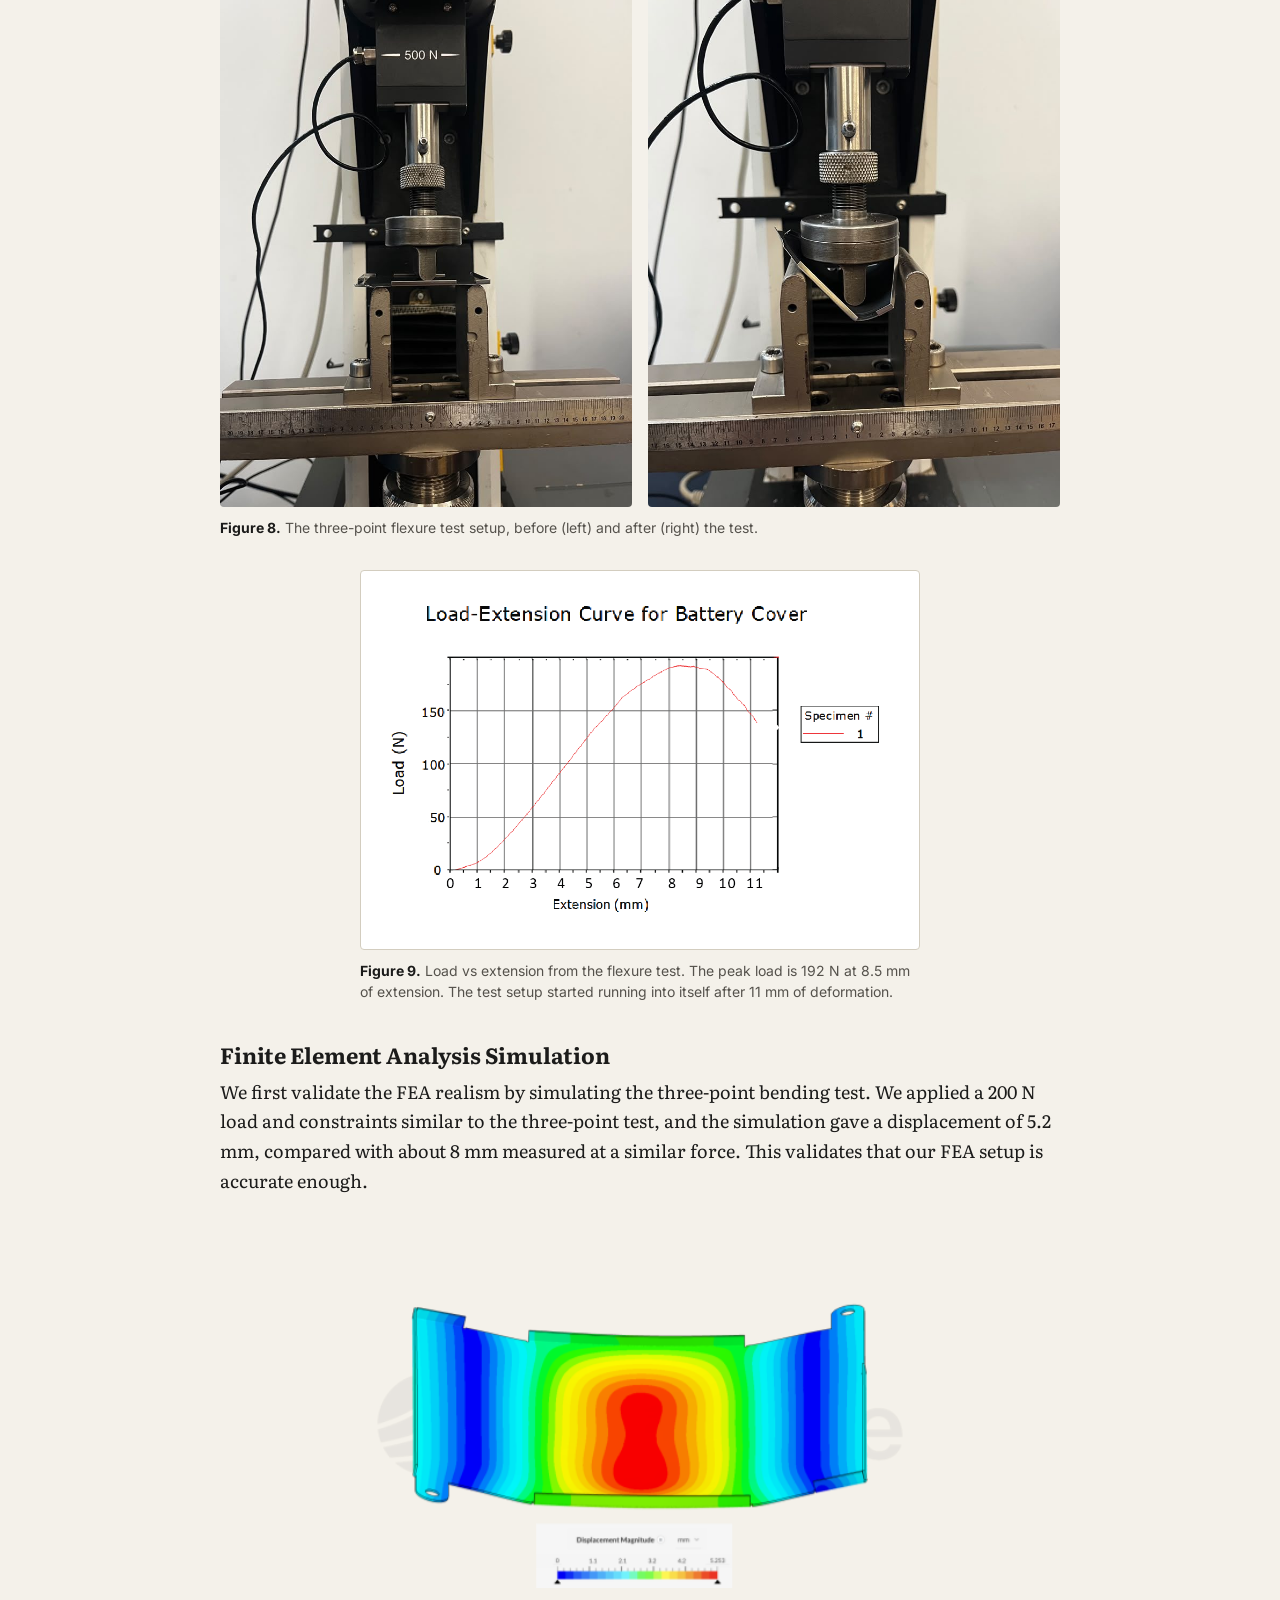
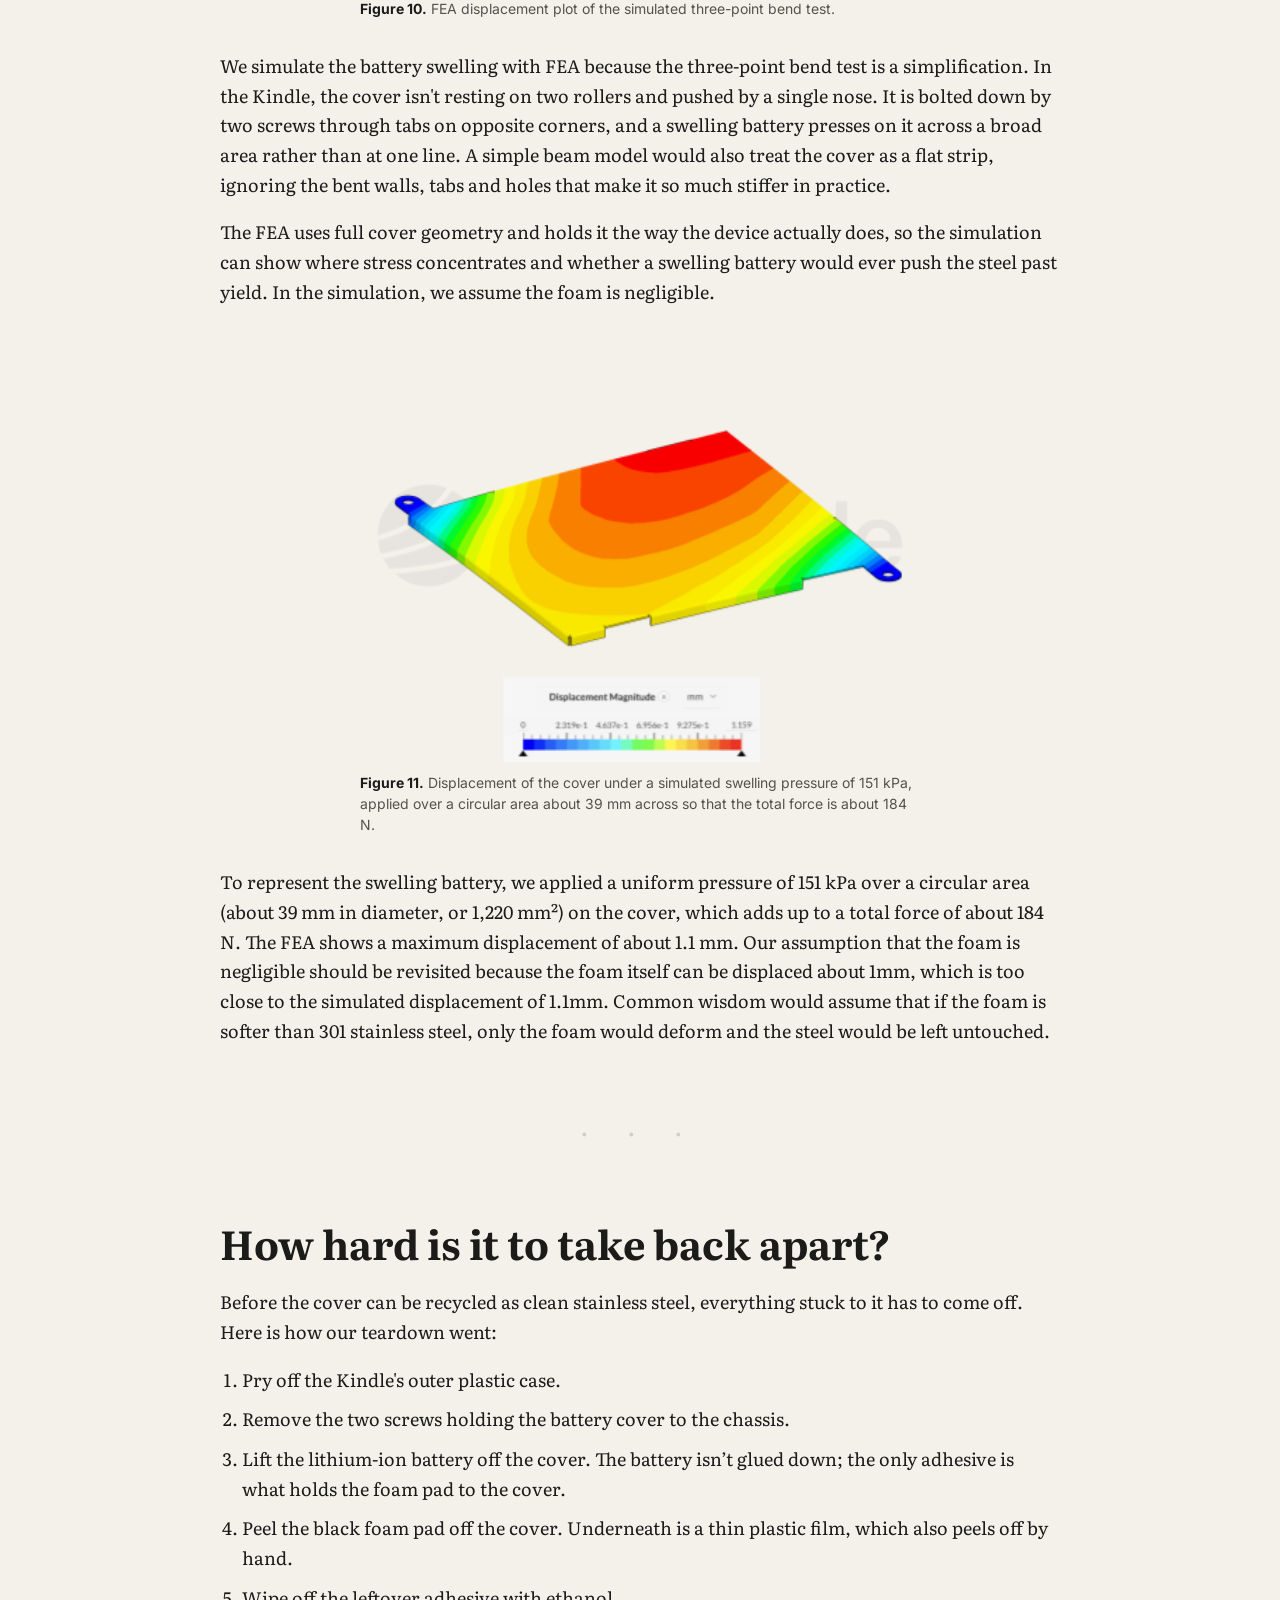
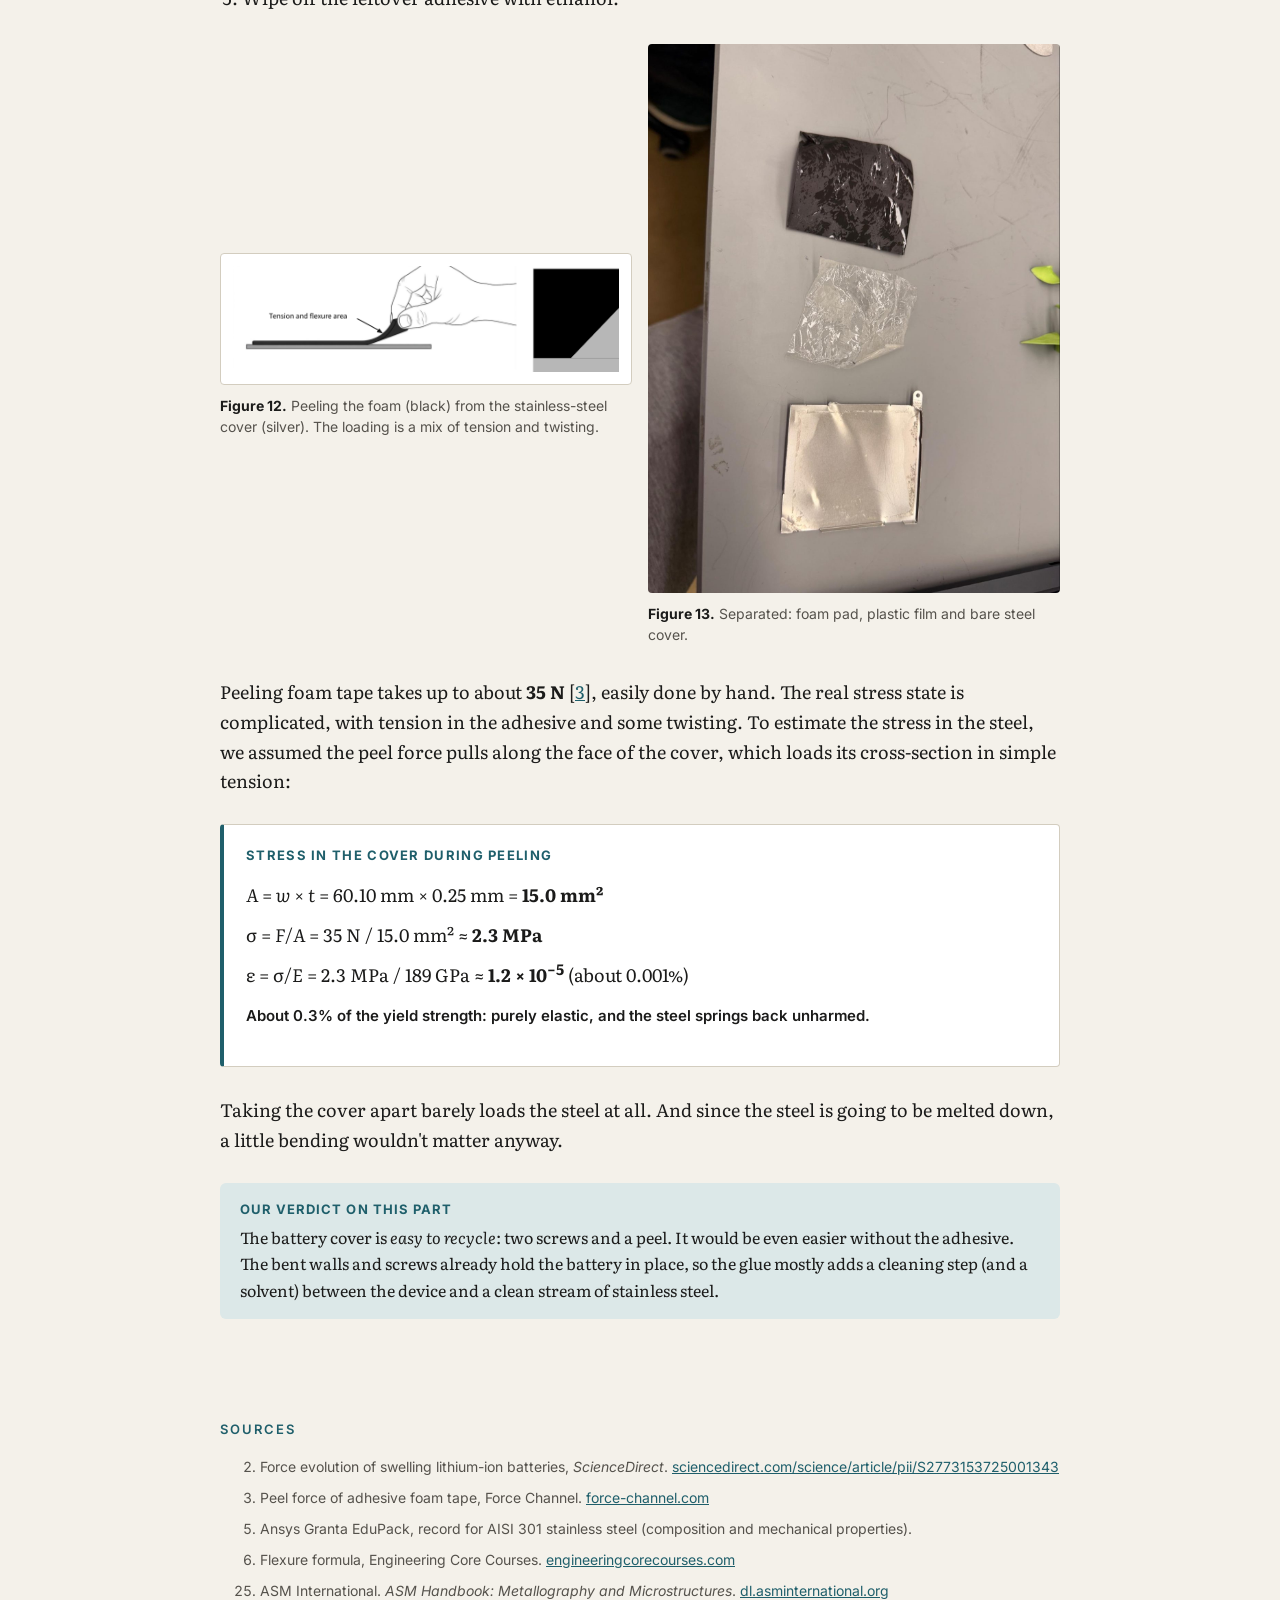
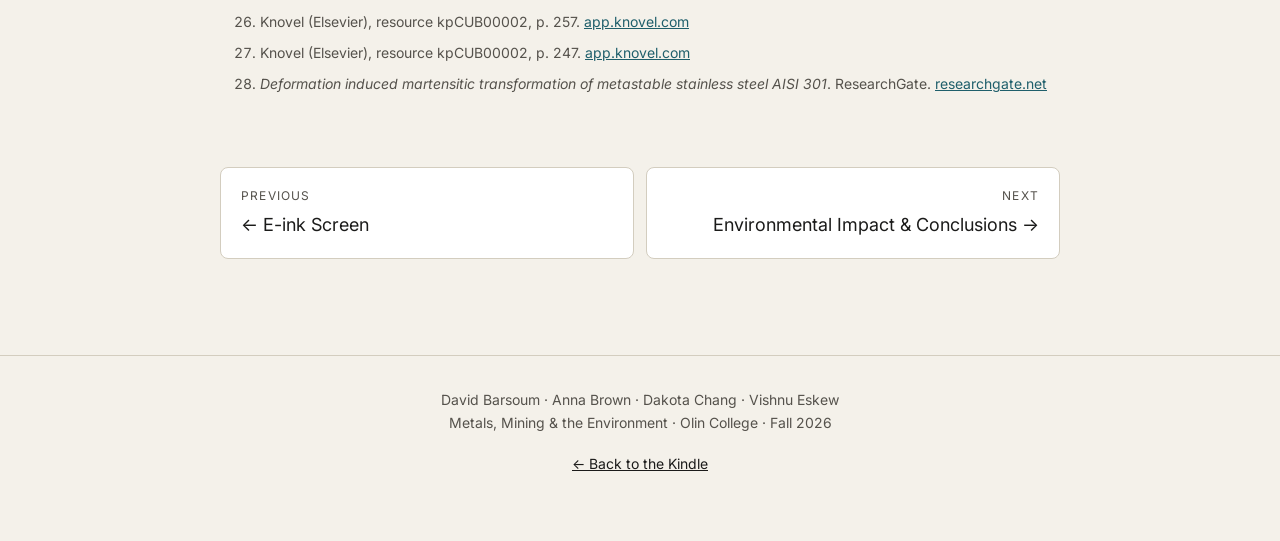
==== commit 23c80600: "Apply rubric review fixes and sync with team doc - Fix wording, captions, units and capitalization a" ====
--- a/battery.html
+++ b/battery.html
@@ -27,7 +27,7 @@
           <img src="Pictures/battery/cover-front.jpg" alt="Bare metal side of the battery cover with adhesive residue in the centre and screw tabs on two corners" loading="lazy">
         </figure>
         <figure>
-          <img src="Pictures/battery/cover-back.jpg" alt="Back of the battery cover with a black rubber-like pad bonded across most of its face" loading="lazy">
+          <img src="Pictures/battery/cover-back.jpg" alt="Back of the battery cover with a black foam pad bonded across most of its face" loading="lazy">
         </figure>
       </div>
       <figcaption><b>Figure 1.</b> Front and back of the stainless-steel battery cover. The back carries a thin, soft black pad bonded on with adhesive.</figcaption></div>
@@ -39,7 +39,7 @@
       </div>
 
       <h3>Identifying the alloy</h3>
-      <p>To identify the material we utilized the XRF on a clipped off tab from the battery cover. According to the XRF scan the material is primarily iron with added chromium, nickel, and manganese (see Table 1). Comparing our numbers with the alloy data in Ansys Granta EduPack, the closest match is <strong>301 stainless steel</strong>.</p>
+      <p>To identify the material, we used XRF on a tab clipped off the battery cover. According to the XRF scan, the material is primarily iron with added chromium, nickel, and manganese (see Table 1). Comparing our numbers with the alloy data in Ansys Granta EduPack [<a href="#source-5">5</a>], the closest match is <strong>301 stainless steel</strong>.</p>
       <div class="table-wrap">
         <table>
           <thead><tr><th>Element</th><th class="num">Measured (wt.%)</th><th class="num">301 SS spec (wt.%)</th></tr></thead>
@@ -50,22 +50,22 @@
             <tr><td>Mn (manganese)</td><td class="num">1.7</td><td class="num">0–2</td></tr>
             <tr><td>C (carbon)</td><td class="num">not detectable by XRF</td><td class="num">0–0.15</td></tr>
           </tbody>
-          <caption><b>Table 1.</b> XRF composition of the battery cover compared with the composition range for 301 stainless steel (Ansys Granta EduPack).</caption>
+          <caption><b>Table 1.</b> XRF composition of the battery cover compared with the composition range for 301 stainless steel [<a href="#source-5">5</a>].</caption>
         </table>
       </div>
       <figure class="framed">
         <img src="Pictures/battery/granta-301-composition.png" alt="Ansys Granta EduPack composition detail for 301 stainless steel: carbon 0–0.15%, chromium 16–18%, iron 70.8–78%, manganese 0–2%, nickel 6–8%" loading="lazy">
-        <figcaption><b>Figure 2:</b> Material Composition of 301 Stainless Steel (Ansys Granta EduPack)</figcaption>
-      </figure>
-      <p>Stainless Steel is primarily composed of iron with other metals added to enhance certain properties of the alloy such as strength, ductility, and corrosion resistance.</p>
-      <p>For example, our sample contains nickel (6.21%), which is added to stabilize the FCC crystal structure of the steel. When iron is heated over a temperature threshold of 910°C the crystal structure changes from body centered cubic (BCC) to face centered cubic (FCC). Nickel contents of roughly 6-10% mixed with the iron stabilizes the iron’s FCC microstructure below 910°C. This FCC microstructure is what defines austenitic stainless steel. Austenitic stainless steels are known for having more ductility than other stainless steels because the FCC crystalline structure is more closely packed compared to a BCC structure and therefore the atoms are more likely to slip past each other rather than fracturing in response to stress. This ductility is why nickel is found in our battery cover; it allows the steel to be rolled out into a thin sheet metal then cut and bent into the shape.</p>
+        <figcaption><b>Figure 2.</b> Composition of 301 stainless steel from Ansys Granta EduPack [<a href="#source-5">5</a>].</figcaption>
+      </figure>
+      <p>Stainless steel is primarily composed of iron with other metals added to enhance certain properties of the alloy such as strength, ductility, and corrosion resistance.</p>
+      <p>For example, our sample contains nickel (6.2%), which is added to stabilize the FCC crystal structure of the steel. When iron is heated over a temperature threshold of 910 °C, the crystal structure changes from body-centred cubic (BCC) to face-centred cubic (FCC). Nickel contents of roughly 6–10% mixed with the iron stabilize the iron’s FCC microstructure below 910 °C. This FCC microstructure is what defines austenitic stainless steel. Austenitic stainless steels are known for having more ductility than other stainless steels because the FCC crystalline structure is more closely packed compared to a BCC structure and therefore the atoms are more likely to slip past each other rather than fracturing in response to stress. This ductility is why nickel is found in our battery cover; it allows the steel to be rolled into thin sheet, then cut and bent into shape.</p>
       <figure class="framed">
         <img src="Pictures/battery/iron-phases-table.png" alt="Table of iron's crystal structures: alpha iron is body-centred cubic at room temperature, beta iron between 910 and 1390 °C is face-centred cubic, delta iron above 1390 °C is body-centred cubic, and Fe II above about 130 kbar is hexagonal" loading="lazy">
         <img src="Pictures/battery/fcc-bcc-unit-cells.png" alt="Unit cell diagrams of face-centred cubic copper (a = 3.61 Å) and body-centred cubic tungsten (a = 3.16 Å) with atom positions" loading="lazy" style="margin-top:12px">
-        <figcaption><b>Figure 3:</b> a) describes the crystal structure of iron at different temperatures b) diagram of the face-centered cubic and body centered cubic crystal structures. [<a href="#source-29">29</a>]</figcaption>
-      </figure>
-      <p>The battery cover also has a small amount of manganese (1.727%) which is added to stainless steels in order to bond with sulfur. Sulfur can react with the iron in the steel and create iron sulfides (FeS) which accelerate corrosion of the steel and make it more brittle and likely to crack. [<a href="#source-30">30</a>] Adding manganese to the alloy allows the manganese to bind with the sulfur to create manganese sulfide (MnS), a ceramic particle that ties up the sulfur and does not affect the strength of the steel. A brittle battery cover means that the cover could crack if the kindle was dropped which wouldn’t protect the battery very well.</p>
-      <p>Chromium (16.75%) primarily acts as corrosion resistance for the steel. Chromium reacts with oxygen in water and air to form a thin layer of chromium oxide (Cr₂O₃) on the surface of the steel which prevents further oxidation and corrosion. [<a href="#source-31">31</a>] This chromium corrosion resistance is what makes stainless steels ‘stainless’ and why they’re used in a variety of environments. Corrosion resistance is a useful property for a battery cover because it's the first line of protection between the user and a leaking battery.</p>
+        <figcaption><b>Figure 3.</b> (a) Crystal structure of iron at different temperatures. (b) Face-centred cubic and body-centred cubic unit cells [<a href="#source-25">25</a>].</figcaption>
+      </figure>
+      <p>The battery cover also has a small amount of manganese (1.7%), which is added to stainless steels in order to bond with sulfur. Sulfur can react with the iron in the steel and create iron sulfides (FeS) which accelerate corrosion of the steel and make it more brittle and likely to crack [<a href="#source-26">26</a>]. Adding manganese to the alloy allows the manganese to bind with the sulfur to create manganese sulfide (MnS), a ceramic particle that ties up the sulfur and does not affect the strength of the steel. A brittle cover could crack if the Kindle were dropped, and would no longer protect the battery.</p>
+      <p>Chromium (16.8%) primarily provides the steel’s corrosion resistance. Chromium reacts with oxygen in water and air to form a thin layer of chromium oxide (Cr₂O₃) on the surface of the steel which prevents further oxidation and corrosion [<a href="#source-27">27</a>]. This chromium corrosion resistance is what makes stainless steels ‘stainless’ and why they’re used in a variety of environments. Corrosion resistance is a useful property for a battery cover because it's the first line of protection between the user and a leaking battery.</p>
 
       <h3>Mechanical properties</h3>
       <div class="pair-wrap"><div class="pair" style="align-items:center">
@@ -79,7 +79,7 @@
               <tr><td>Flexural strength</td><td class="num">696 MPa</td></tr>
               <tr><td>Elongation at fracture</td><td class="num">16.5%</td></tr>
             </tbody>
-            <caption><b>Table 2.</b> We measured hardness with a micro-hardness test. The other values are mid-range figures for 301 SS from Granta EduPack.</caption>
+            <caption><b>Table 2.</b> We measured hardness with a micro-hardness test. The other values are mid-range figures for 301 SS from Granta EduPack [<a href="#source-5">5</a>].</caption>
           </table>
         </div>
         <figure style="margin:0">
@@ -87,7 +87,7 @@
           <figcaption><b>Figure 4.</b> Our Vickers indent in the cover: 500&nbsp;gf load, with the measurement lines 51.6&nbsp;µm apart.</figcaption>
         </figure>
       </div></div>
-      <p>Hardness testing tells you how easy the material is to deform. 301 stainless steel is considered a very ductile material because of its FCC crystal structure and therefore has a very shallow yield strength but a large strain hardening area. This means that most forces will plastically deform the material including the manufacturing of that material. The hardness level in Vickers will tell us how much work hardening that material has already undergone since its formation.</p>
+      <p>Hardness testing tells you how easy a material is to deform. Because of its FCC crystal structure, 301 stainless steel is very ductile: it has a relatively low yield strength but a large strain-hardening region. Most forces, including those in manufacturing, will plastically deform it, and each deformation work-hardens it. A work-hardened material has a higher yield strength but a smaller strain-hardening region before it fractures (Figure 5). Work hardening ranges from annealed (very soft) to full hard, and the Vickers hardness number rises along the way: annealed 301 stainless steel measures 215–240 HV and full-hard 301 measures 381–423 HV [<a href="#source-5">5</a>]. Measuring hardness therefore tells us how much work hardening the cover has already undergone.</p>
       <div class="pair-wrap"><div class="pair" style="align-items:center">
         <figure class="framed">
           <img src="Pictures/battery/rolled-samples-key.png" alt="Key for four 301 stainless steel samples: A 0.98 mm with 2% reduction, B 0.77 mm with 23%, C 0.64 mm with 36%, D 0.58 mm with 42%" loading="lazy">
@@ -96,8 +96,7 @@
           <img src="Pictures/battery/rolled-samples-stress-strain.png" alt="Stress-strain curves for samples A to D: sample A yields near 250 MPa and stretches to about 0.85 strain, while the more heavily rolled samples B, C and D yield near 900 to 1200 MPa and fracture below 0.45 strain" loading="lazy">
         </figure>
       </div>
-      <figcaption><b>Figure 5:</b> 301 Stainless Steel at different rolled thicknesses and hardness levels. a) key for samples and thicknesses b) stress-strain behavior for each sample [<a href="#source-32">32</a>]</figcaption></div>
-      <p>The hardness testing will tell us about how much work hardening the metal has undergone since it was created. When a material work hardens it will have a higher yield strength but a smaller work hardening area before fracturing (Figure 5). Work hardening ranges from annealed, or very soft, to full hard. As a material becomes more work hardened it will have a larger vickers hardness number: annealed 301 stainless steel has a hardness from 215-240HV and full hard stainless steel has a hardness from 381-423HV (Ansys Granta EduPack).</p>
+      <figcaption><b>Figure 5.</b> 301 stainless steel at different rolled thicknesses and hardness levels. (a) Key for samples and thicknesses. (b) Stress–strain behaviour of each sample [<a href="#source-28">28</a>].</figcaption></div>
       <div class="pair-wrap"><div class="pair" style="align-items:center">
         <figure>
           <img src="Pictures/battery/hardness-mount.jpg" alt="Black epoxy puck holding the cross-sectioned battery cover tab, with the tested area marked in red" loading="lazy">
@@ -106,13 +105,13 @@
           <img src="Pictures/battery/hardness-indents.jpg" alt="Monitor showing a microscope view of the polished tab cross-section with a row of diamond-shaped Vickers indents" loading="lazy">
         </figure>
       </div>
-      <figcaption><b>Figure 6:</b> Images of hardness testing sample and area of testing. Our hardness value of 308HV was from the top-most diamond</figcaption></div>
-      <p>We tested the microhardness on a cross section of the clipped off tab from the battery cover. The sample was taken 5mm from the bend in the tab so we will assume that the number from this sample is indicative of the hardness of the rest of the battery cover. From our hardness number of 308HV, our sample is within the range of ½ hardened 301 stainless steel, 298-330HV (Ansys Granta EduPack). This means that our sample has been hardened by the manufacturing process but still has a lot of opportunity for further strain hardening.</p>
+      <figcaption><b>Figure 6.</b> The hardness sample and the area we tested. Our hardness value of 308 HV came from the top-most indent.</figcaption></div>
+      <p>We tested the microhardness on a cross-section of the clipped-off tab. The sample was taken 5 mm from the bend in the tab, so we assume its hardness represents the rest of the cover. Our value of 308 HV falls within the range for ½-hard 301 stainless steel, 298–330 HV [<a href="#source-5">5</a>]. This means that our sample has been hardened by the manufacturing process but still has a lot of opportunity for further strain hardening.</p>
       <figure class="framed narrow">
         <img src="Pictures/battery/stress-strain-301.png" alt="Schematic stress-strain curve rising from a yield strength of 758.4 MPa through a long strain-hardening region to an ultimate strength of 1023.9 MPa, then fracturing at 16.5% strain" loading="lazy">
-        <figcaption><b>Figure 7:</b> A schematic stress-strain curve of a tensile test on 301 stainless steel. The stress-strain shape follows the typical shape, but specific values are filled in.</figcaption>
-      </figure>
-      <p>301 stainless steel is characterized by having a large work hardening area before it fractures. This allows it to have a high strength after cold working. 301 stainless steel is also moderately corrosion resistant to Inorganic acids, organic acids, and alkalis (Ansys Granta EduPack). It has excellent corrosion resistance to humidity and water (Ansys Granta EduPack).</p>
+        <figcaption><b>Figure 7.</b> Schematic stress–strain curve for a tensile test on 301 stainless steel. The shape is typical; the labelled values come from Granta EduPack [<a href="#source-5">5</a>].</figcaption>
+      </figure>
+      <p>301 stainless steel has a large strain-hardening region before it fractures, which lets it reach high strength after cold working. It is moderately resistant to inorganic acids, organic acids and alkalis, and highly resistant to humidity and water [<a href="#source-5">5</a>].</p>
     </section>
 
     <hr class="chapter">
@@ -120,8 +119,9 @@
     <section id="use-phase">
       <p class="kicker">Use phase</p>
       <h2>What happens when the battery swells?</h2>
+      <p>As a lithium-ion battery ages, it can swell and push outward on whatever surrounds it [<a href="#source-2">2</a>]. We tested how the cover responds to that kind of load in two ways: a physical three-point bend test, and a finite element analysis (FEA) simulation of the cover as it sits in the Kindle.</p>
       <h3>Testing it: three-point bending</h3>
-      <p>We modelled this load as <strong>flexure</strong>. The cover is supported near its two ends and pushed at the centre, so its outer face stretches (tension) while its inner face squeezes (compression). We reproduced this on an Instron universal testing machine as a three-point bend test.</p>
+      <p>We modelled this load as <strong>flexure</strong> [<a href="#source-6">6</a>]. The cover is supported near its two ends and pushed at the centre, so its outer face stretches (tension) while its inner face squeezes (compression). We reproduced this on an Instron universal testing machine as a three-point bend test.</p>
       <div class="pair-wrap"><div class="pair">
         <figure>
           <img src="Pictures/battery/instron-setup.jpg" alt="Instron testing machine with a 500 N load cell and the battery cover in a three-point bending fixture before the test" loading="lazy">
@@ -130,25 +130,25 @@
           <img src="Pictures/battery/instron-after.jpg" alt="The same three-point bending fixture after the test, with the loading nose pressed down into the bent battery cover" loading="lazy">
         </figure>
       </div>
-      <figcaption><b>Figure 8.</b> Experimental setup of 3pt flexure test before and after test</figcaption></div>
+      <figcaption><b>Figure 8.</b> The three-point flexure test setup, before (left) and after (right) the test.</figcaption></div>
       <figure class="framed narrow">
         <img src="Pictures/battery/load-extension-flipped.png" alt="Load-extension curve for the battery cover: load rises from zero to a peak of about 190 N near 8.5 mm of extension, then falls to about 140 N at 11 mm" loading="lazy">
-        <figcaption><b>Figure 9:</b> Extension vs Load flexure test results. Testing setup started running into itself after 11mm of deformation</figcaption>
+        <figcaption><b>Figure 9.</b> Load vs extension from the flexure test. The peak load is 192 N at 8.5 mm of extension. The test setup started running into itself after 11 mm of deformation.</figcaption>
       </figure>
 
       <h3>Finite Element Analysis Simulation</h3>
-      <p>We first validate the FEA realism by simulating the three-point bending test. We create a load with 200N of force and constraints similar to the three-point test, and we achieve similar values with simulated displacement of 5.2mm in comparison to actual displacement of ~8mm at a similar force value. This validates that our FEA setup is accurate enough.</p>
+      <p>We first validate the FEA realism by simulating the three-point bending test. We applied a 200 N load and constraints similar to the three-point test, and the simulation gave a displacement of 5.2 mm, compared with about 8 mm measured at a similar force. This validates that our FEA setup is accurate enough.</p>
       <figure class="narrow">
         <img src="Pictures/battery/fea-three-point.png" alt="FEA displacement plot of the battery cover in three-point bending, with the largest displacement (red) at the centre and the least (blue) at the supported ends" loading="lazy">
-        <figcaption><b>Figure 10:</b> FEA of three-point-test.</figcaption>
+        <figcaption><b>Figure 10.</b> FEA displacement plot of the simulated three-point bend test.</figcaption>
       </figure>
       <p>We simulate the battery swelling with FEA because the three-point bend test is a simplification. In the Kindle, the cover isn't resting on two rollers and pushed by a single nose. It is bolted down by two screws through tabs on opposite corners, and a swelling battery presses on it across a broad area rather than at one line. A simple beam model would also treat the cover as a flat strip, ignoring the bent walls, tabs and holes that make it so much stiffer in practice.</p>
       <p>The FEA uses full cover geometry and holds it the way the device actually does, so the simulation can show where stress concentrates and whether a swelling battery would ever push the steel past yield. In the simulation, we assume the foam is negligible.</p>
       <figure class="narrow">
         <img src="Pictures/battery/fea-swelling.png" alt="FEA displacement plot of the full battery cover held at its two corner screw tabs under a uniform swelling pressure, with displacement greatest (red) toward the far corner" loading="lazy">
-        <figcaption><b>Figure 11:</b> Displacement magnitude graph of the specimen applied with a load of 151080 Pa or approximately 184.22 N of force.</figcaption>
-      </figure>
-      <p>FEA results show a maximum displacement of approximately 1.1 mm for the battery swelling with a force of 184.22N. Our assumption that the foam is negligible should be re-visited because the foam itself can be displaced about 1mm, which is too close to the simulated displacement of 1.1mm. Common wisdom would assume that if the foam is softer than 301 stainless steel, only the foam would deform and the steel would be left untouched.</p>
+        <figcaption><b>Figure 11.</b> Displacement of the cover under a simulated swelling pressure of 151 kPa, applied over a circular area about 39 mm across so that the total force is about 184 N.</figcaption>
+      </figure>
+      <p>To represent the swelling battery, we applied a uniform pressure of 151 kPa over a circular area (about 39 mm in diameter, or 1,220 mm²) on the cover, which adds up to a total force of about 184 N. The FEA shows a maximum displacement of about 1.1 mm. Our assumption that the foam is negligible should be revisited because the foam itself can be displaced about 1mm, which is too close to the simulated displacement of 1.1mm. Common wisdom would assume that if the foam is softer than 301 stainless steel, only the foam would deform and the steel would be left untouched.</p>
     </section>
 
     <hr class="chapter">
@@ -159,7 +159,7 @@
       <ol class="steps">
         <li>Pry off the Kindle's outer plastic case.</li>
         <li>Remove the two screws holding the battery cover to the chassis.</li>
-        <li>Separate the lithium-ion battery from the cover, which it is bonded to with adhesive.</li>
+        <li>Lift the lithium-ion battery off the cover. The battery isn’t glued down; the only adhesive is what holds the foam pad to the cover.</li>
         <li>Peel the black foam pad off the cover. Underneath is a thin plastic film, which also peels off by hand.</li>
         <li>Wipe off the leftover adhesive with ethanol.</li>
       </ol>
@@ -173,7 +173,7 @@
           <figcaption><b>Figure 13.</b> Separated: foam pad, plastic film and bare steel cover.</figcaption>
         </figure>
       </div></div>
-      <p>Peeling foam tape takes up to about <strong>35&nbsp;N</strong> [3], easily done by hand. The real stress state is complicated, with tension in the adhesive and some twisting. To estimate the stress in the steel, we assumed the peel force pulls along the face of the cover, which loads its cross-section in simple tension:</p>
+      <p>Peeling foam tape takes up to about <strong>35&nbsp;N</strong> [<a href="#source-3">3</a>], easily done by hand. The real stress state is complicated, with tension in the adhesive and some twisting. To estimate the stress in the steel, we assumed the peel force pulls along the face of the cover, which loads its cross-section in simple tension:</p>
       <div class="calc">
         <h4>Stress in the cover during peeling</h4>
         <div class="eq"><var>A</var> = <var>w</var> × <var>t</var> = 60.10 mm × 0.25 mm = <b>15.0 mm²</b></div>
@@ -192,12 +192,14 @@
     <section id="sources">
       <p class="kicker">Sources</p>
       <ol class="sources">
-        <li value="3">Peel force of adhesive foam tape, Force Channel. <a href="https://force-channel.com/en/post_2696/">force-channel.com</a></li>
-        <li value="6">Ansys Granta EduPack, record for AISI 301 stainless steel (composition and mechanical properties).</li>
-        <li id="source-29" value="29">ASM International. <i>ASM Handbook: Metallography and Microstructures</i>. <a href="https://dl.asminternational.org/handbooks/edited-volume/38/Metallography-and-Microstructures">dl.asminternational.org</a></li>
-        <li id="source-30" value="30">Knovel (Elsevier), resource kpCUB00002, p. 257. <a href="https://app.knovel.com/kn/resources/kpCUB00002/toc">app.knovel.com</a></li>
-        <li id="source-31" value="31">Knovel (Elsevier), resource kpCUB00002, p. 247. <a href="https://app.knovel.com/kn/resources/kpCUB00002/toc">app.knovel.com</a></li>
-        <li id="source-32" value="32"><i>Deformation induced martensitic transformation of metastable stainless steel AISI 301</i>. ResearchGate. <a href="https://www.researchgate.net/publication/228624267_Deformation_induced_martensitic_transformation_of_metastable_stainless_steel_AISI_301">researchgate.net</a></li>
+        <li id="source-2" value="2">Force evolution of swelling lithium-ion batteries, <i>ScienceDirect</i>. <a href="https://www.sciencedirect.com/science/article/pii/S2773153725001343">sciencedirect.com/science/article/pii/S2773153725001343</a></li>
+        <li id="source-3" value="3">Peel force of adhesive foam tape, Force Channel. <a href="https://force-channel.com/en/post_2696/">force-channel.com</a></li>
+        <li id="source-5" value="5">Ansys Granta EduPack, record for AISI 301 stainless steel (composition and mechanical properties).</li>
+        <li id="source-6" value="6">Flexure formula, Engineering Core Courses. <a href="http://www.engineeringcorecourses.com/solidmechanics1/C4-bending/C4.2-flexure-formula/theory/">engineeringcorecourses.com</a></li>
+        <li id="source-25" value="25">ASM International. <i>ASM Handbook: Metallography and Microstructures</i>. <a href="https://dl.asminternational.org/handbooks/edited-volume/38/Metallography-and-Microstructures">dl.asminternational.org</a></li>
+        <li id="source-26" value="26">Knovel (Elsevier), resource kpCUB00002, p. 257. <a href="https://app.knovel.com/kn/resources/kpCUB00002/toc">app.knovel.com</a></li>
+        <li id="source-27" value="27">Knovel (Elsevier), resource kpCUB00002, p. 247. <a href="https://app.knovel.com/kn/resources/kpCUB00002/toc">app.knovel.com</a></li>
+        <li id="source-28" value="28"><i>Deformation induced martensitic transformation of metastable stainless steel AISI 301</i>. ResearchGate. <a href="https://www.researchgate.net/publication/228624267_Deformation_induced_martensitic_transformation_of_metastable_stainless_steel_AISI_301">researchgate.net</a></li>
       </ol>
     </section>
     <nav class="page-end" aria-label="More sections">
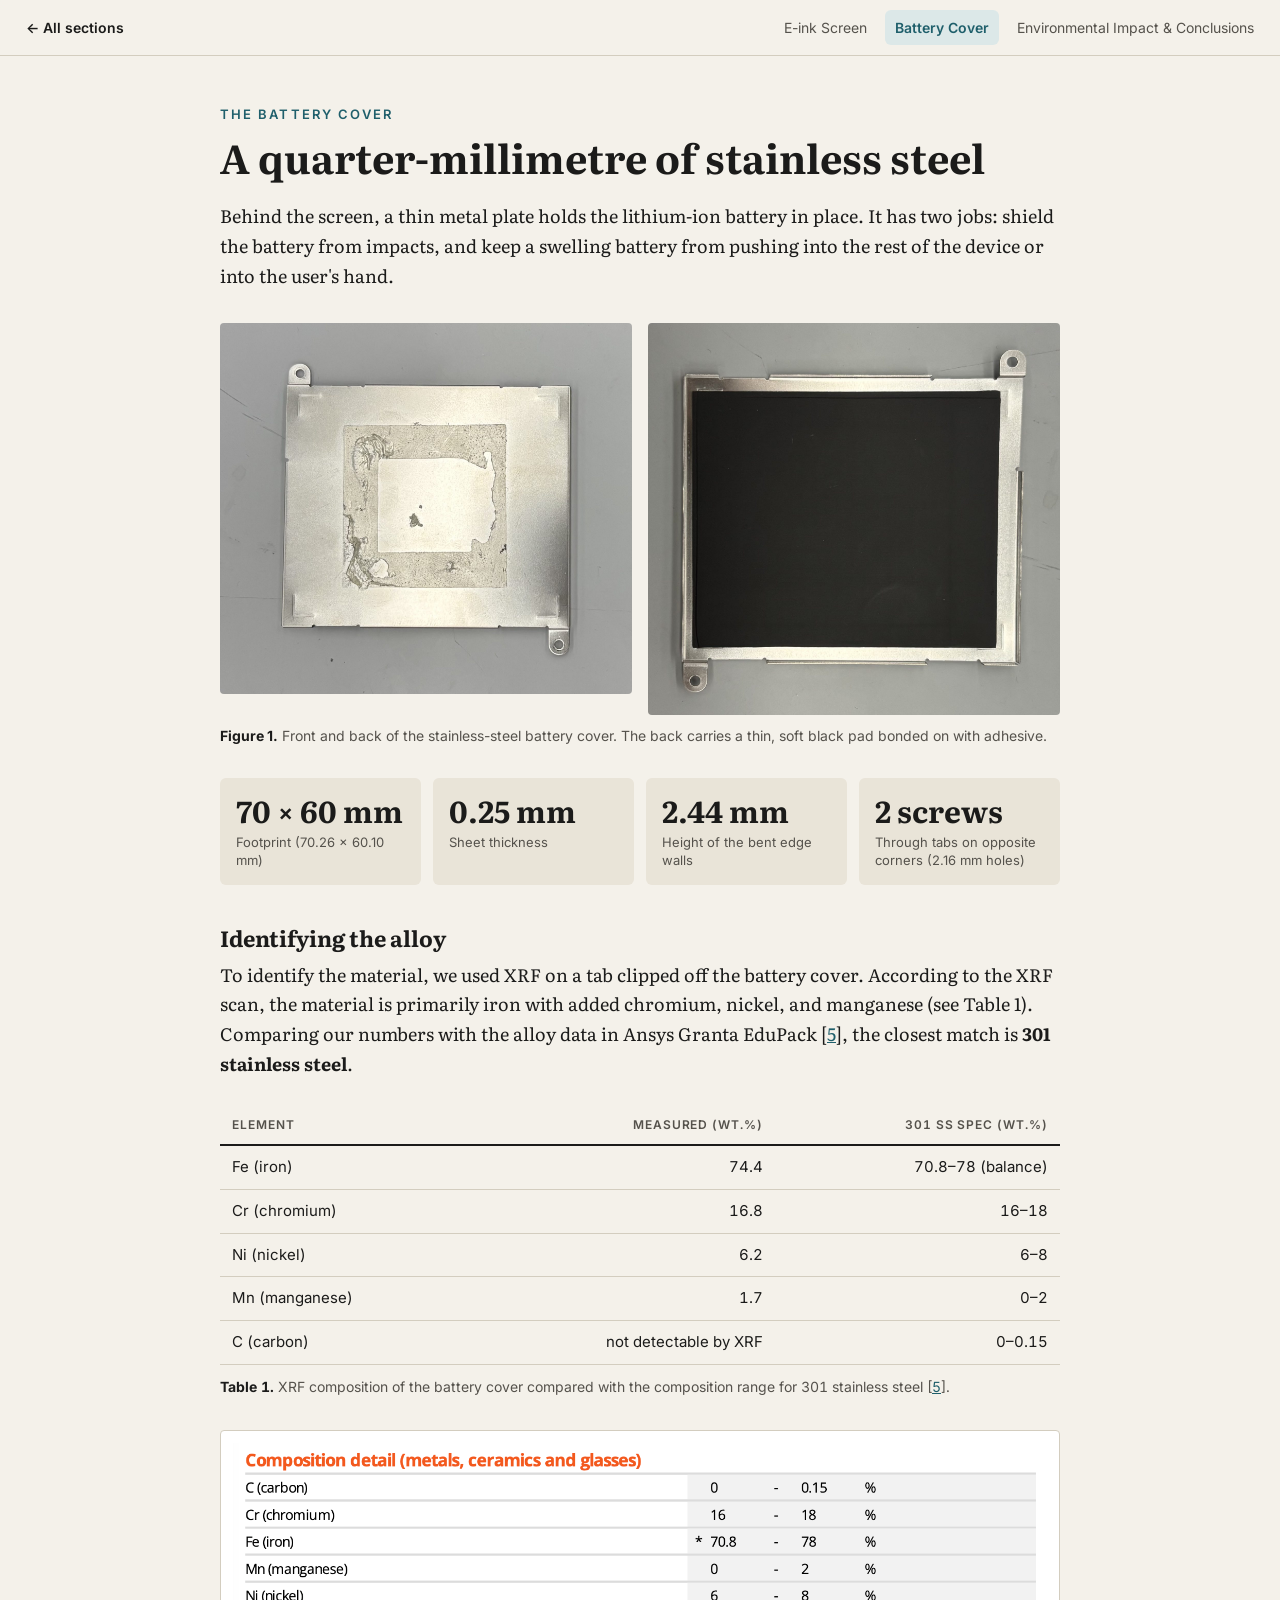
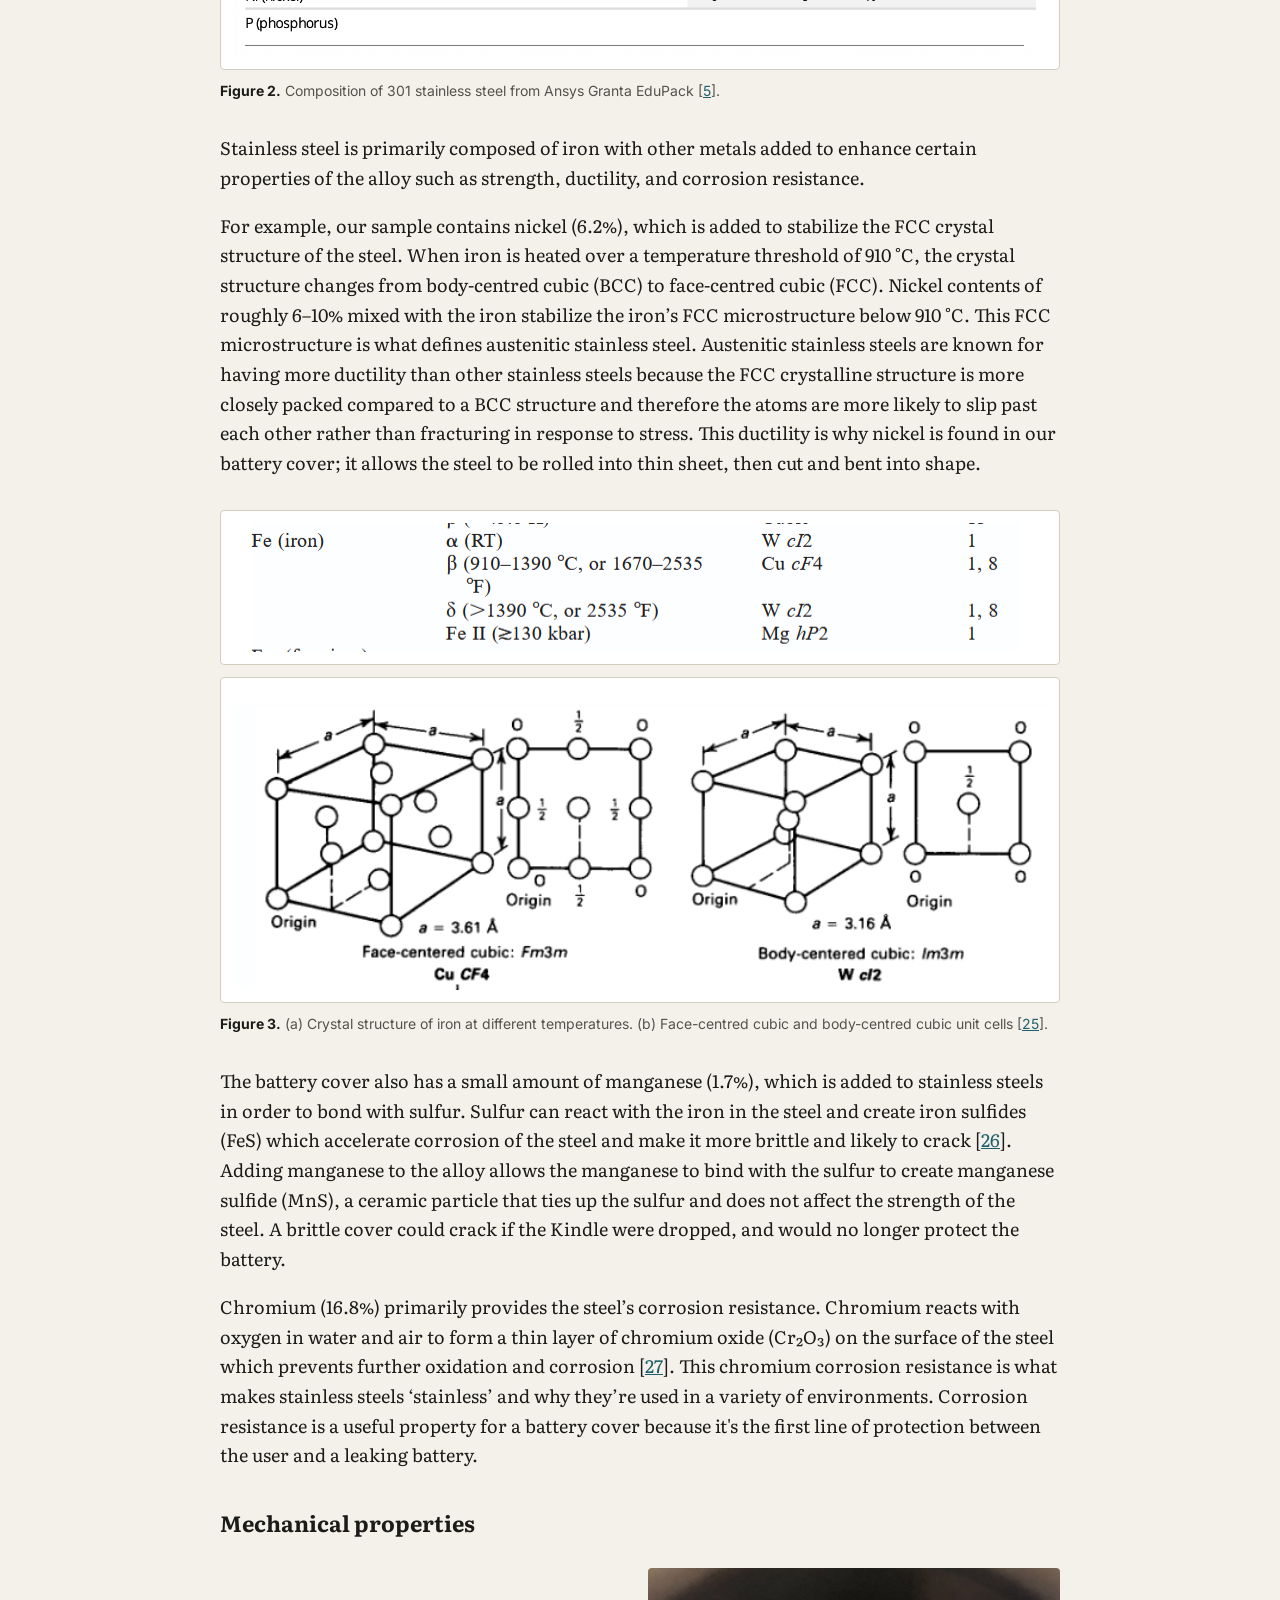
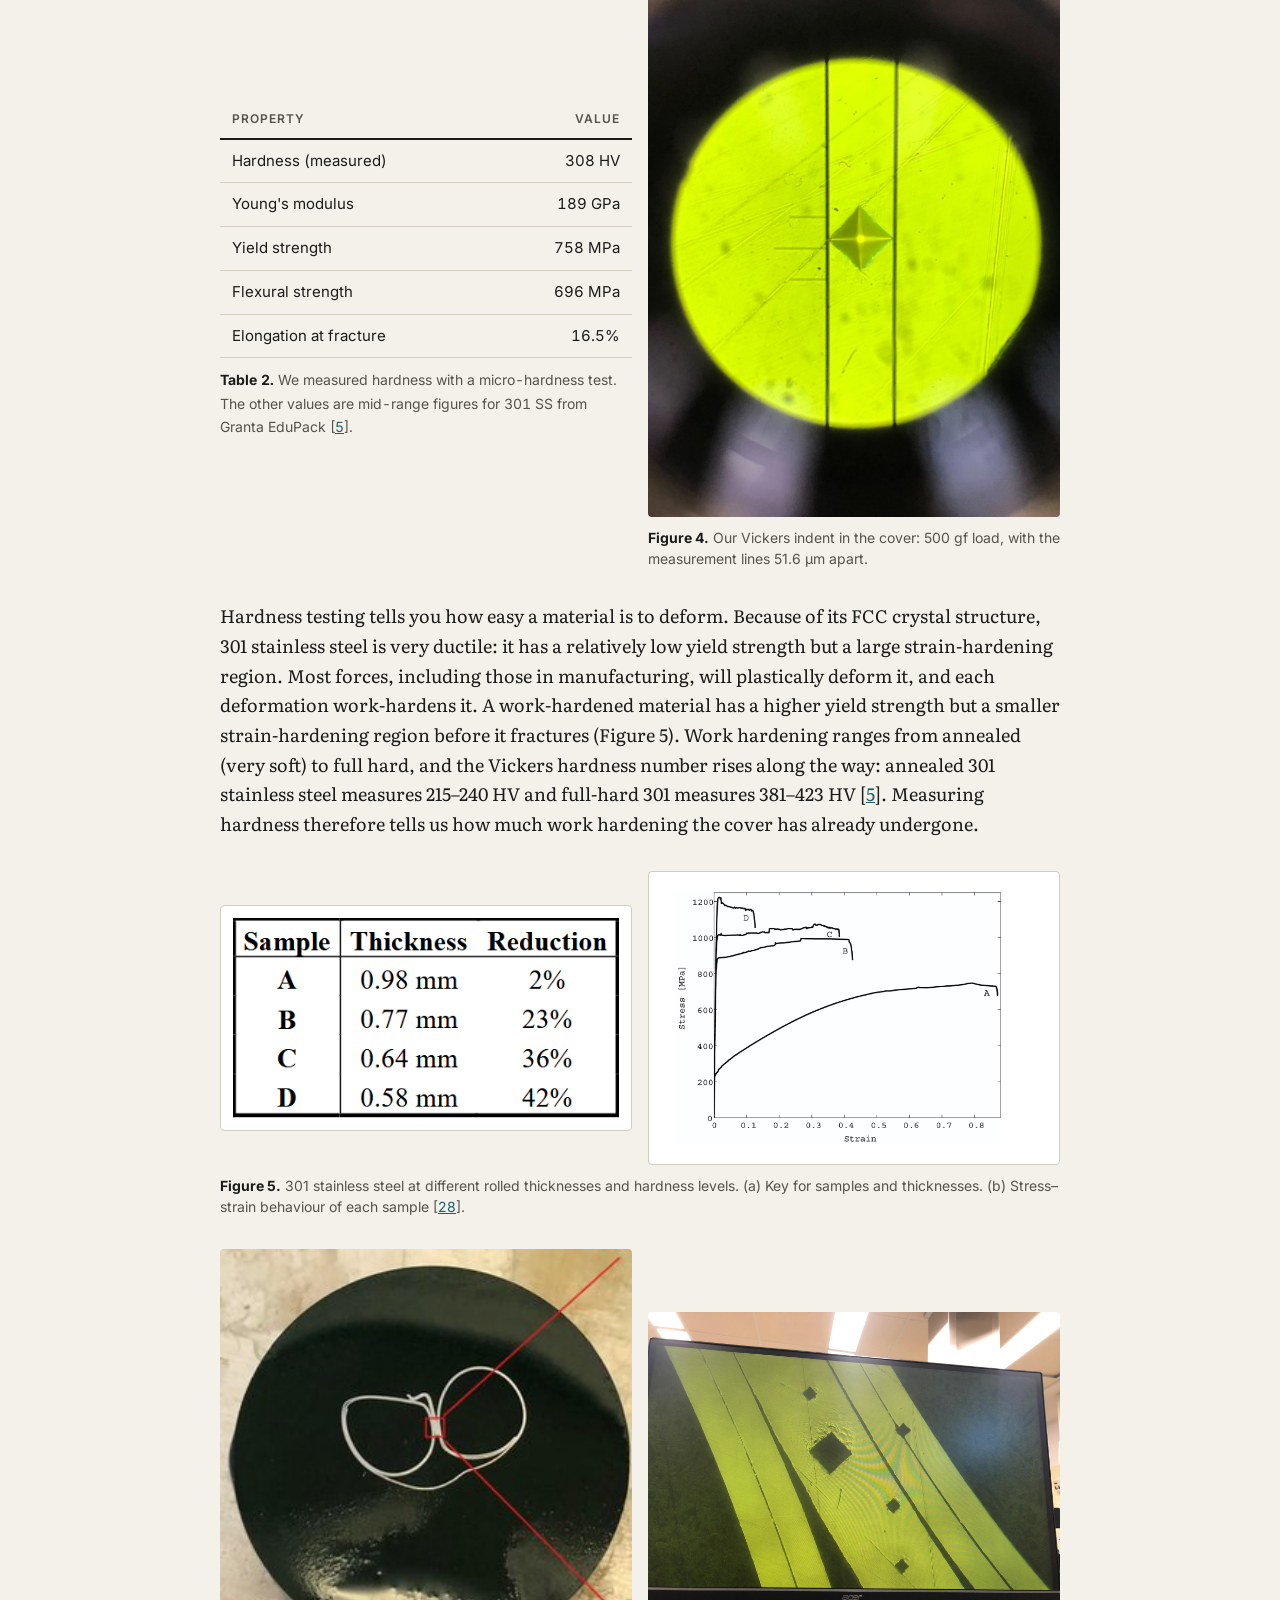
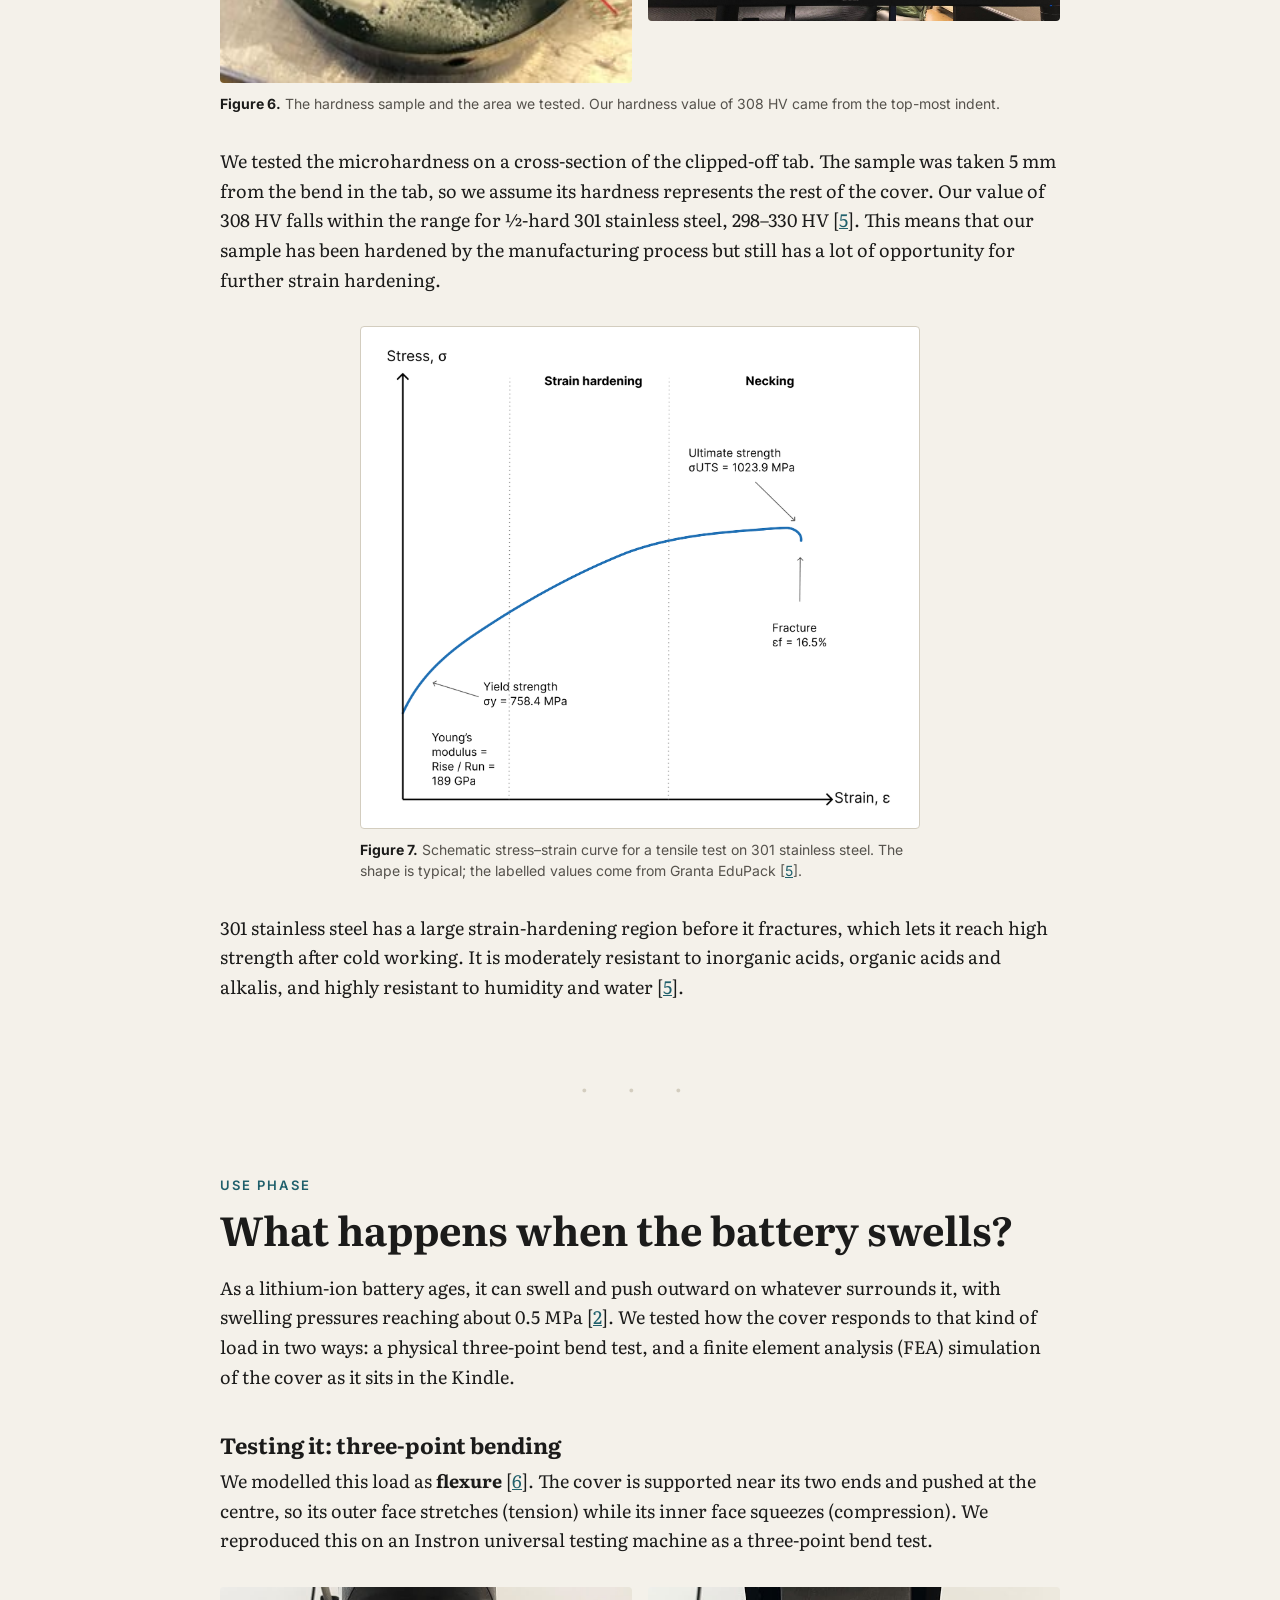
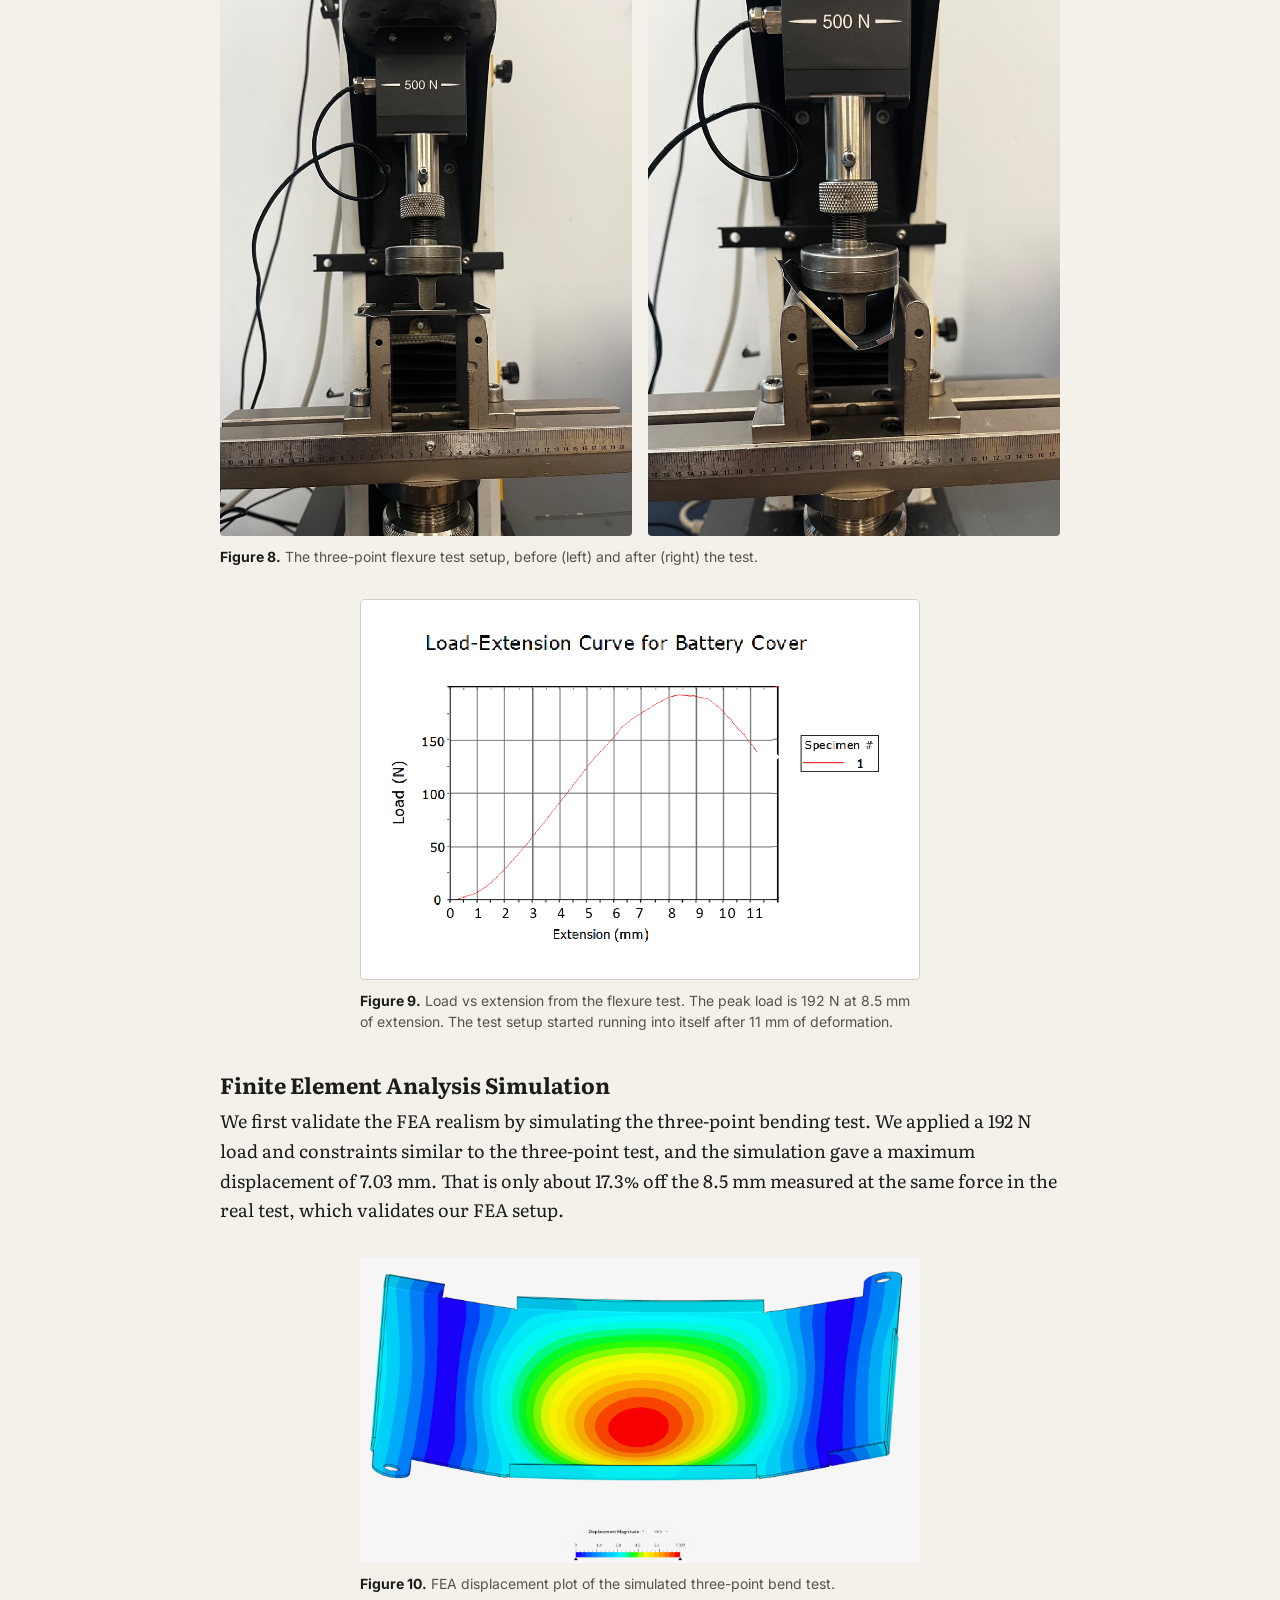
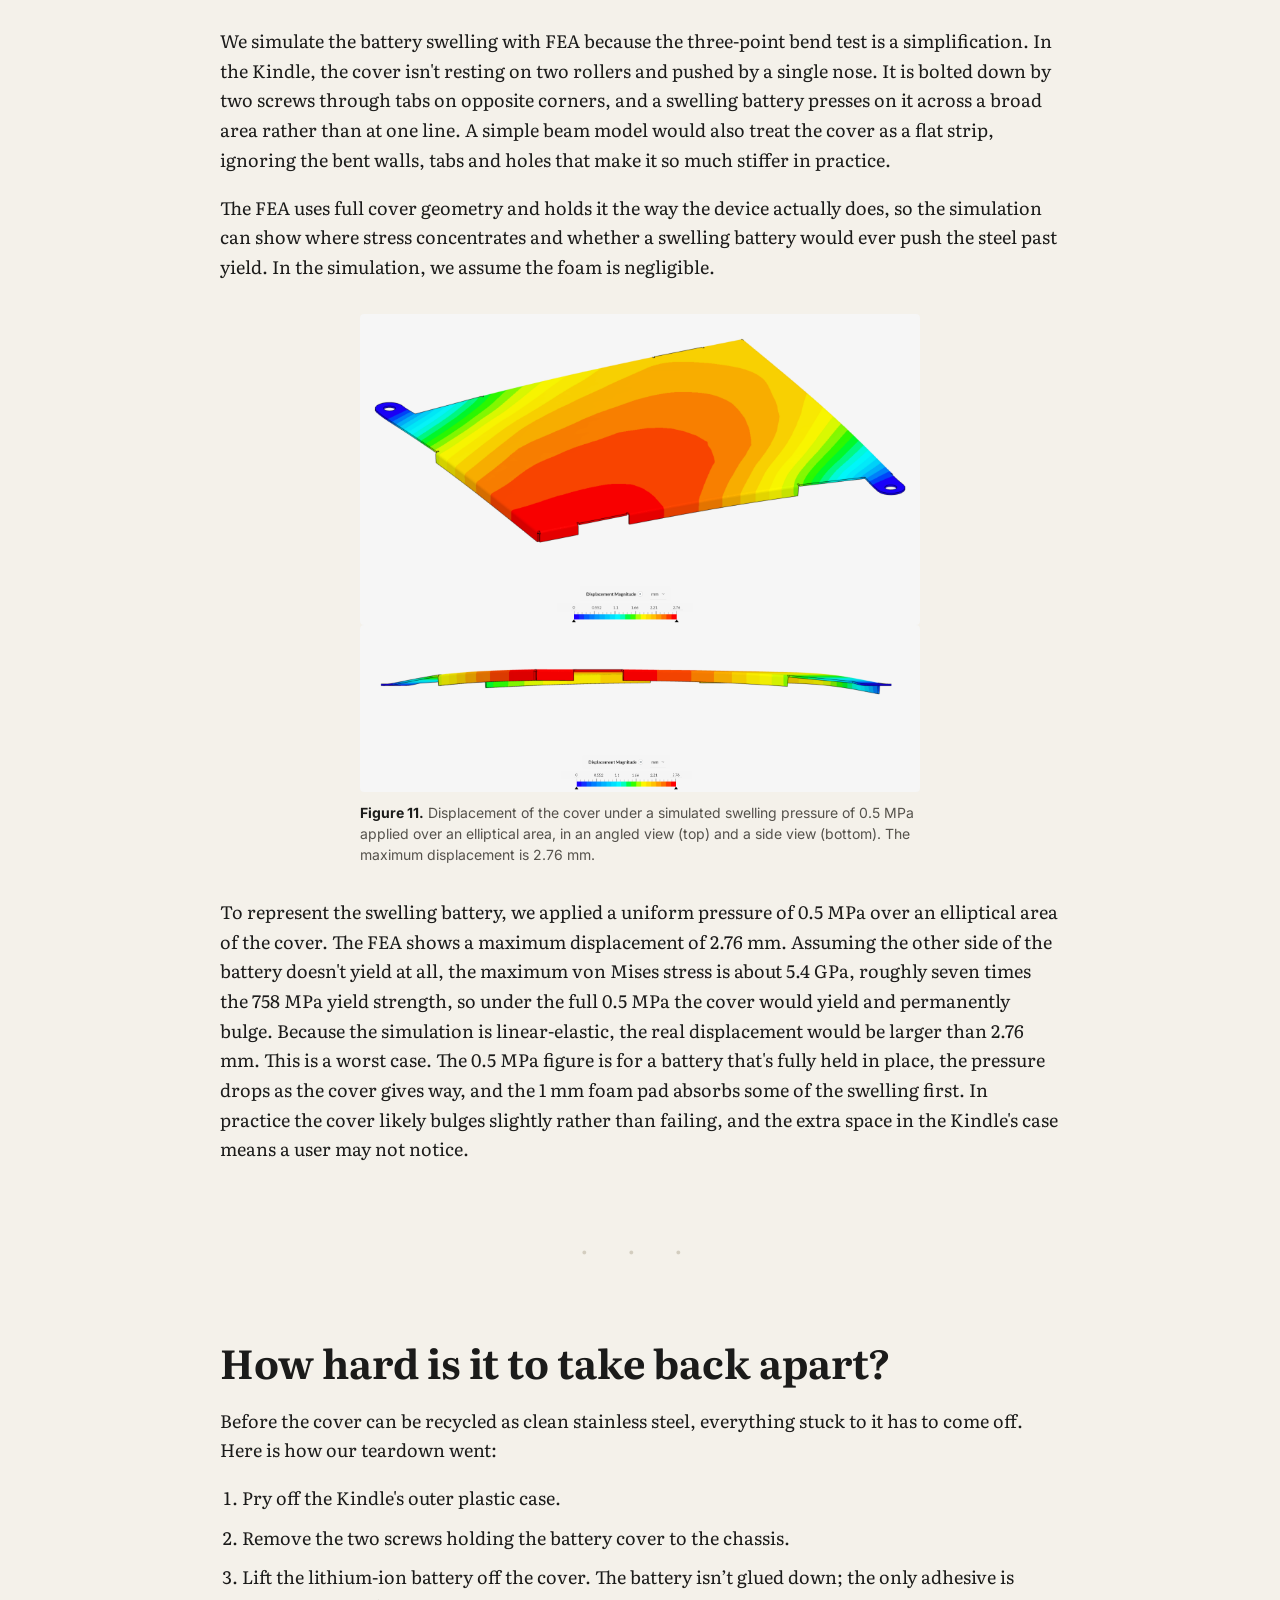
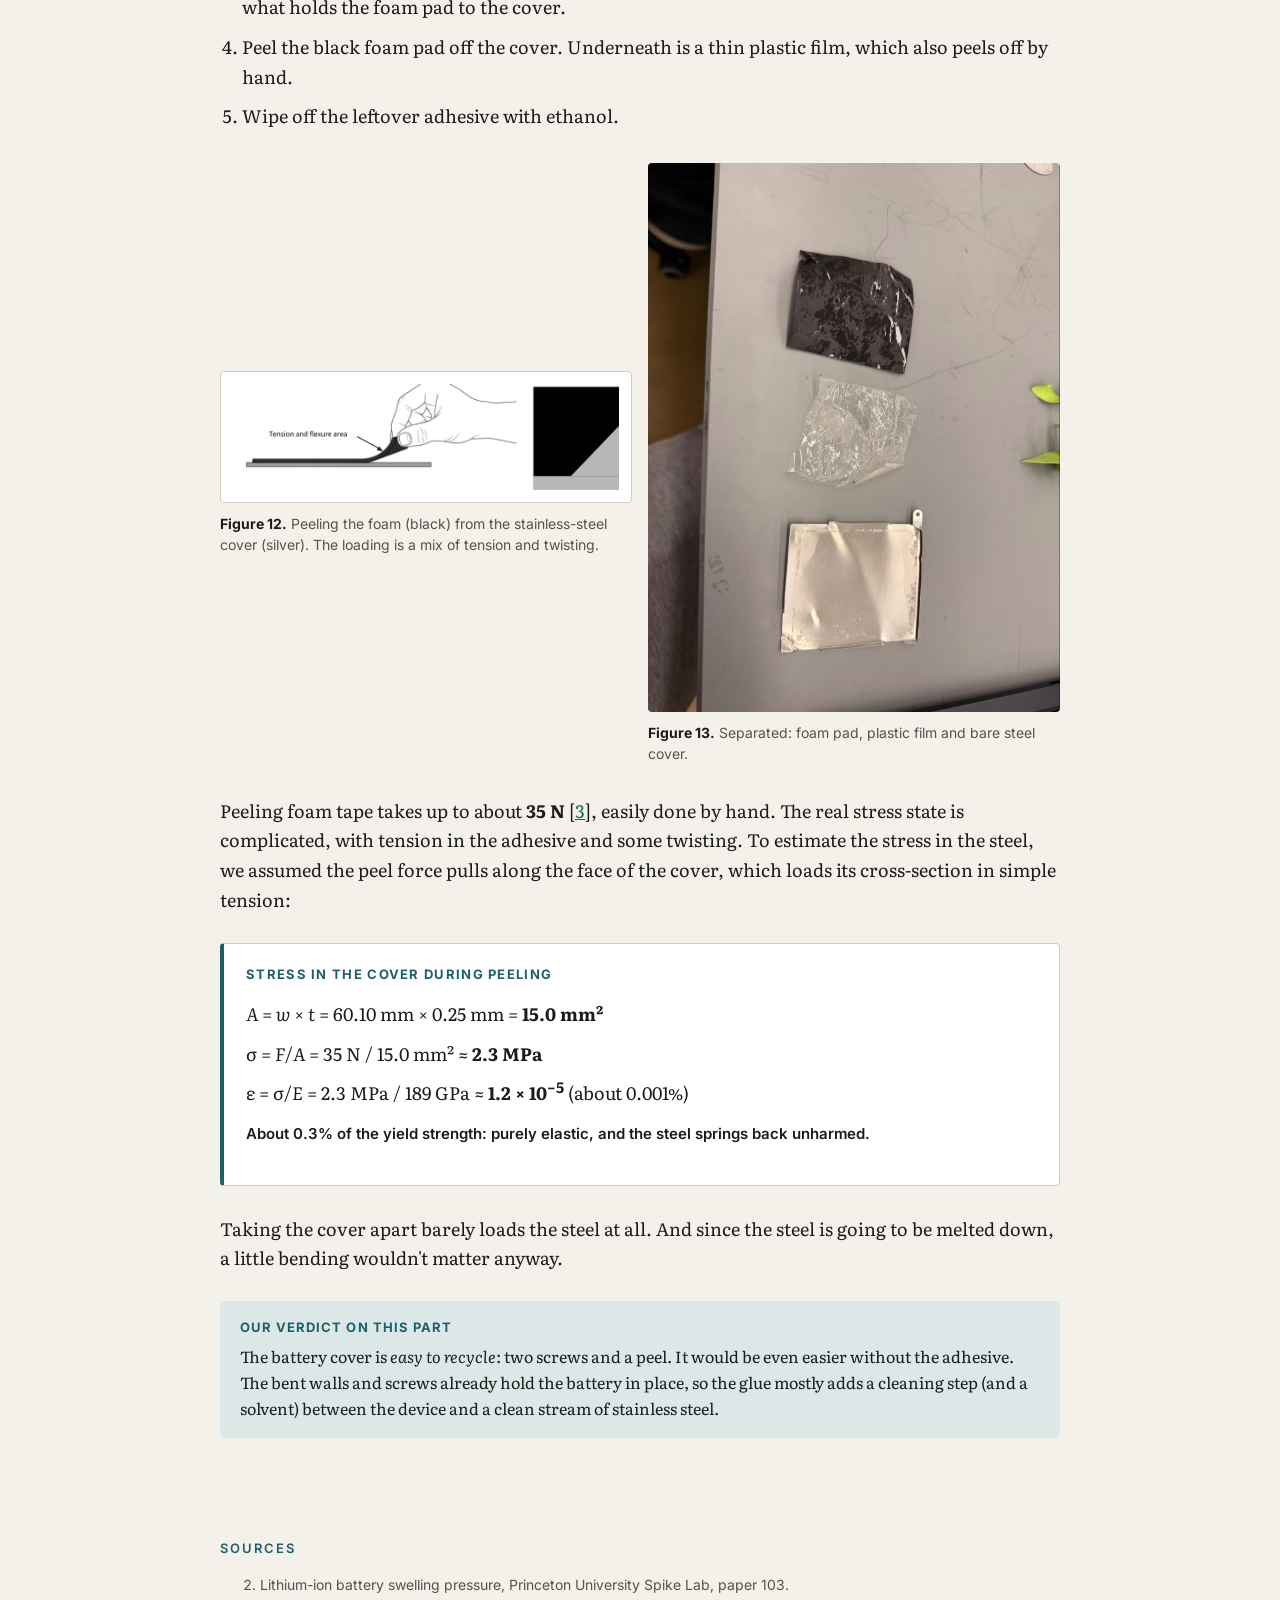
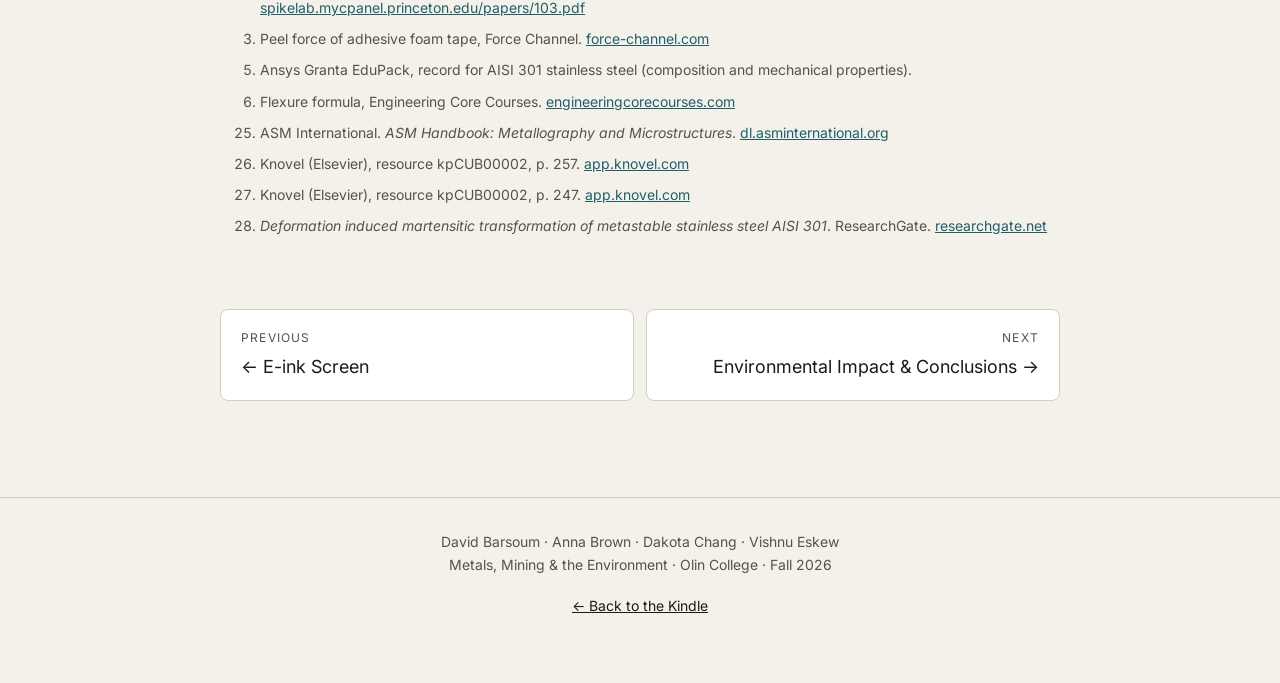
==== commit decf74c5: "Update battery FEA results and swelling source Replace the three-point and swelling FEA images, add " ====
--- a/battery.html
+++ b/battery.html
@@ -119,7 +119,7 @@
     <section id="use-phase">
       <p class="kicker">Use phase</p>
       <h2>What happens when the battery swells?</h2>
-      <p>As a lithium-ion battery ages, it can swell and push outward on whatever surrounds it [<a href="#source-2">2</a>]. We tested how the cover responds to that kind of load in two ways: a physical three-point bend test, and a finite element analysis (FEA) simulation of the cover as it sits in the Kindle.</p>
+      <p>As a lithium-ion battery ages, it can swell and push outward on whatever surrounds it, with swelling pressures reaching about 0.5 MPa [<a href="#source-2">2</a>]. We tested how the cover responds to that kind of load in two ways: a physical three-point bend test, and a finite element analysis (FEA) simulation of the cover as it sits in the Kindle.</p>
       <h3>Testing it: three-point bending</h3>
       <p>We modelled this load as <strong>flexure</strong> [<a href="#source-6">6</a>]. The cover is supported near its two ends and pushed at the centre, so its outer face stretches (tension) while its inner face squeezes (compression). We reproduced this on an Instron universal testing machine as a three-point bend test.</p>
       <div class="pair-wrap"><div class="pair">
@@ -137,7 +137,7 @@
       </figure>
 
       <h3>Finite Element Analysis Simulation</h3>
-      <p>We first validate the FEA realism by simulating the three-point bending test. We applied a 200 N load and constraints similar to the three-point test, and the simulation gave a displacement of 5.2 mm, compared with about 8 mm measured at a similar force. This validates that our FEA setup is accurate enough.</p>
+      <p>We first validate the FEA realism by simulating the three-point bending test. We applied a 192 N load and constraints similar to the three-point test, and the simulation gave a maximum displacement of 7.03 mm. That is only about 17.3% off the 8.5 mm measured at the same force in the real test, which validates our FEA setup.</p>
       <figure class="narrow">
         <img src="Pictures/battery/fea-three-point.png" alt="FEA displacement plot of the battery cover in three-point bending, with the largest displacement (red) at the centre and the least (blue) at the supported ends" loading="lazy">
         <figcaption><b>Figure 10.</b> FEA displacement plot of the simulated three-point bend test.</figcaption>
@@ -145,10 +145,11 @@
       <p>We simulate the battery swelling with FEA because the three-point bend test is a simplification. In the Kindle, the cover isn't resting on two rollers and pushed by a single nose. It is bolted down by two screws through tabs on opposite corners, and a swelling battery presses on it across a broad area rather than at one line. A simple beam model would also treat the cover as a flat strip, ignoring the bent walls, tabs and holes that make it so much stiffer in practice.</p>
       <p>The FEA uses full cover geometry and holds it the way the device actually does, so the simulation can show where stress concentrates and whether a swelling battery would ever push the steel past yield. In the simulation, we assume the foam is negligible.</p>
       <figure class="narrow">
-        <img src="Pictures/battery/fea-swelling.png" alt="FEA displacement plot of the full battery cover held at its two corner screw tabs under a uniform swelling pressure, with displacement greatest (red) toward the far corner" loading="lazy">
-        <figcaption><b>Figure 11.</b> Displacement of the cover under a simulated swelling pressure of 151 kPa, applied over a circular area about 39 mm across so that the total force is about 184 N.</figcaption>
-      </figure>
-      <p>To represent the swelling battery, we applied a uniform pressure of 151 kPa over a circular area (about 39 mm in diameter, or 1,220 mm²) on the cover, which adds up to a total force of about 184 N. The FEA shows a maximum displacement of about 1.1 mm. Our assumption that the foam is negligible should be revisited because the foam itself can be displaced about 1mm, which is too close to the simulated displacement of 1.1mm. Common wisdom would assume that if the foam is softer than 301 stainless steel, only the foam would deform and the steel would be left untouched.</p>
+        <img src="Pictures/battery/fea-swelling.png" alt="FEA displacement plot of the full battery cover held at its two corner screw tabs under a 0.5 MPa swelling pressure, with displacement greatest (red, up to 2.76 mm) along the middle of the long edge and least (blue) at the screw tabs" loading="lazy">
+        <img src="Pictures/battery/fea-swelling-side.png" alt="Side view of the same FEA result, showing the cover bowed outward in the middle and pinned flat at the screw tabs on each end" loading="lazy">
+        <figcaption><b>Figure 11.</b> Displacement of the cover under a simulated swelling pressure of 0.5 MPa applied over an elliptical area, in an angled view (top) and a side view (bottom). The maximum displacement is 2.76 mm.</figcaption>
+      </figure>
+      <p>To represent the swelling battery, we applied a uniform pressure of 0.5 MPa over an elliptical area of the cover. The FEA shows a maximum displacement of 2.76 mm. Assuming the other side of the battery doesn't yield at all, the maximum von Mises stress is about 5.4 GPa, roughly seven times the 758 MPa yield strength, so under the full 0.5 MPa the cover would yield and permanently bulge. Because the simulation is linear-elastic, the real displacement would be larger than 2.76 mm. This is a worst case. The 0.5 MPa figure is for a battery that's fully held in place, the pressure drops as the cover gives way, and the 1 mm foam pad absorbs some of the swelling first. In practice the cover likely bulges slightly rather than failing, and the extra space in the Kindle's case means a user may not notice.</p>
     </section>
 
     <hr class="chapter">
@@ -192,7 +193,7 @@
     <section id="sources">
       <p class="kicker">Sources</p>
       <ol class="sources">
-        <li id="source-2" value="2">Force evolution of swelling lithium-ion batteries, <i>ScienceDirect</i>. <a href="https://www.sciencedirect.com/science/article/pii/S2773153725001343">sciencedirect.com/science/article/pii/S2773153725001343</a></li>
+        <li id="source-2" value="2">Lithium-ion battery swelling pressure, Princeton University Spike Lab, paper 103. <a href="https://spikelab.mycpanel.princeton.edu/papers/103.pdf">spikelab.mycpanel.princeton.edu/papers/103.pdf</a></li>
         <li id="source-3" value="3">Peel force of adhesive foam tape, Force Channel. <a href="https://force-channel.com/en/post_2696/">force-channel.com</a></li>
         <li id="source-5" value="5">Ansys Granta EduPack, record for AISI 301 stainless steel (composition and mechanical properties).</li>
         <li id="source-6" value="6">Flexure formula, Engineering Core Courses. <a href="http://www.engineeringcorecourses.com/solidmechanics1/C4-bending/C4.2-flexure-formula/theory/">engineeringcorecourses.com</a></li>
